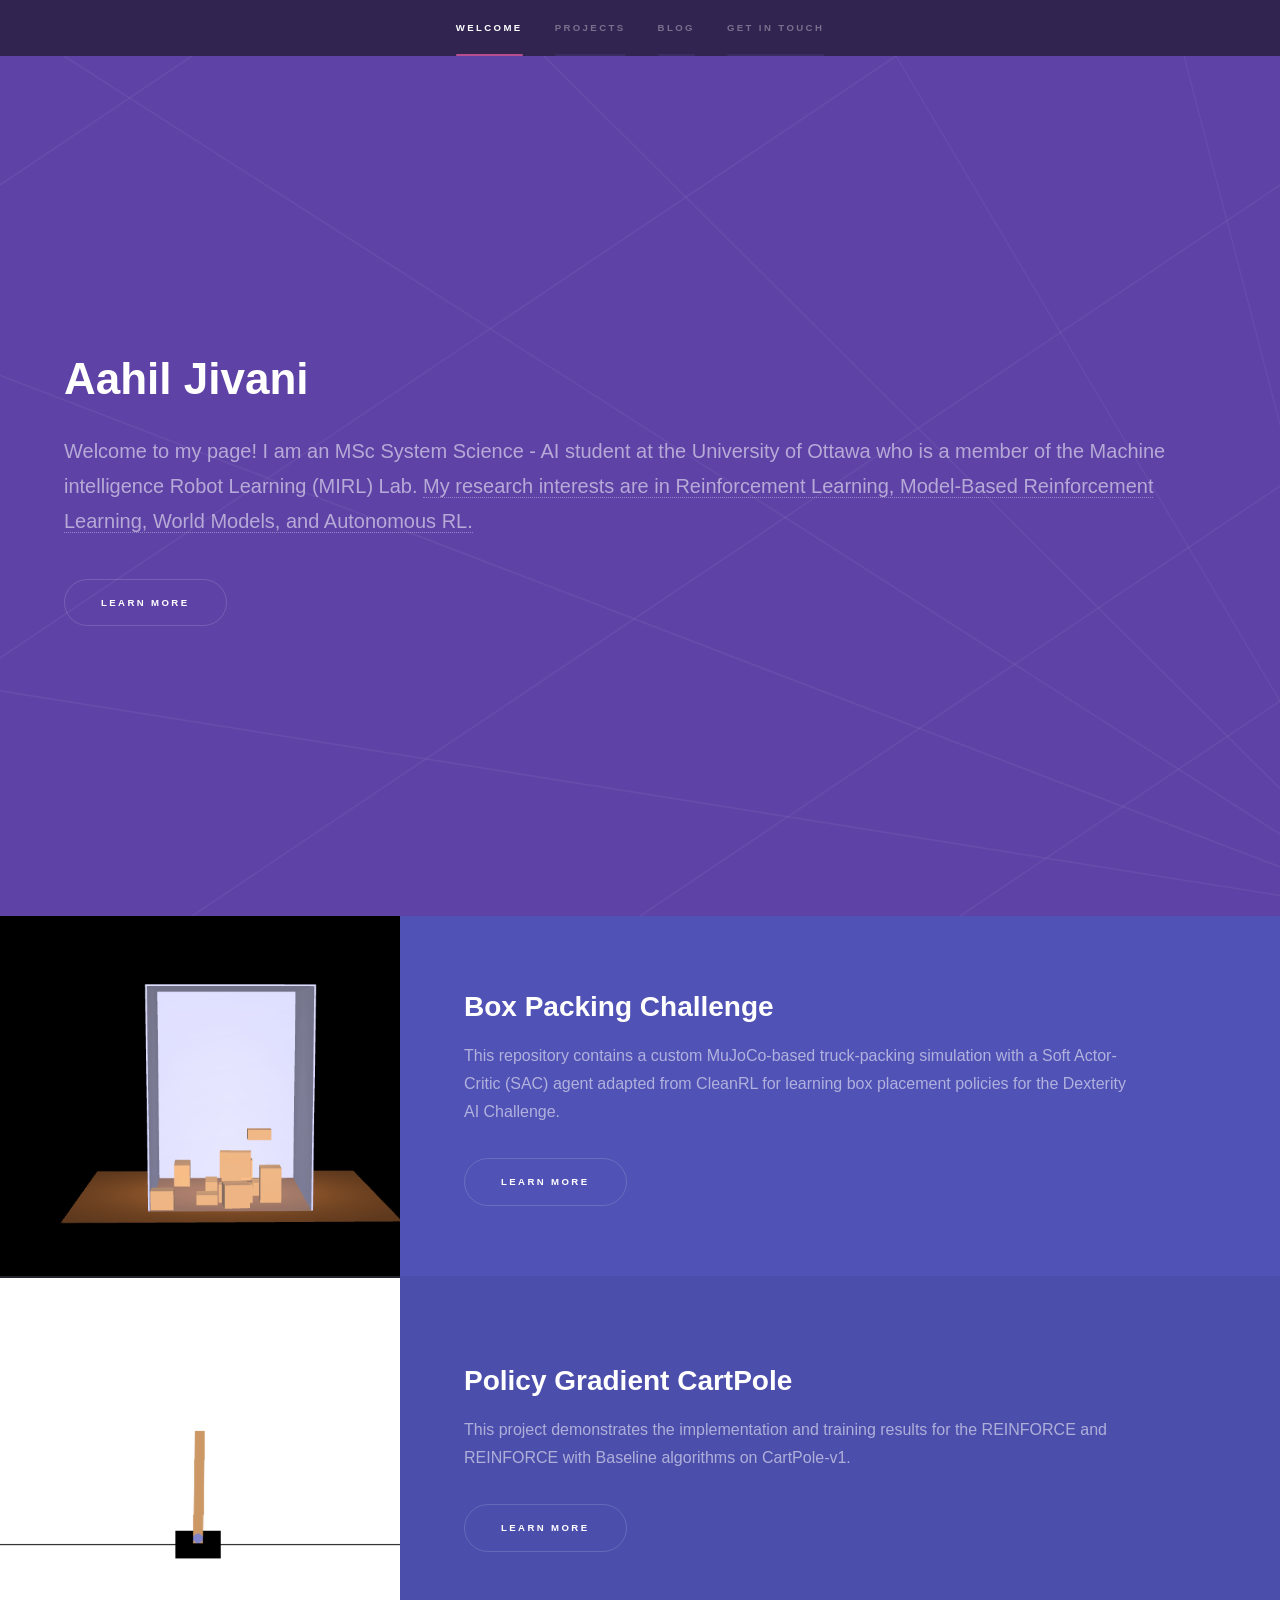
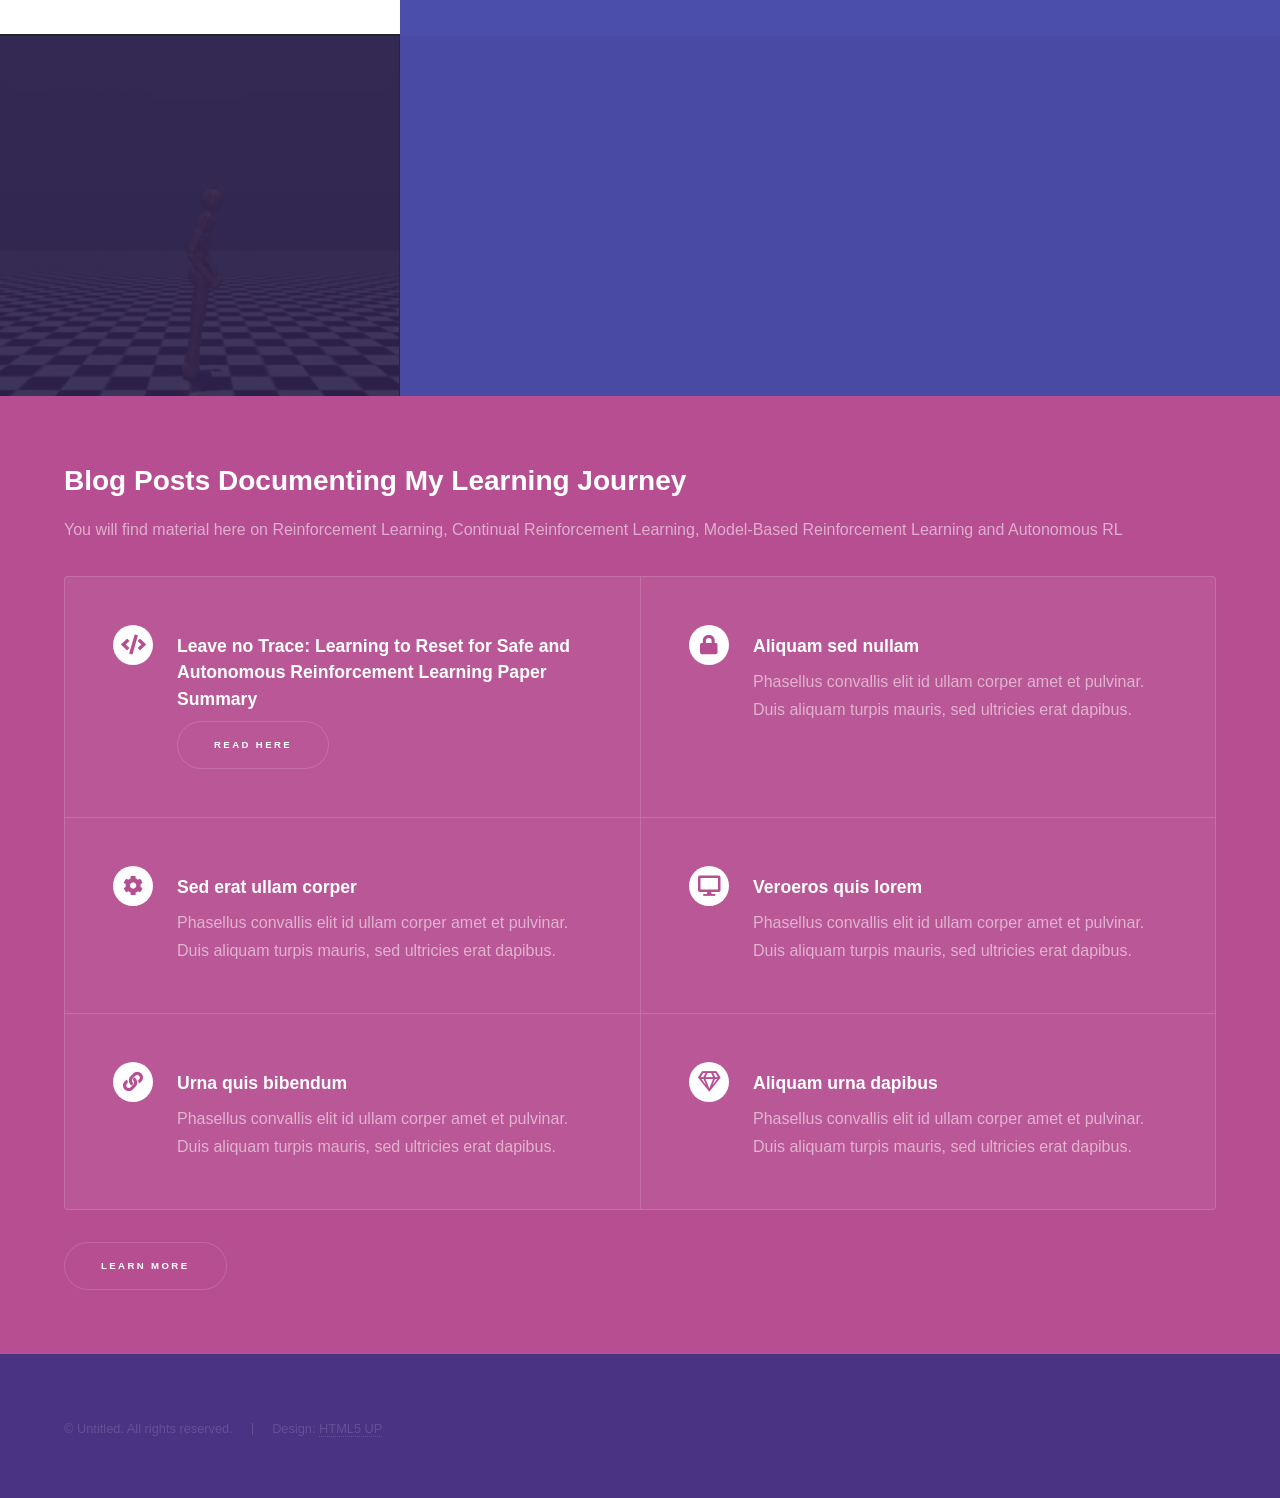
==== index.html @ 59a3a2cf "save" ====
<!DOCTYPE HTML>
<!--
	Hyperspace by HTML5 UP
	html5up.net | @ajlkn
	Free for personal and commercial use under the CCA 3.0 license (html5up.net/license)
-->
<html>
	<head>
		<title>Hyperspace by HTML5 UP</title>
		<meta charset="utf-8" />
		<meta name="viewport" content="width=device-width, initial-scale=1, user-scalable=no" />
		<link rel="stylesheet" href="assets/css/main.css" />
		<noscript><link rel="stylesheet" href="assets/css/noscript.css" /></noscript>
	</head>
	<body class="is-preload">

		<!-- Sidebar -->
			<section id="sidebar">
				<div class="inner">
					<nav>
						<ul>
							<li><a href="#intro">Welcome</a></li>
							<li><a href="#one">Projects</a></li>
							<li><a href="#two">Blog</a></li>
							<li><a href="#three">Get in touch</a></li>
						</ul>
					</nav>
				</div>
			</section>

		<!-- Wrapper -->
			<div id="wrapper">

				<!-- Intro -->
					<section id="intro" class="wrapper style1 fullscreen fade-up">
						<div class="inner">
							<h1>Aahil Jivani</h1>
							<p>
								Welcome to my page! I am an MSc System Science - AI student at the University of Ottawa
								 who is a member of the Machine intelligence Robot Learning (MIRL) Lab. <a href="https://cbellinger27.github.io//mirl/">
								 My research interests are in Reinforcement Learning, 
								 Model-Based Reinforcement Learning, World Models, and Autonomous RL.</p>
							<ul class="actions">
								<li><a href="#one" class="button scrolly">Learn more</a></li>
							</ul>
						</div>
					</section>

				<!-- One -->
					<section id="one" class="wrapper style2 spotlights">
						<section>
							<a href="#" class="image"><img src="images/box_pack.png" alt="" data-position="center center" /></a>
							<div class="content">
								<div class="inner">
									<h2>Box Packing Challenge</h2>
									<p>This repository contains a custom MuJoCo-based truck-packing simulation with a Soft Actor-Critic (SAC) agent adapted from CleanRL for learning box placement policies for the Dexterity AI Challenge.
										<a href="https://github.com/aahiljivani/truck_packing_rl">
									</p>
									<ul class="actions">
										<li><a href="https://github.com/aahiljivani/truck_packing_rl" class="button">Learn more</a></li>
									</ul>
								</div>
							</div>
						</section>
						<section>
							<a href="#" class="image"><img src="images/cartpole.png" alt="" data-position="top center" /></a>
							<div class="content">
								<div class="inner">
									<h2>Policy Gradient CartPole</h2>
									<p>This project demonstrates the implementation and training results for the REINFORCE and REINFORCE with Baseline algorithms on CartPole-v1.</p>
									<ul class="actions">
										<li><a href="https://github.com/aahiljivani/Policy_Gradient_Methods" class="button">Learn more</a></li>
									</ul>
								</div>
							</div>
						</section>
						<section>
							<a href="#" class="image"><img src="images/humanoid.png" alt="" data-position="25% 25%" /></a>
							<div class="content">
								<div class="inner">
									<h2>MuJoCo Humanoid PPO Walking </h2>
									<p>Reward shaping for humanoid env to achieve walking jumping and running in forward and backwards motion</p>
									<ul class="actions">
										<li><a href="https://github.com/aahiljivani/humanoid_rl_training" class="button">Learn more</a></li>
									</ul>
								</div>
							</div>
						</section>
					</section>

				<!-- Two -->
					<section id="two" class="wrapper style3 fade-up">
						<div class="inner">
							<h2>Blog Posts Documenting My Learning Journey</h2>
							<p>You will find material here on Reinforcement Learning, Continual Reinforcement Learning, Model-Based Reinforcement Learning and Autonomous RL</p>
							<div class="features">
								<section>
									<span class="icon solid major fa-code"></span>
									<h3>Leave no Trace: Learning to Reset for Safe and
										Autonomous Reinforcement Learning Paper Summary</h3>
									<ul class="actions">
										<li><a href="earl.html" class="button">Read Here</a></li>
									</ul>
								</section>
								<section>
									<span class="icon solid major fa-lock"></span>
									<h3>Aliquam sed nullam</h3>
									<p>Phasellus convallis elit id ullam corper amet et pulvinar. Duis aliquam turpis mauris, sed ultricies erat dapibus.</p>
								</section>
								<section>
									<span class="icon solid major fa-cog"></span>
									<h3>Sed erat ullam corper</h3>
									<p>Phasellus convallis elit id ullam corper amet et pulvinar. Duis aliquam turpis mauris, sed ultricies erat dapibus.</p>
								</section>
								<section>
									<span class="icon solid major fa-desktop"></span>
									<h3>Veroeros quis lorem</h3>
									<p>Phasellus convallis elit id ullam corper amet et pulvinar. Duis aliquam turpis mauris, sed ultricies erat dapibus.</p>
								</section>
								<section>
									<span class="icon solid major fa-link"></span>
									<h3>Urna quis bibendum</h3>
									<p>Phasellus convallis elit id ullam corper amet et pulvinar. Duis aliquam turpis mauris, sed ultricies erat dapibus.</p>
								</section>
								<section>
									<span class="icon major fa-gem"></span>
									<h3>Aliquam urna dapibus</h3>
									<p>Phasellus convallis elit id ullam corper amet et pulvinar. Duis aliquam turpis mauris, sed ultricies erat dapibus.</p>
								</section>
							</div>
							<ul class="actions">
								<li><a href="generic.html" class="button">Learn more</a></li>
							</ul>
						</div>
					</section>

				<!-- Three -->
					<!-- <section id="three" class="wrapper style1 fade-up">
						<div class="inner">
							<h2>Get in touch</h2>
							<p>Phasellus convallis elit id ullamcorper pulvinar. Duis aliquam turpis mauris, eu ultricies erat malesuada quis. Aliquam dapibus, lacus eget hendrerit bibendum, urna est aliquam sem, sit amet imperdiet est velit quis lorem.</p>
							<div class="split style1">
								<section>
									<form method="post" action="#">
										<div class="fields">
											<div class="field half">
												<label for="name">Name</label>
												<input type="text" name="name" id="name" />
											</div>
											<div class="field half">
												<label for="email">Email</label>
												<input type="text" name="email" id="email" />
											</div>
											<div class="field">
												<label for="message">Message</label>
												<textarea name="message" id="message" rows="5"></textarea>
											</div>
										</div>
										<ul class="actions">
											<li><a href="" class="button submit">Send Message</a></li>
										</ul>
									</form>
								</section>
								<section>
									<ul class="contact">
										<li>
											<h3>Address</h3>
											<span>12345 Somewhere Road #654<br />
											Nashville, TN 00000-0000<br />
											USA</span>
										</li>
										<li>
											<h3>Email</h3>
											<a href="#">user@untitled.tld</a>
										</li>
										<li>
											<h3>Phone</h3>
											<span>(000) 000-0000</span>
										</li>
										<li>
											<h3>Social</h3>
											<ul class="icons">
												<li><a href="#" class="icon brands fa-twitter"><span class="label">Twitter</span></a></li>
												<li><a href="#" class="icon brands fa-facebook-f"><span class="label">Facebook</span></a></li>
												<li><a href="#" class="icon brands fa-github"><span class="label">GitHub</span></a></li>
												<li><a href="#" class="icon brands fa-instagram"><span class="label">Instagram</span></a></li>
												<li><a href="#" class="icon brands fa-linkedin-in"><span class="label">LinkedIn</span></a></li>
											</ul>
										</li>
									</ul>
								</section>
							</div>
						</div>
					</section> -->

			</div>

		<!-- Footer -->
			<footer id="footer" class="wrapper style1-alt">
				<div class="inner">
					<ul class="menu">
						<li>&copy; Untitled. All rights reserved.</li><li>Design: <a href="http://html5up.net">HTML5 UP</a></li>
					</ul>
				</div>
			</footer>

		<!-- Scripts -->
			<script src="assets/js/jquery.min.js"></script>
			<script src="assets/js/jquery.scrollex.min.js"></script>
			<script src="assets/js/jquery.scrolly.min.js"></script>
			<script src="assets/js/browser.min.js"></script>
			<script src="assets/js/breakpoints.min.js"></script>
			<script src="assets/js/util.js"></script>
			<script src="assets/js/main.js"></script>

	</body>
</html>
---- assets/css/main.css ----
@import url(fontawesome-all.min.css);

/*
	Hyperspace by HTML5 UP
	html5up.net | @ajlkn
	Free for personal and commercial use under the CCA 3.0 license (html5up.net/license)
*/

html, body, div, span, applet, object,
iframe, h1, h2, h3, h4, h5, h6, p, blockquote,
pre, a, abbr, acronym, address, big, cite,
code, del, dfn, em, img, ins, kbd, q, s, samp,
small, strike, strong, sub, sup, tt, var, b,
u, i, center, dl, dt, dd, ol, ul, li, fieldset,
form, label, legend, table, caption, tbody,
tfoot, thead, tr, th, td, article, aside,
canvas, details, embed, figure, figcaption,
footer, header, hgroup, menu, nav, output, ruby,
section, summary, time, mark, audio, video {
	margin: 0;
	padding: 0;
	border: 0;
	font-size: 100%;
	font: inherit;
	vertical-align: baseline;}

article, aside, details, figcaption, figure,
footer, header, hgroup, menu, nav, section {
	display: block;}

body {
	line-height: 1;
}

ol, ul {
	list-style: none;
}

blockquote, q {
	quotes: none;
}

	blockquote:before, blockquote:after, q:before, q:after {
		content: '';
		content: none;
	}

table {
	border-collapse: collapse;
	border-spacing: 0;
}

body {
	-webkit-text-size-adjust: none;
}

mark {
	background-color: transparent;
	color: inherit;
}

input::-moz-focus-inner {
	border: 0;
	padding: 0;
}

input, select, textarea {
	-moz-appearance: none;
	-webkit-appearance: none;
	-ms-appearance: none;
	appearance: none;
}

/* Basic */

	@-ms-viewport {
		width: device-width;
	}

	body {
		-ms-overflow-style: scrollbar;
	}

	@media screen and (max-width: 480px) {

		html, body {
			min-width: 320px;
		}

	}

	html {
		box-sizing: border-box;
	}

	*, *:before, *:after {
		box-sizing: inherit;
	}

	body {
		background: #312450;
	}

		body.is-preload *, body.is-preload *:before, body.is-preload *:after {
			-moz-animation: none !important;
			-webkit-animation: none !important;
			-ms-animation: none !important;
			animation: none !important;
			-moz-transition: none !important;
			-webkit-transition: none !important;
			-ms-transition: none !important;
			transition: none !important;
		}

/* Type */

	body, input, select, textarea {
		color: rgba(255, 255, 255, 0.55);
		font-family: Arial, Helvetica, sans-serif;
		font-size: 16.5pt;
		font-weight: normal;
		line-height: 1.75;
	}

		@media screen and (max-width: 1680px) {

			body, input, select, textarea {
				font-size: 13pt;
			}

		}

		@media screen and (max-width: 1280px) {

			body, input, select, textarea {
				font-size: 12pt;
			}

		}

		@media screen and (max-width: 360px) {

			body, input, select, textarea {
				font-size: 11pt;
			}

		}

	a {
		-moz-transition: color 0.2s ease, border-bottom-color 0.2s ease;
		-webkit-transition: color 0.2s ease, border-bottom-color 0.2s ease;
		-ms-transition: color 0.2s ease, border-bottom-color 0.2s ease;
		transition: color 0.2s ease, border-bottom-color 0.2s ease;
		border-bottom: dotted 1px rgba(255, 255, 255, 0.35);
		color: inherit;
		text-decoration: none;
	}

		a:hover {
			border-bottom-color: transparent;
			color: #ffffff;
		}

	strong, b {
		color: #ffffff;
		font-weight: bold;
	}

	em, i {
		font-style: italic;
	}

	p {
		margin: 0 0 2em 0;
	}

	h1, h2, h3, h4, h5, h6 {
		color: #ffffff;
		font-weight: bold;
		line-height: 1.5;
		margin: 0 0 0.5em 0;
	}

		h1 a, h2 a, h3 a, h4 a, h5 a, h6 a {
			color: inherit;
			text-decoration: none;
		}

	h1 {
		font-size: 2.75em;
	}

		h1.major {
			margin: 0 0 1.3em 0;
			position: relative;
			padding-bottom: 0.35em;
		}

			h1.major:after {
				background-image: -moz-linear-gradient(to right, #5e42a6, #b74e91);
				background-image: -webkit-linear-gradient(to right, #5e42a6, #b74e91);
				background-image: -ms-linear-gradient(to right, #5e42a6, #b74e91);
				background-image: linear-gradient(to right, #5e42a6, #b74e91);
				-moz-transition: max-width 0.2s ease;
				-webkit-transition: max-width 0.2s ease;
				-ms-transition: max-width 0.2s ease;
				transition: max-width 0.2s ease;
				border-radius: 0.2em;
				bottom: 0;
				content: '';
				height: 0.05em;
				position: absolute;
				right: 0;
				width: 100%;
			}

	h2 {
		font-size: 1.75em;
	}

	h3 {
		font-size: 1.1em;
	}

	h4 {
		font-size: 1em;
	}

	h5 {
		font-size: 0.8em;
	}

	h6 {
		font-size: 0.6em;
	}

	@media screen and (max-width: 736px) {

		h1 {
			font-size: 2em;
		}

		h2 {
			font-size: 1.25em;
		}

		h3 {
			font-size: 1em;
		}

		h4 {
			font-size: 0.8em;
		}

		h5 {
			font-size: 0.6em;
		}

		h6 {
			font-size: 0.6em;
		}

	}

	sub {
		font-size: 0.8em;
		position: relative;
		top: 0.5em;
	}

	sup {
		font-size: 0.8em;
		position: relative;
		top: -0.5em;
	}

	blockquote {
		border-left: solid 4px rgba(255, 255, 255, 0.15);
		font-style: italic;
		margin: 0 0 2em 0;
		padding: 0.5em 0 0.5em 2em;
	}

	code {
		background: rgba(255, 255, 255, 0.05);
		border-radius: 0.25em;
		border: solid 1px rgba(255, 255, 255, 0.15);
		font-family: "Courier New", monospace;
		font-size: 0.9em;
		margin: 0 0.25em;
		padding: 0.25em 0.65em;
	}

	pre {
		-webkit-overflow-scrolling: touch;
		font-family: "Courier New", monospace;
		font-size: 0.9em;
		margin: 0 0 2em 0;
	}

		pre code {
			display: block;
			line-height: 1.75em;
			padding: 1em 1.5em;
			overflow-x: auto;
		}

	hr {
		border: 0;
		border-bottom: solid 1px rgba(255, 255, 255, 0.15);
		margin: 2em 0;
	}

		hr.major {
			margin: 3em 0;
		}

	.align-left {
		text-align: left;
	}

	.align-center {
		text-align: center;
	}

	.align-right {
		text-align: right;
	}

/* Row */

	.row {
		display: flex;
		flex-wrap: wrap;
		box-sizing: border-box;
		align-items: stretch;
	}

		.row > * {
			box-sizing: border-box;
		}

		.row.gtr-uniform > * > :last-child {
			margin-bottom: 0;
		}

		.row.aln-left {
			justify-content: flex-start;
		}

		.row.aln-center {
			justify-content: center;
		}

		.row.aln-right {
			justify-content: flex-end;
		}

		.row.aln-top {
			align-items: flex-start;
		}

		.row.aln-middle {
			align-items: center;
		}

		.row.aln-bottom {
			align-items: flex-end;
		}

		.row > .imp {
			order: -1;
		}

		.row > .col-1 {
			width: 8.33333%;
		}

		.row > .off-1 {
			margin-left: 8.33333%;
		}

		.row > .col-2 {
			width: 16.66667%;
		}

		.row > .off-2 {
			margin-left: 16.66667%;
		}

		.row > .col-3 {
			width: 25%;
		}

		.row > .off-3 {
			margin-left: 25%;
		}

		.row > .col-4 {
			width: 33.33333%;
		}

		.row > .off-4 {
			margin-left: 33.33333%;
		}

		.row > .col-5 {
			width: 41.66667%;
		}

		.row > .off-5 {
			margin-left: 41.66667%;
		}

		.row > .col-6 {
			width: 50%;
		}

		.row > .off-6 {
			margin-left: 50%;
		}

		.row > .col-7 {
			width: 58.33333%;
		}

		.row > .off-7 {
			margin-left: 58.33333%;
		}

		.row > .col-8 {
			width: 66.66667%;
		}

		.row > .off-8 {
			margin-left: 66.66667%;
		}

		.row > .col-9 {
			width: 75%;
		}

		.row > .off-9 {
			margin-left: 75%;
		}

		.row > .col-10 {
			width: 83.33333%;
		}

		.row > .off-10 {
			margin-left: 83.33333%;
		}

		.row > .col-11 {
			width: 91.66667%;
		}

		.row > .off-11 {
			margin-left: 91.66667%;
		}

		.row > .col-12 {
			width: 100%;
		}

		.row > .off-12 {
			margin-left: 100%;
		}

		.row.gtr-0 {
			margin-top: 0;
			margin-left: 0em;
		}

			.row.gtr-0 > * {
				padding: 0 0 0 0em;
			}

			.row.gtr-0.gtr-uniform {
				margin-top: 0em;
			}

				.row.gtr-0.gtr-uniform > * {
					padding-top: 0em;
				}

		.row.gtr-25 {
			margin-top: 0;
			margin-left: -0.375em;
		}

			.row.gtr-25 > * {
				padding: 0 0 0 0.375em;
			}

			.row.gtr-25.gtr-uniform {
				margin-top: -0.375em;
			}

				.row.gtr-25.gtr-uniform > * {
					padding-top: 0.375em;
				}

		.row.gtr-50 {
			margin-top: 0;
			margin-left: -0.75em;
		}

			.row.gtr-50 > * {
				padding: 0 0 0 0.75em;
			}

			.row.gtr-50.gtr-uniform {
				margin-top: -0.75em;
			}

				.row.gtr-50.gtr-uniform > * {
					padding-top: 0.75em;
				}

		.row {
			margin-top: 0;
			margin-left: -1.5em;
		}

			.row > * {
				padding: 0 0 0 1.5em;
			}

			.row.gtr-uniform {
				margin-top: -1.5em;
			}

				.row.gtr-uniform > * {
					padding-top: 1.5em;
				}

		.row.gtr-150 {
			margin-top: 0;
			margin-left: -2.25em;
		}

			.row.gtr-150 > * {
				padding: 0 0 0 2.25em;
			}

			.row.gtr-150.gtr-uniform {
				margin-top: -2.25em;
			}

				.row.gtr-150.gtr-uniform > * {
					padding-top: 2.25em;
				}

		.row.gtr-200 {
			margin-top: 0;
			margin-left: -3em;
		}

			.row.gtr-200 > * {
				padding: 0 0 0 3em;
			}

			.row.gtr-200.gtr-uniform {
				margin-top: -3em;
			}

				.row.gtr-200.gtr-uniform > * {
					padding-top: 3em;
				}

		@media screen and (max-width: 1680px) {

			.row {
				display: flex;
				flex-wrap: wrap;
				box-sizing: border-box;
				align-items: stretch;
			}

				.row > * {
					box-sizing: border-box;
				}

				.row.gtr-uniform > * > :last-child {
					margin-bottom: 0;
				}

				.row.aln-left {
					justify-content: flex-start;
				}

				.row.aln-center {
					justify-content: center;
				}

				.row.aln-right {
					justify-content: flex-end;
				}

				.row.aln-top {
					align-items: flex-start;
				}

				.row.aln-middle {
					align-items: center;
				}

				.row.aln-bottom {
					align-items: flex-end;
				}

				.row > .imp-xlarge {
					order: -1;
				}

				.row > .col-1-xlarge {
					width: 8.33333%;
				}

				.row > .off-1-xlarge {
					margin-left: 8.33333%;
				}

				.row > .col-2-xlarge {
					width: 16.66667%;
				}

				.row > .off-2-xlarge {
					margin-left: 16.66667%;
				}

				.row > .col-3-xlarge {
					width: 25%;
				}

				.row > .off-3-xlarge {
					margin-left: 25%;
				}

				.row > .col-4-xlarge {
					width: 33.33333%;
				}

				.row > .off-4-xlarge {
					margin-left: 33.33333%;
				}

				.row > .col-5-xlarge {
					width: 41.66667%;
				}

				.row > .off-5-xlarge {
					margin-left: 41.66667%;
				}

				.row > .col-6-xlarge {
					width: 50%;
				}

				.row > .off-6-xlarge {
					margin-left: 50%;
				}

				.row > .col-7-xlarge {
					width: 58.33333%;
				}

				.row > .off-7-xlarge {
					margin-left: 58.33333%;
				}

				.row > .col-8-xlarge {
					width: 66.66667%;
				}

				.row > .off-8-xlarge {
					margin-left: 66.66667%;
				}

				.row > .col-9-xlarge {
					width: 75%;
				}

				.row > .off-9-xlarge {
					margin-left: 75%;
				}

				.row > .col-10-xlarge {
					width: 83.33333%;
				}

				.row > .off-10-xlarge {
					margin-left: 83.33333%;
				}

				.row > .col-11-xlarge {
					width: 91.66667%;
				}

				.row > .off-11-xlarge {
					margin-left: 91.66667%;
				}

				.row > .col-12-xlarge {
					width: 100%;
				}

				.row > .off-12-xlarge {
					margin-left: 100%;
				}

				.row.gtr-0 {
					margin-top: 0;
					margin-left: 0em;
				}

					.row.gtr-0 > * {
						padding: 0 0 0 0em;
					}

					.row.gtr-0.gtr-uniform {
						margin-top: 0em;
					}

						.row.gtr-0.gtr-uniform > * {
							padding-top: 0em;
						}

				.row.gtr-25 {
					margin-top: 0;
					margin-left: -0.375em;
				}

					.row.gtr-25 > * {
						padding: 0 0 0 0.375em;
					}

					.row.gtr-25.gtr-uniform {
						margin-top: -0.375em;
					}

						.row.gtr-25.gtr-uniform > * {
							padding-top: 0.375em;
						}

				.row.gtr-50 {
					margin-top: 0;
					margin-left: -0.75em;
				}

					.row.gtr-50 > * {
						padding: 0 0 0 0.75em;
					}

					.row.gtr-50.gtr-uniform {
						margin-top: -0.75em;
					}

						.row.gtr-50.gtr-uniform > * {
							padding-top: 0.75em;
						}

				.row {
					margin-top: 0;
					margin-left: -1.5em;
				}

					.row > * {
						padding: 0 0 0 1.5em;
					}

					.row.gtr-uniform {
						margin-top: -1.5em;
					}

						.row.gtr-uniform > * {
							padding-top: 1.5em;
						}

				.row.gtr-150 {
					margin-top: 0;
					margin-left: -2.25em;
				}

					.row.gtr-150 > * {
						padding: 0 0 0 2.25em;
					}

					.row.gtr-150.gtr-uniform {
						margin-top: -2.25em;
					}

						.row.gtr-150.gtr-uniform > * {
							padding-top: 2.25em;
						}

				.row.gtr-200 {
					margin-top: 0;
					margin-left: -3em;
				}

					.row.gtr-200 > * {
						padding: 0 0 0 3em;
					}

					.row.gtr-200.gtr-uniform {
						margin-top: -3em;
					}

						.row.gtr-200.gtr-uniform > * {
							padding-top: 3em;
						}

		}

		@media screen and (max-width: 1280px) {

			.row {
				display: flex;
				flex-wrap: wrap;
				box-sizing: border-box;
				align-items: stretch;
			}

				.row > * {
					box-sizing: border-box;
				}

				.row.gtr-uniform > * > :last-child {
					margin-bottom: 0;
				}

				.row.aln-left {
					justify-content: flex-start;
				}

				.row.aln-center {
					justify-content: center;
				}

				.row.aln-right {
					justify-content: flex-end;
				}

				.row.aln-top {
					align-items: flex-start;
				}

				.row.aln-middle {
					align-items: center;
				}

				.row.aln-bottom {
					align-items: flex-end;
				}

				.row > .imp-large {
					order: -1;
				}

				.row > .col-1-large {
					width: 8.33333%;
				}

				.row > .off-1-large {
					margin-left: 8.33333%;
				}

				.row > .col-2-large {
					width: 16.66667%;
				}

				.row > .off-2-large {
					margin-left: 16.66667%;
				}

				.row > .col-3-large {
					width: 25%;
				}

				.row > .off-3-large {
					margin-left: 25%;
				}

				.row > .col-4-large {
					width: 33.33333%;
				}

				.row > .off-4-large {
					margin-left: 33.33333%;
				}

				.row > .col-5-large {
					width: 41.66667%;
				}

				.row > .off-5-large {
					margin-left: 41.66667%;
				}

				.row > .col-6-large {
					width: 50%;
				}

				.row > .off-6-large {
					margin-left: 50%;
				}

				.row > .col-7-large {
					width: 58.33333%;
				}

				.row > .off-7-large {
					margin-left: 58.33333%;
				}

				.row > .col-8-large {
					width: 66.66667%;
				}

				.row > .off-8-large {
					margin-left: 66.66667%;
				}

				.row > .col-9-large {
					width: 75%;
				}

				.row > .off-9-large {
					margin-left: 75%;
				}

				.row > .col-10-large {
					width: 83.33333%;
				}

				.row > .off-10-large {
					margin-left: 83.33333%;
				}

				.row > .col-11-large {
					width: 91.66667%;
				}

				.row > .off-11-large {
					margin-left: 91.66667%;
				}

				.row > .col-12-large {
					width: 100%;
				}

				.row > .off-12-large {
					margin-left: 100%;
				}

				.row.gtr-0 {
					margin-top: 0;
					margin-left: 0em;
				}

					.row.gtr-0 > * {
						padding: 0 0 0 0em;
					}

					.row.gtr-0.gtr-uniform {
						margin-top: 0em;
					}

						.row.gtr-0.gtr-uniform > * {
							padding-top: 0em;
						}

				.row.gtr-25 {
					margin-top: 0;
					margin-left: -0.375em;
				}

					.row.gtr-25 > * {
						padding: 0 0 0 0.375em;
					}

					.row.gtr-25.gtr-uniform {
						margin-top: -0.375em;
					}

						.row.gtr-25.gtr-uniform > * {
							padding-top: 0.375em;
						}

				.row.gtr-50 {
					margin-top: 0;
					margin-left: -0.75em;
				}

					.row.gtr-50 > * {
						padding: 0 0 0 0.75em;
					}

					.row.gtr-50.gtr-uniform {
						margin-top: -0.75em;
					}

						.row.gtr-50.gtr-uniform > * {
							padding-top: 0.75em;
						}

				.row {
					margin-top: 0;
					margin-left: -1.5em;
				}

					.row > * {
						padding: 0 0 0 1.5em;
					}

					.row.gtr-uniform {
						margin-top: -1.5em;
					}

						.row.gtr-uniform > * {
							padding-top: 1.5em;
						}

				.row.gtr-150 {
					margin-top: 0;
					margin-left: -2.25em;
				}

					.row.gtr-150 > * {
						padding: 0 0 0 2.25em;
					}

					.row.gtr-150.gtr-uniform {
						margin-top: -2.25em;
					}

						.row.gtr-150.gtr-uniform > * {
							padding-top: 2.25em;
						}

				.row.gtr-200 {
					margin-top: 0;
					margin-left: -3em;
				}

					.row.gtr-200 > * {
						padding: 0 0 0 3em;
					}

					.row.gtr-200.gtr-uniform {
						margin-top: -3em;
					}

						.row.gtr-200.gtr-uniform > * {
							padding-top: 3em;
						}

		}

		@media screen and (max-width: 980px) {

			.row {
				display: flex;
				flex-wrap: wrap;
				box-sizing: border-box;
				align-items: stretch;
			}

				.row > * {
					box-sizing: border-box;
				}

				.row.gtr-uniform > * > :last-child {
					margin-bottom: 0;
				}

				.row.aln-left {
					justify-content: flex-start;
				}

				.row.aln-center {
					justify-content: center;
				}

				.row.aln-right {
					justify-content: flex-end;
				}

				.row.aln-top {
					align-items: flex-start;
				}

				.row.aln-middle {
					align-items: center;
				}

				.row.aln-bottom {
					align-items: flex-end;
				}

				.row > .imp-medium {
					order: -1;
				}

				.row > .col-1-medium {
					width: 8.33333%;
				}

				.row > .off-1-medium {
					margin-left: 8.33333%;
				}

				.row > .col-2-medium {
					width: 16.66667%;
				}

				.row > .off-2-medium {
					margin-left: 16.66667%;
				}

				.row > .col-3-medium {
					width: 25%;
				}

				.row > .off-3-medium {
					margin-left: 25%;
				}

				.row > .col-4-medium {
					width: 33.33333%;
				}

				.row > .off-4-medium {
					margin-left: 33.33333%;
				}

				.row > .col-5-medium {
					width: 41.66667%;
				}

				.row > .off-5-medium {
					margin-left: 41.66667%;
				}

				.row > .col-6-medium {
					width: 50%;
				}

				.row > .off-6-medium {
					margin-left: 50%;
				}

				.row > .col-7-medium {
					width: 58.33333%;
				}

				.row > .off-7-medium {
					margin-left: 58.33333%;
				}

				.row > .col-8-medium {
					width: 66.66667%;
				}

				.row > .off-8-medium {
					margin-left: 66.66667%;
				}

				.row > .col-9-medium {
					width: 75%;
				}

				.row > .off-9-medium {
					margin-left: 75%;
				}

				.row > .col-10-medium {
					width: 83.33333%;
				}

				.row > .off-10-medium {
					margin-left: 83.33333%;
				}

				.row > .col-11-medium {
					width: 91.66667%;
				}

				.row > .off-11-medium {
					margin-left: 91.66667%;
				}

				.row > .col-12-medium {
					width: 100%;
				}

				.row > .off-12-medium {
					margin-left: 100%;
				}

				.row.gtr-0 {
					margin-top: 0;
					margin-left: 0em;
				}

					.row.gtr-0 > * {
						padding: 0 0 0 0em;
					}

					.row.gtr-0.gtr-uniform {
						margin-top: 0em;
					}

						.row.gtr-0.gtr-uniform > * {
							padding-top: 0em;
						}

				.row.gtr-25 {
					margin-top: 0;
					margin-left: -0.375em;
				}

					.row.gtr-25 > * {
						padding: 0 0 0 0.375em;
					}

					.row.gtr-25.gtr-uniform {
						margin-top: -0.375em;
					}

						.row.gtr-25.gtr-uniform > * {
							padding-top: 0.375em;
						}

				.row.gtr-50 {
					margin-top: 0;
					margin-left: -0.75em;
				}

					.row.gtr-50 > * {
						padding: 0 0 0 0.75em;
					}

					.row.gtr-50.gtr-uniform {
						margin-top: -0.75em;
					}

						.row.gtr-50.gtr-uniform > * {
							padding-top: 0.75em;
						}

				.row {
					margin-top: 0;
					margin-left: -1.5em;
				}

					.row > * {
						padding: 0 0 0 1.5em;
					}

					.row.gtr-uniform {
						margin-top: -1.5em;
					}

						.row.gtr-uniform > * {
							padding-top: 1.5em;
						}

				.row.gtr-150 {
					margin-top: 0;
					margin-left: -2.25em;
				}

					.row.gtr-150 > * {
						padding: 0 0 0 2.25em;
					}

					.row.gtr-150.gtr-uniform {
						margin-top: -2.25em;
					}

						.row.gtr-150.gtr-uniform > * {
							padding-top: 2.25em;
						}

				.row.gtr-200 {
					margin-top: 0;
					margin-left: -3em;
				}

					.row.gtr-200 > * {
						padding: 0 0 0 3em;
					}

					.row.gtr-200.gtr-uniform {
						margin-top: -3em;
					}

						.row.gtr-200.gtr-uniform > * {
							padding-top: 3em;
						}

		}

		@media screen and (max-width: 736px) {

			.row {
				display: flex;
				flex-wrap: wrap;
				box-sizing: border-box;
				align-items: stretch;
			}

				.row > * {
					box-sizing: border-box;
				}

				.row.gtr-uniform > * > :last-child {
					margin-bottom: 0;
				}

				.row.aln-left {
					justify-content: flex-start;
				}

				.row.aln-center {
					justify-content: center;
				}

				.row.aln-right {
					justify-content: flex-end;
				}

				.row.aln-top {
					align-items: flex-start;
				}

				.row.aln-middle {
					align-items: center;
				}

				.row.aln-bottom {
					align-items: flex-end;
				}

				.row > .imp-small {
					order: -1;
				}

				.row > .col-1-small {
					width: 8.33333%;
				}

				.row > .off-1-small {
					margin-left: 8.33333%;
				}

				.row > .col-2-small {
					width: 16.66667%;
				}

				.row > .off-2-small {
					margin-left: 16.66667%;
				}

				.row > .col-3-small {
					width: 25%;
				}

				.row > .off-3-small {
					margin-left: 25%;
				}

				.row > .col-4-small {
					width: 33.33333%;
				}

				.row > .off-4-small {
					margin-left: 33.33333%;
				}

				.row > .col-5-small {
					width: 41.66667%;
				}

				.row > .off-5-small {
					margin-left: 41.66667%;
				}

				.row > .col-6-small {
					width: 50%;
				}

				.row > .off-6-small {
					margin-left: 50%;
				}

				.row > .col-7-small {
					width: 58.33333%;
				}

				.row > .off-7-small {
					margin-left: 58.33333%;
				}

				.row > .col-8-small {
					width: 66.66667%;
				}

				.row > .off-8-small {
					margin-left: 66.66667%;
				}

				.row > .col-9-small {
					width: 75%;
				}

				.row > .off-9-small {
					margin-left: 75%;
				}

				.row > .col-10-small {
					width: 83.33333%;
				}

				.row > .off-10-small {
					margin-left: 83.33333%;
				}

				.row > .col-11-small {
					width: 91.66667%;
				}

				.row > .off-11-small {
					margin-left: 91.66667%;
				}

				.row > .col-12-small {
					width: 100%;
				}

				.row > .off-12-small {
					margin-left: 100%;
				}

				.row.gtr-0 {
					margin-top: 0;
					margin-left: 0em;
				}

					.row.gtr-0 > * {
						padding: 0 0 0 0em;
					}

					.row.gtr-0.gtr-uniform {
						margin-top: 0em;
					}

						.row.gtr-0.gtr-uniform > * {
							padding-top: 0em;
						}

				.row.gtr-25 {
					margin-top: 0;
					margin-left: -0.375em;
				}

					.row.gtr-25 > * {
						padding: 0 0 0 0.375em;
					}

					.row.gtr-25.gtr-uniform {
						margin-top: -0.375em;
					}

						.row.gtr-25.gtr-uniform > * {
							padding-top: 0.375em;
						}

				.row.gtr-50 {
					margin-top: 0;
					margin-left: -0.75em;
				}

					.row.gtr-50 > * {
						padding: 0 0 0 0.75em;
					}

					.row.gtr-50.gtr-uniform {
						margin-top: -0.75em;
					}

						.row.gtr-50.gtr-uniform > * {
							padding-top: 0.75em;
						}

				.row {
					margin-top: 0;
					margin-left: -1.5em;
				}

					.row > * {
						padding: 0 0 0 1.5em;
					}

					.row.gtr-uniform {
						margin-top: -1.5em;
					}

						.row.gtr-uniform > * {
							padding-top: 1.5em;
						}

				.row.gtr-150 {
					margin-top: 0;
					margin-left: -2.25em;
				}

					.row.gtr-150 > * {
						padding: 0 0 0 2.25em;
					}

					.row.gtr-150.gtr-uniform {
						margin-top: -2.25em;
					}

						.row.gtr-150.gtr-uniform > * {
							padding-top: 2.25em;
						}

				.row.gtr-200 {
					margin-top: 0;
					margin-left: -3em;
				}

					.row.gtr-200 > * {
						padding: 0 0 0 3em;
					}

					.row.gtr-200.gtr-uniform {
						margin-top: -3em;
					}

						.row.gtr-200.gtr-uniform > * {
							padding-top: 3em;
						}

		}

		@media screen and (max-width: 480px) {

			.row {
				display: flex;
				flex-wrap: wrap;
				box-sizing: border-box;
				align-items: stretch;
			}

				.row > * {
					box-sizing: border-box;
				}

				.row.gtr-uniform > * > :last-child {
					margin-bottom: 0;
				}

				.row.aln-left {
					justify-content: flex-start;
				}

				.row.aln-center {
					justify-content: center;
				}

				.row.aln-right {
					justify-content: flex-end;
				}

				.row.aln-top {
					align-items: flex-start;
				}

				.row.aln-middle {
					align-items: center;
				}

				.row.aln-bottom {
					align-items: flex-end;
				}

				.row > .imp-xsmall {
					order: -1;
				}

				.row > .col-1-xsmall {
					width: 8.33333%;
				}

				.row > .off-1-xsmall {
					margin-left: 8.33333%;
				}

				.row > .col-2-xsmall {
					width: 16.66667%;
				}

				.row > .off-2-xsmall {
					margin-left: 16.66667%;
				}

				.row > .col-3-xsmall {
					width: 25%;
				}

				.row > .off-3-xsmall {
					margin-left: 25%;
				}

				.row > .col-4-xsmall {
					width: 33.33333%;
				}

				.row > .off-4-xsmall {
					margin-left: 33.33333%;
				}

				.row > .col-5-xsmall {
					width: 41.66667%;
				}

				.row > .off-5-xsmall {
					margin-left: 41.66667%;
				}

				.row > .col-6-xsmall {
					width: 50%;
				}

				.row > .off-6-xsmall {
					margin-left: 50%;
				}

				.row > .col-7-xsmall {
					width: 58.33333%;
				}

				.row > .off-7-xsmall {
					margin-left: 58.33333%;
				}

				.row > .col-8-xsmall {
					width: 66.66667%;
				}

				.row > .off-8-xsmall {
					margin-left: 66.66667%;
				}

				.row > .col-9-xsmall {
					width: 75%;
				}

				.row > .off-9-xsmall {
					margin-left: 75%;
				}

				.row > .col-10-xsmall {
					width: 83.33333%;
				}

				.row > .off-10-xsmall {
					margin-left: 83.33333%;
				}

				.row > .col-11-xsmall {
					width: 91.66667%;
				}

				.row > .off-11-xsmall {
					margin-left: 91.66667%;
				}

				.row > .col-12-xsmall {
					width: 100%;
				}

				.row > .off-12-xsmall {
					margin-left: 100%;
				}

				.row.gtr-0 {
					margin-top: 0;
					margin-left: 0em;
				}

					.row.gtr-0 > * {
						padding: 0 0 0 0em;
					}

					.row.gtr-0.gtr-uniform {
						margin-top: 0em;
					}

						.row.gtr-0.gtr-uniform > * {
							padding-top: 0em;
						}

				.row.gtr-25 {
					margin-top: 0;
					margin-left: -0.375em;
				}

					.row.gtr-25 > * {
						padding: 0 0 0 0.375em;
					}

					.row.gtr-25.gtr-uniform {
						margin-top: -0.375em;
					}

						.row.gtr-25.gtr-uniform > * {
							padding-top: 0.375em;
						}

				.row.gtr-50 {
					margin-top: 0;
					margin-left: -0.75em;
				}

					.row.gtr-50 > * {
						padding: 0 0 0 0.75em;
					}

					.row.gtr-50.gtr-uniform {
						margin-top: -0.75em;
					}

						.row.gtr-50.gtr-uniform > * {
							padding-top: 0.75em;
						}

				.row {
					margin-top: 0;
					margin-left: -1.5em;
				}

					.row > * {
						padding: 0 0 0 1.5em;
					}

					.row.gtr-uniform {
						margin-top: -1.5em;
					}

						.row.gtr-uniform > * {
							padding-top: 1.5em;
						}

				.row.gtr-150 {
					margin-top: 0;
					margin-left: -2.25em;
				}

					.row.gtr-150 > * {
						padding: 0 0 0 2.25em;
					}

					.row.gtr-150.gtr-uniform {
						margin-top: -2.25em;
					}

						.row.gtr-150.gtr-uniform > * {
							padding-top: 2.25em;
						}

				.row.gtr-200 {
					margin-top: 0;
					margin-left: -3em;
				}

					.row.gtr-200 > * {
						padding: 0 0 0 3em;
					}

					.row.gtr-200.gtr-uniform {
						margin-top: -3em;
					}

						.row.gtr-200.gtr-uniform > * {
							padding-top: 3em;
						}

		}

/* Box */

	.box {
		border-radius: 0.25em;
		border: solid 1px rgba(255, 255, 255, 0.15);
		margin-bottom: 2em;
		padding: 1.5em;
	}

		.box > :last-child,
		.box > :last-child > :last-child,
		.box > :last-child > :last-child > :last-child {
			margin-bottom: 0;
		}

		.box.alt {
			border: 0;
			border-radius: 0;
			padding: 0;
		}

/* Button */

	input[type="submit"],
	input[type="reset"],
	input[type="button"],
	button,
	.button {
		-moz-appearance: none;
		-webkit-appearance: none;
		-ms-appearance: none;
		appearance: none;
		-moz-transition: border-color 0.2s ease;
		-webkit-transition: border-color 0.2s ease;
		-ms-transition: border-color 0.2s ease;
		transition: border-color 0.2s ease;
		background-color: transparent;
		border: solid 1px !important;
		border-color: rgba(255, 255, 255, 0.15) !important;
		border-radius: 3em;
		color: #ffffff !important;
		cursor: pointer;
		display: inline-block;
		font-size: 0.6em;
		font-weight: bold;
		height: calc(4.75em + 2px);
		letter-spacing: 0.25em;
		line-height: 4.75em;
		outline: 0;
		padding: 0 3.75em;
		position: relative;
		text-align: center;
		text-decoration: none;
		text-transform: uppercase;
		white-space: nowrap;
	}

		input[type="submit"]:after,
		input[type="reset"]:after,
		input[type="button"]:after,
		button:after,
		.button:after {
			-moz-transform: scale(0.25);
			-webkit-transform: scale(0.25);
			-ms-transform: scale(0.25);
			transform: scale(0.25);
			pointer-events: none;
			-moz-transition: opacity 0.2s ease, -moz-transform 0.2s ease;
			-webkit-transition: opacity 0.2s ease, -webkit-transform 0.2s ease;
			-ms-transition: opacity 0.2s ease, -ms-transform 0.2s ease;
			transition: opacity 0.2s ease, transform 0.2s ease;
			background: #ffffff;
			border-radius: 3em;
			content: '';
			height: 100%;
			left: 0;
			opacity: 0;
			position: absolute;
			top: 0;
			width: 100%;
		}

		input[type="submit"].icon:before,
		input[type="reset"].icon:before,
		input[type="button"].icon:before,
		button.icon:before,
		.button.icon:before {
			margin-right: 0.75em;
		}

		input[type="submit"].fit,
		input[type="reset"].fit,
		input[type="button"].fit,
		button.fit,
		.button.fit {
			width: 100%;
		}

		input[type="submit"].small,
		input[type="reset"].small,
		input[type="button"].small,
		button.small,
		.button.small {
			font-size: 0.4em;
		}

		input[type="submit"].large,
		input[type="reset"].large,
		input[type="button"].large,
		button.large,
		.button.large {
			font-size: 0.8em;
		}

		input[type="submit"].primary,
		input[type="reset"].primary,
		input[type="button"].primary,
		button.primary,
		.button.primary {
			background-color: #ffffff;
			color: #312450 !important;
		}

			input[type="submit"].primary:after,
			input[type="reset"].primary:after,
			input[type="button"].primary:after,
			button.primary:after,
			.button.primary:after {
				display: none;
			}

		input[type="submit"].disabled, input[type="submit"]:disabled,
		input[type="reset"].disabled,
		input[type="reset"]:disabled,
		input[type="button"].disabled,
		input[type="button"]:disabled,
		button.disabled,
		button:disabled,
		.button.disabled,
		.button:disabled {
			cursor: default;
			opacity: 0.5;
			pointer-events: none;
		}

		input[type="submit"]:hover,
		input[type="reset"]:hover,
		input[type="button"]:hover,
		button:hover,
		.button:hover {
			border-color: rgba(255, 255, 255, 0.55) !important;
		}

			input[type="submit"]:hover:after,
			input[type="reset"]:hover:after,
			input[type="button"]:hover:after,
			button:hover:after,
			.button:hover:after {
				opacity: 0.05;
				-moz-transform: scale(1);
				-webkit-transform: scale(1);
				-ms-transform: scale(1);
				transform: scale(1);
			}

			input[type="submit"]:hover:active,
			input[type="reset"]:hover:active,
			input[type="button"]:hover:active,
			button:hover:active,
			.button:hover:active {
				border-color: #ffffff !important;
			}

				input[type="submit"]:hover:active:after,
				input[type="reset"]:hover:active:after,
				input[type="button"]:hover:active:after,
				button:hover:active:after,
				.button:hover:active:after {
					opacity: 0.1;
				}

/* Features */

	.features {
		display: -moz-flex;
		display: -webkit-flex;
		display: -ms-flex;
		display: flex;
		-moz-flex-wrap: wrap;
		-webkit-flex-wrap: wrap;
		-ms-flex-wrap: wrap;
		flex-wrap: wrap;
		border-radius: 0.25em;
		border: solid 1px rgba(255, 255, 255, 0.15);
		background: rgba(255, 255, 255, 0.05);
		margin: 0 0 2em 0;
	}

		.features section {
			padding: 3.5em 3em 1em 7em ;
			width: 50%;
			border-top: solid 1px rgba(255, 255, 255, 0.15);
			position: relative;
		}

			.features section:nth-child(-n + 2) {
				border-top-width: 0;
			}

			.features section:nth-child(2n) {
				border-left: solid 1px rgba(255, 255, 255, 0.15);
			}

			.features section .icon {
				-moz-transition: opacity 0.5s ease, -moz-transform 0.5s ease;
				-webkit-transition: opacity 0.5s ease, -webkit-transform 0.5s ease;
				-ms-transition: opacity 0.5s ease, -ms-transform 0.5s ease;
				transition: opacity 0.5s ease, transform 0.5s ease;
				-moz-transition-delay: 1s;
				-webkit-transition-delay: 1s;
				-ms-transition-delay: 1s;
				transition-delay: 1s;
				-moz-transform: scale(1);
				-webkit-transform: scale(1);
				-ms-transform: scale(1);
				transform: scale(1);
				position: absolute;
				left: 3em;
				top: 3em;
				opacity: 1;
			}

			.features section:nth-child(1) .icon {
				-moz-transition-delay: 0.15s;
				-webkit-transition-delay: 0.15s;
				-ms-transition-delay: 0.15s;
				transition-delay: 0.15s;
			}

			.features section:nth-child(2) .icon {
				-moz-transition-delay: 0.3s;
				-webkit-transition-delay: 0.3s;
				-ms-transition-delay: 0.3s;
				transition-delay: 0.3s;
			}

			.features section:nth-child(3) .icon {
				-moz-transition-delay: 0.45s;
				-webkit-transition-delay: 0.45s;
				-ms-transition-delay: 0.45s;
				transition-delay: 0.45s;
			}

			.features section:nth-child(4) .icon {
				-moz-transition-delay: 0.6s;
				-webkit-transition-delay: 0.6s;
				-ms-transition-delay: 0.6s;
				transition-delay: 0.6s;
			}

			.features section:nth-child(5) .icon {
				-moz-transition-delay: 0.75s;
				-webkit-transition-delay: 0.75s;
				-ms-transition-delay: 0.75s;
				transition-delay: 0.75s;
			}

			.features section:nth-child(6) .icon {
				-moz-transition-delay: 0.9s;
				-webkit-transition-delay: 0.9s;
				-ms-transition-delay: 0.9s;
				transition-delay: 0.9s;
			}

			.features section:nth-child(7) .icon {
				-moz-transition-delay: 1.05s;
				-webkit-transition-delay: 1.05s;
				-ms-transition-delay: 1.05s;
				transition-delay: 1.05s;
			}

			.features section:nth-child(8) .icon {
				-moz-transition-delay: 1.2s;
				-webkit-transition-delay: 1.2s;
				-ms-transition-delay: 1.2s;
				transition-delay: 1.2s;
			}

			.features section:nth-child(9) .icon {
				-moz-transition-delay: 1.35s;
				-webkit-transition-delay: 1.35s;
				-ms-transition-delay: 1.35s;
				transition-delay: 1.35s;
			}

			.features section:nth-child(10) .icon {
				-moz-transition-delay: 1.5s;
				-webkit-transition-delay: 1.5s;
				-ms-transition-delay: 1.5s;
				transition-delay: 1.5s;
			}

			.features section:nth-child(11) .icon {
				-moz-transition-delay: 1.65s;
				-webkit-transition-delay: 1.65s;
				-ms-transition-delay: 1.65s;
				transition-delay: 1.65s;
			}

			.features section:nth-child(12) .icon {
				-moz-transition-delay: 1.8s;
				-webkit-transition-delay: 1.8s;
				-ms-transition-delay: 1.8s;
				transition-delay: 1.8s;
			}

			.features section:nth-child(13) .icon {
				-moz-transition-delay: 1.95s;
				-webkit-transition-delay: 1.95s;
				-ms-transition-delay: 1.95s;
				transition-delay: 1.95s;
			}

			.features section:nth-child(14) .icon {
				-moz-transition-delay: 2.1s;
				-webkit-transition-delay: 2.1s;
				-ms-transition-delay: 2.1s;
				transition-delay: 2.1s;
			}

			.features section:nth-child(15) .icon {
				-moz-transition-delay: 2.25s;
				-webkit-transition-delay: 2.25s;
				-ms-transition-delay: 2.25s;
				transition-delay: 2.25s;
			}

			.features section:nth-child(16) .icon {
				-moz-transition-delay: 2.4s;
				-webkit-transition-delay: 2.4s;
				-ms-transition-delay: 2.4s;
				transition-delay: 2.4s;
			}

			.features section:nth-child(17) .icon {
				-moz-transition-delay: 2.55s;
				-webkit-transition-delay: 2.55s;
				-ms-transition-delay: 2.55s;
				transition-delay: 2.55s;
			}

			.features section:nth-child(18) .icon {
				-moz-transition-delay: 2.7s;
				-webkit-transition-delay: 2.7s;
				-ms-transition-delay: 2.7s;
				transition-delay: 2.7s;
			}

			.features section:nth-child(19) .icon {
				-moz-transition-delay: 2.85s;
				-webkit-transition-delay: 2.85s;
				-ms-transition-delay: 2.85s;
				transition-delay: 2.85s;
			}

			.features section:nth-child(20) .icon {
				-moz-transition-delay: 3s;
				-webkit-transition-delay: 3s;
				-ms-transition-delay: 3s;
				transition-delay: 3s;
			}

		.features.inactive section .icon {
			-moz-transform: scale(0.5);
			-webkit-transform: scale(0.5);
			-ms-transform: scale(0.5);
			transform: scale(0.5);
			opacity: 0;
		}

		@media screen and (max-width: 980px) {

			.features {
				display: block;
			}

				.features section {
					border-top-width: 1px !important;
					border-left-width: 0 !important;
					width: 100%;
				}

					.features section:first-child {
						border-top-width: 0 !important;
					}

		}

		@media screen and (max-width: 736px) {

			.features section {
				padding: 2.5em 1.5em 0.1em 5.5em ;
			}

				.features section .icon {
					left: 1.5em;
					top: 2em;
				}

		}

		@media screen and (max-width: 480px) {

			.features section {
				padding: 2em 1.5em 0.1em 1.5em ;
			}

				.features section .icon {
					left: 0;
					position: relative;
					top: 0;
				}

		}

/* Form */

	form {
		margin: 0 0 2em 0;
	}

		form > :last-child {
			margin-bottom: 0;
		}

		form > .fields {
			display: -moz-flex;
			display: -webkit-flex;
			display: -ms-flex;
			display: flex;
			-moz-flex-wrap: wrap;
			-webkit-flex-wrap: wrap;
			-ms-flex-wrap: wrap;
			flex-wrap: wrap;
			width: calc(100% + 3em);
			margin: -1.5em 0 2em -1.5em;
		}

			form > .fields > .field {
				-moz-flex-grow: 0;
				-webkit-flex-grow: 0;
				-ms-flex-grow: 0;
				flex-grow: 0;
				-moz-flex-shrink: 0;
				-webkit-flex-shrink: 0;
				-ms-flex-shrink: 0;
				flex-shrink: 0;
				padding: 1.5em 0 0 1.5em;
				width: calc(100% - 1.5em);
			}

				form > .fields > .field.half {
					width: calc(50% - 0.75em);
				}

				form > .fields > .field.third {
					width: calc(100%/3 - 0.5em);
				}

				form > .fields > .field.quarter {
					width: calc(25% - 0.375em);
				}

		@media screen and (max-width: 480px) {

			form > .fields {
				width: calc(100% + 3em);
				margin: -1.5em 0 2em -1.5em;
			}

				form > .fields > .field {
					padding: 1.5em 0 0 1.5em;
					width: calc(100% - 1.5em);
				}

					form > .fields > .field.half {
						width: calc(100% - 1.5em);
					}

					form > .fields > .field.third {
						width: calc(100% - 1.5em);
					}

					form > .fields > .field.quarter {
						width: calc(100% - 1.5em);
					}

		}

	label {
		color: #ffffff;
		font-weight: bold;
		line-height: 1.5;
		margin: 0 0 0.7em 0;
		display: block;
		font-size: 1.1em;
	}

	input[type="text"],
	input[type="password"],
	input[type="email"],
	input[type="tel"],
	select,
	textarea {
		-moz-appearance: none;
		-webkit-appearance: none;
		-ms-appearance: none;
		appearance: none;
		background: rgba(255, 255, 255, 0.05);
		border-radius: 0.25em;
		border: none;
		border: solid 1px rgba(255, 255, 255, 0.15);
		color: inherit;
		display: block;
		outline: 0;
		padding: 0 1em;
		text-decoration: none;
		width: 100%;
	}

		input[type="text"]:invalid,
		input[type="password"]:invalid,
		input[type="email"]:invalid,
		input[type="tel"]:invalid,
		select:invalid,
		textarea:invalid {
			box-shadow: none;
		}

		input[type="text"]:focus,
		input[type="password"]:focus,
		input[type="email"]:focus,
		input[type="tel"]:focus,
		select:focus,
		textarea:focus {
			border-color: #ffffff;
			box-shadow: 0 0 0 1px #ffffff;
		}

	select {
		background-image: url("data:image/svg+xml;charset=utf8,%3Csvg xmlns='http://www.w3.org/2000/svg' width='40' height='40' preserveAspectRatio='none' viewBox='0 0 40 40'%3E%3Cpath d='M9.4,12.3l10.4,10.4l10.4-10.4c0.2-0.2,0.5-0.4,0.9-0.4c0.3,0,0.6,0.1,0.9,0.4l3.3,3.3c0.2,0.2,0.4,0.5,0.4,0.9 c0,0.4-0.1,0.6-0.4,0.9L20.7,31.9c-0.2,0.2-0.5,0.4-0.9,0.4c-0.3,0-0.6-0.1-0.9-0.4L4.3,17.3c-0.2-0.2-0.4-0.5-0.4-0.9 c0-0.4,0.1-0.6,0.4-0.9l3.3-3.3c0.2-0.2,0.5-0.4,0.9-0.4S9.1,12.1,9.4,12.3z' fill='rgba(255, 255, 255, 0.15)' /%3E%3C/svg%3E");
		background-size: 1.25rem;
		background-repeat: no-repeat;
		background-position: calc(100% - 1rem) center;
		height: 2.75em;
		padding-right: 2.75em;
		text-overflow: ellipsis;
	}

		select option {
			color: #ffffff;
			background: #312450;
		}

		select:focus::-ms-value {
			background-color: transparent;
		}

		select::-ms-expand {
			display: none;
		}

	input[type="text"],
	input[type="password"],
	input[type="email"],
	select {
		height: 2.75em;
	}

	textarea {
		padding: 0.75em 1em;
	}

		body.is-ie textarea {
			min-height: 10em;
		}

	input[type="checkbox"],
	input[type="radio"] {
		-moz-appearance: none;
		-webkit-appearance: none;
		-ms-appearance: none;
		appearance: none;
		display: block;
		float: left;
		margin-right: -2em;
		opacity: 0;
		width: 1em;
		z-index: -1;
	}

		input[type="checkbox"] + label,
		input[type="radio"] + label {
			text-decoration: none;
			color: rgba(255, 255, 255, 0.55);
			cursor: pointer;
			display: inline-block;
			font-size: 1em;
			font-weight: normal;
			padding-left: 2.4em;
			padding-right: 0.75em;
			position: relative;
		}

			input[type="checkbox"] + label:before,
			input[type="radio"] + label:before {
				-moz-osx-font-smoothing: grayscale;
				-webkit-font-smoothing: antialiased;
				display: inline-block;
				font-style: normal;
				font-variant: normal;
				text-rendering: auto;
				line-height: 1;
				text-transform: none !important;
				font-family: 'Font Awesome 5 Free';
				font-weight: 900;
			}

			input[type="checkbox"] + label:before,
			input[type="radio"] + label:before {
				background: rgba(255, 255, 255, 0.05);
				border-radius: 0.25em;
				border: solid 1px rgba(255, 255, 255, 0.15);
				content: '';
				display: inline-block;
				font-size: 0.8em;
				height: 2.0625em;
				left: 0;
				line-height: 2.0625em;
				position: absolute;
				text-align: center;
				top: 0;
				width: 2.0625em;
			}

		input[type="checkbox"]:checked + label:before,
		input[type="radio"]:checked + label:before {
			background: #ffffff;
			border-color: #ffffff;
			color: #b74e91;
			content: '\f00c';
		}

		input[type="checkbox"]:focus + label:before,
		input[type="radio"]:focus + label:before {
			border-color: #ffffff;
			box-shadow: 0 0 0 1px #ffffff;
		}

	input[type="checkbox"] + label:before {
		border-radius: 0.25em;
	}

	input[type="radio"] + label:before {
		border-radius: 100%;
	}

	::-webkit-input-placeholder {
		color: rgba(255, 255, 255, 0.35) !important;
		opacity: 1.0;
	}

	:-moz-placeholder {
		color: rgba(255, 255, 255, 0.35) !important;
		opacity: 1.0;
	}

	::-moz-placeholder {
		color: rgba(255, 255, 255, 0.35) !important;
		opacity: 1.0;
	}

	:-ms-input-placeholder {
		color: rgba(255, 255, 255, 0.35) !important;
		opacity: 1.0;
	}

/* Icon */

	.icon {
		text-decoration: none;
		border-bottom: none;
		position: relative;
	}

		.icon:before {
			-moz-osx-font-smoothing: grayscale;
			-webkit-font-smoothing: antialiased;
			display: inline-block;
			font-style: normal;
			font-variant: normal;
			text-rendering: auto;
			line-height: 1;
			text-transform: none !important;
			font-family: 'Font Awesome 5 Free';
			font-weight: 400;
		}

		.icon > .label {
			display: none;
		}

		.icon:before {
			line-height: inherit;
		}

		.icon.solid:before {
			font-weight: 900;
		}

		.icon.brands:before {
			font-family: 'Font Awesome 5 Brands';
		}

		.icon.major {
			width: 2.5em;
			height: 2.5em;
			display: block;
			background: #ffffff;
			border-radius: 100%;
			color: #312450;
			text-align: center;
			line-height: 2.5em;
			margin: 0 0 1.3em 0;
		}

			.icon.major:before {
				font-size: 1.25em;
			}

				.wrapper.style1 .icon.major:before {
					color: #5e42a6;
				}

				.wrapper.style1-alt .icon.major:before {
					color: #493382;
				}

				.wrapper.style2 .icon.major:before {
					color: #5052b5;
				}

				.wrapper.style2-alt .icon.major:before {
					color: #3e4094;
				}

				.wrapper.style3 .icon.major:before {
					color: #b74e91;
				}

				.wrapper.style3-alt .icon.major:before {
					color: #953d75;
				}

/* Image */

	.image {
		border-radius: 0.25em;
		border: 0;
		display: inline-block;
		position: relative;
	}

		.image img,
		.image video {
			border-radius: 0.25em;
			display: block;
		}

		.image.left, .image.right {
			max-width: 40%;
		}

			.image.left img, .image.right img {
				width: 100%;
			}

		.image.left {
			float: left;
			margin: 0 1.5em 1em 0;
			top: 0.25em;
		}

		.image.right {
			float: right;
			margin: 0 0 1em 1.5em;
			top: 0.25em;
		}

		.image.fit {
			display: block;
			margin: 0 0 2em 0;
			width: 100%;
		}

			.image.fit img,
			.image.fit video {
				width: 100%;
			}

		.image.main {
			display: block;
			margin: 0 0 3em 0;
			width: 100%;
		}

			.image.main img {
				width: 100%;
			}

/* List */

	ol {
		list-style: decimal;
		margin: 0 0 2em 0;
		padding-left: 1.25em;
	}

		ol li {
			padding-left: 0.25em;
		}

	ul {
		list-style: disc;
		margin: 0 0 2em 0;
		padding-left: 1em;
	}

		ul li {
			padding-left: 0.5em;
		}

		ul.alt {
			list-style: none;
			padding-left: 0;
		}

			ul.alt li {
				border-top: solid 1px rgba(255, 255, 255, 0.15);
				padding: 0.5em 0;
			}

				ul.alt li:first-child {
					border-top: 0;
					padding-top: 0;
				}

	dl {
		margin: 0 0 2em 0;
	}

		dl dt {
			display: block;
			font-weight: bold;
			margin: 0 0 1em 0;
		}

		dl dd {
			margin-left: 2em;
		}

/* Actions */

	ul.actions {
		display: -moz-flex;
		display: -webkit-flex;
		display: -ms-flex;
		display: flex;
		cursor: default;
		list-style: none;
		margin-left: -1em;
		padding-left: 0;
	}

		ul.actions li {
			padding: 0 0 0 1em;
			vertical-align: middle;
		}

		ul.actions.special {
			-moz-justify-content: center;
			-webkit-justify-content: center;
			-ms-justify-content: center;
			justify-content: center;
			width: 100%;
			margin-left: 0;
		}

			ul.actions.special li:first-child {
				padding-left: 0;
			}

		ul.actions.stacked {
			-moz-flex-direction: column;
			-webkit-flex-direction: column;
			-ms-flex-direction: column;
			flex-direction: column;
			margin-left: 0;
		}

			ul.actions.stacked li {
				padding: 1.3em 0 0 0;
			}

				ul.actions.stacked li:first-child {
					padding-top: 0;
				}

		ul.actions.fit {
			width: calc(100% + 1em);
		}

			ul.actions.fit li {
				-moz-flex-grow: 1;
				-webkit-flex-grow: 1;
				-ms-flex-grow: 1;
				flex-grow: 1;
				-moz-flex-shrink: 1;
				-webkit-flex-shrink: 1;
				-ms-flex-shrink: 1;
				flex-shrink: 1;
				width: 100%;
			}

				ul.actions.fit li > * {
					width: 100%;
				}

			ul.actions.fit.stacked {
				width: 100%;
			}

		@media screen and (max-width: 480px) {

			ul.actions:not(.fixed) {
				-moz-flex-direction: column;
				-webkit-flex-direction: column;
				-ms-flex-direction: column;
				flex-direction: column;
				margin-left: 0;
				width: 100% !important;
			}

				ul.actions:not(.fixed) li {
					-moz-flex-grow: 1;
					-webkit-flex-grow: 1;
					-ms-flex-grow: 1;
					flex-grow: 1;
					-moz-flex-shrink: 1;
					-webkit-flex-shrink: 1;
					-ms-flex-shrink: 1;
					flex-shrink: 1;
					padding: 1em 0 0 0;
					text-align: center;
					width: 100%;
				}

					ul.actions:not(.fixed) li > * {
						width: 100%;
					}

					ul.actions:not(.fixed) li:first-child {
						padding-top: 0;
					}

					ul.actions:not(.fixed) li input[type="submit"],
					ul.actions:not(.fixed) li input[type="reset"],
					ul.actions:not(.fixed) li input[type="button"],
					ul.actions:not(.fixed) li button,
					ul.actions:not(.fixed) li .button {
						width: 100%;
					}

						ul.actions:not(.fixed) li input[type="submit"].icon:before,
						ul.actions:not(.fixed) li input[type="reset"].icon:before,
						ul.actions:not(.fixed) li input[type="button"].icon:before,
						ul.actions:not(.fixed) li button.icon:before,
						ul.actions:not(.fixed) li .button.icon:before {
							margin-left: -0.5rem;
						}

		}

/* Contact */

	ul.contact {
		list-style: none;
		padding: 0;
	}

		ul.contact > li {
			padding: 0;
			margin: 1.5em 0 0 0;
		}

			ul.contact > li:first-child {
				margin-top: 0;
			}

/* Icons */

	ul.icons {
		cursor: default;
		list-style: none;
		padding-left: 0;
	}

		ul.icons li {
			display: inline-block;
			padding: 0 0.75em 0 0;
		}

			ul.icons li:last-child {
				padding-right: 0;
			}

			ul.icons li > a, ul.icons li > span {
				border: 0;
			}

				ul.icons li > a .label, ul.icons li > span .label {
					display: none;
				}

/* Menu */

	ul.menu {
		list-style: none;
		padding: 0;
	}

		ul.menu > li {
			border-left: solid 1px rgba(255, 255, 255, 0.15);
			display: inline-block;
			line-height: 1;
			margin-left: 1.5em;
			padding: 0 0 0 1.5em;
		}

			ul.menu > li:first-child {
				border-left: 0;
				margin: 0;
				padding-left: 0;
			}

		@media screen and (max-width: 480px) {

			ul.menu > li {
				border-left: 0;
				display: block;
				line-height: inherit;
				margin: 0.5em 0 0 0;
				padding-left: 0;
			}

		}

/* Section/Article */

	section.special, article.special {
		text-align: center;
	}

	header p {
		color: rgba(255, 255, 255, 0.35);
		position: relative;
		margin: 0 0 1.5em 0;
	}

	header h2 + p {
		font-size: 1.25em;
		margin-top: -1em;
		line-height: 1.5em;
	}

	header h3 + p {
		font-size: 1.1em;
		margin-top: -0.8em;
		line-height: 1.5em;
	}

	header h4 + p,
	header h5 + p,
	header h6 + p {
		font-size: 0.9em;
		margin-top: -0.6em;
		line-height: 1.5em;
	}

/* Split */

	.split {
		display: -moz-flex;
		display: -webkit-flex;
		display: -ms-flex;
		display: flex;
	}

		.split > * {
			width: calc(50% - 2.5em);
		}

		.split > :nth-child(2n - 1) {
			padding-right: 2.5em;
			border-right: solid 1px rgba(255, 255, 255, 0.15);
		}

		.split > :nth-child(2n) {
			padding-left: 2.5em;
		}

		.split.style1 > :nth-child(2n - 1) {
			width: calc(66.66666% - 2.5em);
		}

		.split.style1 > :nth-child(2n) {
			width: calc(33.33333% - 2.5em);
		}

		@media screen and (max-width: 1680px) {

			.split > * {
				width: calc(50% - 2em);
			}

			.split > :nth-child(2n - 1) {
				padding-right: 2em;
			}

			.split > :nth-child(2n) {
				padding-left: 2em;
			}

			.split.style1 > :nth-child(2n - 1) {
				width: calc(66.66666% - 2em);
			}

			.split.style1 > :nth-child(2n) {
				width: calc(33.33333% - 2em);
			}

		}

		@media screen and (max-width: 980px) {

			.split {
				display: block;
			}

				.split > * {
					border-top: solid 1px rgba(255, 255, 255, 0.15);
					margin: 4em 0 0 0;
					padding: 4em 0 0 0;
					width: 100% !important;
				}

				.split > :nth-child(2n - 1) {
					border-right: 0;
					padding-right: 0;
				}

				.split > :nth-child(2n) {
					padding-left: 0;
				}

				.split > :first-child {
					border-top: 0;
					margin-top: 0;
					padding-top: 0;
				}

		}

		@media screen and (max-width: 736px) {

			.split > * {
				margin: 3em 0 0 0;
				padding: 3em 0 0 0;
			}

		}

/* Spotlights */

	.spotlights > section {
		display: -moz-flex;
		display: -webkit-flex;
		display: -ms-flex;
		display: flex;
		-moz-flex-direction: row;
		-webkit-flex-direction: row;
		-ms-flex-direction: row;
		flex-direction: row;
		min-height: 22.5em;
	}

		body.is-ie .spotlights > section {
			min-height: 0;
		}

		.spotlights > section > .image {
			background-position: center center;
			background-size: cover;
			border-radius: 0;
			display: block;
			position: relative;
			width: 25em;
		}

			.spotlights > section > .image img {
				border-radius: 0;
				display: block;
			}

			.spotlights > section > .image:before {
				-moz-transition: opacity 1s ease;
				-webkit-transition: opacity 1s ease;
				-ms-transition: opacity 1s ease;
				transition: opacity 1s ease;
				background: rgba(49, 36, 80, 0.9);
				content: '';
				display: block;
				height: 100%;
				left: 0;
				opacity: 0;
				position: absolute;
				top: 0;
				width: 100%;
			}

		.spotlights > section > .content {
			padding: 4em 5em 2em 5em ;
			display: -moz-flex;
			display: -webkit-flex;
			display: -ms-flex;
			display: flex;
			-moz-flex-direction: column;
			-webkit-flex-direction: column;
			-ms-flex-direction: column;
			flex-direction: column;
			-moz-justify-content: center;
			-webkit-justify-content: center;
			-ms-justify-content: center;
			justify-content: center;
			width: 50em;
			-ms-flex: 1;
		}

			.spotlights > section > .content > .inner {
				-moz-transform: translateX(0) translateY(0);
				-webkit-transform: translateX(0) translateY(0);
				-ms-transform: translateX(0) translateY(0);
				transform: translateX(0) translateY(0);
				-moz-transition: opacity 1s ease, -moz-transform 1s ease;
				-webkit-transition: opacity 1s ease, -webkit-transform 1s ease;
				-ms-transition: opacity 1s ease, -ms-transform 1s ease;
				transition: opacity 1s ease, transform 1s ease;
				opacity: 1;
			}

		.spotlights > section:nth-child(2) {
			background-color: rgba(0, 0, 0, 0.05);
		}

		.spotlights > section:nth-child(3) {
			background-color: rgba(0, 0, 0, 0.1);
		}

		.spotlights > section.inactive > .image:before,
		body.is-preload .spotlights > section > .image:before {
			opacity: 1;
		}

		.spotlights > section.inactive > .content > .inner,
		body.is-preload .spotlights > section > .content > .inner {
			-moz-transform: translateX(-1em);
			-webkit-transform: translateX(-1em);
			-ms-transform: translateX(-1em);
			transform: translateX(-1em);
			opacity: 0;
		}

		@media screen and (max-width: 1680px) {

			.spotlights > section > .content {
				padding: 4em 4em 2em 4em ;
			}

		}

		@media screen and (max-width: 980px) {

			.spotlights > section {
				display: block;
			}

				.spotlights > section > .image {
					width: 100%;
					height: 50vh;
				}

				.spotlights > section > .content {
					width: 100%;
				}

				.spotlights > section.inactive > .content > .inner,
				body.is-preload .spotlights > section > .content > .inner {
					-moz-transform: translateY(1em);
					-webkit-transform: translateY(1em);
					-ms-transform: translateY(1em);
					transform: translateY(1em);
				}

		}

		@media screen and (max-width: 736px) {

			.spotlights > section > .image {
				height: 50vh;
				min-height: 15em;
			}

			.spotlights > section > .content {
				padding: 3em 2em 1em 2em ;
			}

		}

/* Table */

	.table-wrapper {
		-webkit-overflow-scrolling: touch;
		overflow-x: auto;
	}

	table {
		margin: 0 0 2em 0;
		width: 100%;
	}

		table tbody tr {
			border: solid 1px rgba(255, 255, 255, 0.15);
			border-left: 0;
			border-right: 0;
		}

			table tbody tr:nth-child(2n + 1) {
				background-color: rgba(255, 255, 255, 0.05);
			}

		table td {
			padding: 0.75em 0.75em;
		}

		table th {
			color: #ffffff;
			font-size: 1em;
			font-weight: bold;
			padding: 0 0.75em 0.75em 0.75em;
			text-align: left;
		}

		table thead {
			border-bottom: solid 2px rgba(255, 255, 255, 0.15);
		}

		table tfoot {
			border-top: solid 2px rgba(255, 255, 255, 0.15);
		}

		table.alt {
			border-collapse: separate;
		}

			table.alt tbody tr td {
				border: solid 1px rgba(255, 255, 255, 0.15);
				border-left-width: 0;
				border-top-width: 0;
			}

				table.alt tbody tr td:first-child {
					border-left-width: 1px;
				}

			table.alt tbody tr:first-child td {
				border-top-width: 1px;
			}

			table.alt thead {
				border-bottom: 0;
			}

			table.alt tfoot {
				border-top: 0;
			}

/* Wrapper */

	.wrapper {
		position: relative;
	}

		.wrapper > .inner {
			padding: 5em 5em 3em 5em ;
			max-width: 100%;
			width: 75em;
		}

			@media screen and (max-width: 1680px) {

				.wrapper > .inner {
					padding: 4em 4em 2em 4em ;
				}

			}

			@media screen and (max-width: 1280px) {

				.wrapper > .inner {
					width: 100%;
				}

			}

			@media screen and (max-width: 736px) {

				.wrapper > .inner {
					padding: 3em 2em 1em 2em ;
				}

			}

		.wrapper.alt {
			background-color: #261c3e;
		}

		.wrapper.style1 {
			background-color: #5e42a6;
		}

		.wrapper.style1-alt {
			background-color: #493382;
		}

		.wrapper.style2 {
			background-color: #5052b5;
		}

		.wrapper.style2-alt {
			background-color: #3e4094;
		}

		.wrapper.style3 {
			background-color: #b74e91;
		}

		.wrapper.style3-alt {
			background-color: #953d75;
		}

		.wrapper.fullscreen {
			display: -moz-flex;
			display: -webkit-flex;
			display: -ms-flex;
			display: flex;
			-moz-flex-direction: column;
			-webkit-flex-direction: column;
			-ms-flex-direction: column;
			flex-direction: column;
			-moz-justify-content: center;
			-webkit-justify-content: center;
			-ms-justify-content: center;
			justify-content: center;
			min-height: 100vh;
		}

			body.is-ie .wrapper.fullscreen {
				height: 100vh;
			}

			@media screen and (max-width: 1280px) {

				.wrapper.fullscreen {
					min-height: calc(100vh - 2.5em);
				}

					body.is-ie .wrapper.fullscreen {
						height: calc(100vh - 2.5em);
					}

			}

			@media screen and (max-width: 736px) {

				.wrapper.fullscreen {
					padding: 2em 0;
					min-height: 0;
				}

					body.is-ie .wrapper.fullscreen {
						height: auto;
					}

			}

		.wrapper.fade-up > .inner {
			-moz-transform: translateY(0);
			-webkit-transform: translateY(0);
			-ms-transform: translateY(0);
			transform: translateY(0);
			-moz-transition: opacity 1s ease, -moz-transform 1s ease;
			-webkit-transition: opacity 1s ease, -webkit-transform 1s ease;
			-ms-transition: opacity 1s ease, -ms-transform 1s ease;
			transition: opacity 1s ease, transform 1s ease;
			opacity: 1.0;
		}

		.wrapper.fade-up.inactive > .inner,
		body.is-preload .wrapper.fade-up > .inner {
			opacity: 0;
			-moz-transform: translateY(1em);
			-webkit-transform: translateY(1em);
			-ms-transform: translateY(1em);
			transform: translateY(1em);
		}

		.wrapper.fade-down > .inner {
			-moz-transform: translateY(0);
			-webkit-transform: translateY(0);
			-ms-transform: translateY(0);
			transform: translateY(0);
			-moz-transition: opacity 1s ease, -moz-transform 1s ease;
			-webkit-transition: opacity 1s ease, -webkit-transform 1s ease;
			-ms-transition: opacity 1s ease, -ms-transform 1s ease;
			transition: opacity 1s ease, transform 1s ease;
			opacity: 1.0;
		}

		.wrapper.fade-down.inactive > .inner,
		body.is-preload .wrapper.fade-down > .inner {
			opacity: 0;
			-moz-transform: translateY(-1em);
			-webkit-transform: translateY(-1em);
			-ms-transform: translateY(-1em);
			transform: translateY(-1em);
		}

		.wrapper.fade > .inner {
			-moz-transition: opacity 1s ease;
			-webkit-transition: opacity 1s ease;
			-ms-transition: opacity 1s ease;
			transition: opacity 1s ease;
			opacity: 1.0;
		}

		.wrapper.fade.inactive > .inner,
		body.is-preload .wrapper.fade > .inner {
			opacity: 0;
		}

/* Header */

	#header {
		display: -moz-flex;
		display: -webkit-flex;
		display: -ms-flex;
		display: flex;
		background-color: #5e42a6;
		cursor: default;
		padding: 1.75em 2em;
	}

		#header > .title {
			border: 0;
			color: #ffffff;
			display: block;
			font-size: 1.25em;
			font-weight: bold;
		}

		#header > nav {
			-moz-flex: 1;
			-webkit-flex: 1;
			-ms-flex: 1;
			flex: 1;
			text-align: right;
		}

			#header > nav > ul {
				margin: 0;
				padding: 0;
			}

				#header > nav > ul > li {
					display: inline-block;
					margin-left: 1.75em;
					padding: 0;
					vertical-align: middle;
				}

					#header > nav > ul > li:first-child {
						margin-left: 0;
					}

					#header > nav > ul > li a {
						border: 0;
						color: rgba(255, 255, 255, 0.35);
						display: inline-block;
						font-size: 0.6em;
						font-weight: bold;
						letter-spacing: 0.25em;
						text-transform: uppercase;
					}

						#header > nav > ul > li a:hover {
							color: rgba(255, 255, 255, 0.55);
						}

						#header > nav > ul > li a.active {
							color: #ffffff;
						}

		@media screen and (max-width: 736px) {

			#header {
				padding: 1em 2em;
			}

		}

		@media screen and (max-width: 480px) {

			#header {
				display: block;
				padding: 0 2em;
				text-align: left;
			}

				#header .title {
					font-size: 1.25em;
					padding: 1em 0;
				}

				#header > nav {
					border-top: solid 1px rgba(255, 255, 255, 0.15);
					text-align: inherit;
				}

					#header > nav > ul > li {
						margin-left: 1.5em;
					}

						#header > nav > ul > li a {
							height: 6em;
							line-height: 6em;
						}

		}

/* Wrapper (main) */

	#sidebar + #wrapper {
		margin-left: 18em;
	}

		@media screen and (max-width: 1280px) {

			#sidebar + #wrapper {
				margin-left: 0;
				padding-top: 3.5em;
			}

		}

		@media screen and (max-width: 736px) {

			#sidebar + #wrapper {
				padding-top: 0;
			}

		}

	#header + #wrapper > .wrapper > .inner {
		margin: 0 auto;
	}

/* Footer */

	#sidebar + #wrapper + #footer {
		margin-left: 18em;
	}

		@media screen and (max-width: 1280px) {

			#sidebar + #wrapper + #footer {
				margin-left: 0;
			}

		}

	#footer > .inner a {
		border-bottom-color: rgba(255, 255, 255, 0.15);
	}

		#footer > .inner a:hover {
			border-bottom-color: transparent;
		}

	#footer > .inner .menu {
		font-size: 0.8em;
		color: rgba(255, 255, 255, 0.15);
	}

	#header + #wrapper + #footer > .inner {
		margin: 0 auto;
	}

/* Sidebar */

	#sidebar {
		padding: 2.5em 2.5em 0.5em 2.5em ;
		background: #312450;
		cursor: default;
		height: 100vh;
		left: 0;
		overflow-x: hidden;
		overflow-y: auto;
		position: fixed;
		text-align: right;
		top: 0;
		width: 18em;
		z-index: 10000;
	}

		#sidebar > .inner {
			display: -moz-flex;
			display: -webkit-flex;
			display: -ms-flex;
			display: flex;
			-moz-flex-direction: column;
			-webkit-flex-direction: column;
			-ms-flex-direction: column;
			flex-direction: column;
			-moz-justify-content: center;
			-webkit-justify-content: center;
			-ms-justify-content: center;
			justify-content: center;
			-moz-transform: translateY(0);
			-webkit-transform: translateY(0);
			-ms-transform: translateY(0);
			transform: translateY(0);
			-moz-transition: opacity 1s ease;
			-webkit-transition: opacity 1s ease;
			-ms-transition: opacity 1s ease;
			transition: opacity 1s ease;
			min-height: 100%;
			opacity: 1;
			width: 100%;
		}

			body.is-ie #sidebar > .inner {
				height: 100%;
			}

		#sidebar nav > ul {
			list-style: none;
			padding: 0;
		}

			#sidebar nav > ul > li {
				-moz-transform: translateY(0);
				-webkit-transform: translateY(0);
				-ms-transform: translateY(0);
				transform: translateY(0);
				-moz-transition: opacity 0.15s ease, -moz-transform 0.75s ease;
				-webkit-transition: opacity 0.15s ease, -webkit-transform 0.75s ease;
				-ms-transition: opacity 0.15s ease, -ms-transform 0.75s ease;
				transition: opacity 0.15s ease, transform 0.75s ease;
				margin: 1.5em 0 0 0;
				opacity: 1;
				padding: 0;
				position: relative;
			}

				#sidebar nav > ul > li:first-child {
					margin: 0;
				}

				#sidebar nav > ul > li:nth-child(1) {
					-moz-transition-delay: 0.45s;
					-webkit-transition-delay: 0.45s;
					-ms-transition-delay: 0.45s;
					transition-delay: 0.45s;
				}

				#sidebar nav > ul > li:nth-child(2) {
					-moz-transition-delay: 0.65s;
					-webkit-transition-delay: 0.65s;
					-ms-transition-delay: 0.65s;
					transition-delay: 0.65s;
				}

				#sidebar nav > ul > li:nth-child(3) {
					-moz-transition-delay: 0.85s;
					-webkit-transition-delay: 0.85s;
					-ms-transition-delay: 0.85s;
					transition-delay: 0.85s;
				}

				#sidebar nav > ul > li:nth-child(4) {
					-moz-transition-delay: 1.05s;
					-webkit-transition-delay: 1.05s;
					-ms-transition-delay: 1.05s;
					transition-delay: 1.05s;
				}

				#sidebar nav > ul > li:nth-child(5) {
					-moz-transition-delay: 1.25s;
					-webkit-transition-delay: 1.25s;
					-ms-transition-delay: 1.25s;
					transition-delay: 1.25s;
				}

				#sidebar nav > ul > li:nth-child(6) {
					-moz-transition-delay: 1.45s;
					-webkit-transition-delay: 1.45s;
					-ms-transition-delay: 1.45s;
					transition-delay: 1.45s;
				}

				#sidebar nav > ul > li:nth-child(7) {
					-moz-transition-delay: 1.65s;
					-webkit-transition-delay: 1.65s;
					-ms-transition-delay: 1.65s;
					transition-delay: 1.65s;
				}

				#sidebar nav > ul > li:nth-child(8) {
					-moz-transition-delay: 1.85s;
					-webkit-transition-delay: 1.85s;
					-ms-transition-delay: 1.85s;
					transition-delay: 1.85s;
				}

				#sidebar nav > ul > li:nth-child(9) {
					-moz-transition-delay: 2.05s;
					-webkit-transition-delay: 2.05s;
					-ms-transition-delay: 2.05s;
					transition-delay: 2.05s;
				}

				#sidebar nav > ul > li:nth-child(10) {
					-moz-transition-delay: 2.25s;
					-webkit-transition-delay: 2.25s;
					-ms-transition-delay: 2.25s;
					transition-delay: 2.25s;
				}

				#sidebar nav > ul > li:nth-child(11) {
					-moz-transition-delay: 2.45s;
					-webkit-transition-delay: 2.45s;
					-ms-transition-delay: 2.45s;
					transition-delay: 2.45s;
				}

				#sidebar nav > ul > li:nth-child(12) {
					-moz-transition-delay: 2.65s;
					-webkit-transition-delay: 2.65s;
					-ms-transition-delay: 2.65s;
					transition-delay: 2.65s;
				}

				#sidebar nav > ul > li:nth-child(13) {
					-moz-transition-delay: 2.85s;
					-webkit-transition-delay: 2.85s;
					-ms-transition-delay: 2.85s;
					transition-delay: 2.85s;
				}

				#sidebar nav > ul > li:nth-child(14) {
					-moz-transition-delay: 3.05s;
					-webkit-transition-delay: 3.05s;
					-ms-transition-delay: 3.05s;
					transition-delay: 3.05s;
				}

				#sidebar nav > ul > li:nth-child(15) {
					-moz-transition-delay: 3.25s;
					-webkit-transition-delay: 3.25s;
					-ms-transition-delay: 3.25s;
					transition-delay: 3.25s;
				}

				#sidebar nav > ul > li:nth-child(16) {
					-moz-transition-delay: 3.45s;
					-webkit-transition-delay: 3.45s;
					-ms-transition-delay: 3.45s;
					transition-delay: 3.45s;
				}

				#sidebar nav > ul > li:nth-child(17) {
					-moz-transition-delay: 3.65s;
					-webkit-transition-delay: 3.65s;
					-ms-transition-delay: 3.65s;
					transition-delay: 3.65s;
				}

				#sidebar nav > ul > li:nth-child(18) {
					-moz-transition-delay: 3.85s;
					-webkit-transition-delay: 3.85s;
					-ms-transition-delay: 3.85s;
					transition-delay: 3.85s;
				}

				#sidebar nav > ul > li:nth-child(19) {
					-moz-transition-delay: 4.05s;
					-webkit-transition-delay: 4.05s;
					-ms-transition-delay: 4.05s;
					transition-delay: 4.05s;
				}

				#sidebar nav > ul > li:nth-child(20) {
					-moz-transition-delay: 4.25s;
					-webkit-transition-delay: 4.25s;
					-ms-transition-delay: 4.25s;
					transition-delay: 4.25s;
				}

		#sidebar nav a {
			-moz-transition: color 0.2s ease;
			-webkit-transition: color 0.2s ease;
			-ms-transition: color 0.2s ease;
			transition: color 0.2s ease;
			border: 0;
			color: rgba(255, 255, 255, 0.35);
			display: block;
			font-size: 0.6em;
			font-weight: bold;
			letter-spacing: 0.25em;
			line-height: 1.75;
			outline: 0;
			padding: 1.35em 0;
			position: relative;
			text-decoration: none;
			text-transform: uppercase;
		}

			#sidebar nav a:before, #sidebar nav a:after {
				border-radius: 0.2em;
				bottom: 0;
				content: '';
				height: 0.2em;
				position: absolute;
				right: 0;
				width: 100%;
			}

			#sidebar nav a:before {
				background: #3c2c62;
			}

			#sidebar nav a:after {
				background-image: -moz-linear-gradient(to right, #5e42a6, #b74e91);
				background-image: -webkit-linear-gradient(to right, #5e42a6, #b74e91);
				background-image: -ms-linear-gradient(to right, #5e42a6, #b74e91);
				background-image: linear-gradient(to right, #5e42a6, #b74e91);
				-moz-transition: max-width 0.2s ease;
				-webkit-transition: max-width 0.2s ease;
				-ms-transition: max-width 0.2s ease;
				transition: max-width 0.2s ease;
				max-width: 0;
			}

			#sidebar nav a:hover {
				color: rgba(255, 255, 255, 0.55);
			}

			#sidebar nav a.active {
				color: #ffffff;
			}

				#sidebar nav a.active:after {
					max-width: 100%;
				}

		body.is-preload #sidebar > .inner {
			opacity: 0;
		}

		body.is-preload #sidebar nav ul li {
			-moz-transform: translateY(2em);
			-webkit-transform: translateY(2em);
			-ms-transform: translateY(2em);
			transform: translateY(2em);
			opacity: 0;
		}

		@media screen and (max-width: 1280px) {

			#sidebar {
				height: 3.5em;
				left: 0;
				line-height: 3.5em;
				overflow: hidden;
				padding: 0;
				text-align: center;
				top: 0;
				width: 100%;
			}

				#sidebar > .inner {
					-moz-flex-direction: row;
					-webkit-flex-direction: row;
					-ms-flex-direction: row;
					flex-direction: row;
					-moz-align-items: -moz-stretch;
					-webkit-align-items: -webkit-stretch;
					-ms-align-items: -ms-stretch;
					align-items: stretch;
					height: inherit;
					line-height: inherit;
				}

				#sidebar nav {
					height: inherit;
					line-height: inherit;
				}

					#sidebar nav ul {
						display: -moz-flex;
						display: -webkit-flex;
						display: -ms-flex;
						display: flex;
						height: inherit;
						line-height: inherit;
						margin: 0;
					}

						#sidebar nav ul li {
							display: block;
							height: inherit;
							line-height: inherit;
							margin: 0 0 0 2em;
							padding: 0;
						}

					#sidebar nav a {
						height: inherit;
						line-height: inherit;
						padding: 0;
					}

						#sidebar nav a:after {
							background-image: none;
							background-color: #b74e91;
						}

		}

		@media screen and (max-width: 736px) {

			#sidebar {
				display: none;
			}

		}

/* Intro */

	#intro {
		background-attachment: fixed;
		background-image: url("images/intro.svg");
		background-position: top right;
		background-repeat: no-repeat;
		background-size: 100% 100%;
	}

		#intro p {
			font-size: 1.25em;
		}

			@media screen and (max-width: 980px) {

				#intro p br {
					display: none;
				}

			}

			@media screen and (max-width: 736px) {

				#intro p {
					font-size: 1em;
				}

			}

		@media screen and (max-width: 1280px) {

			#intro {
				background-attachment: scroll;
			}

		}
---- assets/css/noscript.css ----
/*
	Hyperspace by HTML5 UP
	html5up.net | @ajlkn
	Free for personal and commercial use under the CCA 3.0 license (html5up.net/license)
*/

/* Spotlights */

	.spotlights > section > .image:before {
		opacity: 0 !important;
	}

	.spotlights > section > .content > .inner {
		-moz-transform: none !important;
		-webkit-transform: none !important;
		-ms-transform: none !important;
		transform: none !important;
		opacity: 1 !important;
	}

/* Wrapper */

	.wrapper > .inner {
		opacity: 1 !important;
		-moz-transform: none !important;
		-webkit-transform: none !important;
		-ms-transform: none !important;
		transform: none !important;
	}

/* Sidebar */

	#sidebar > .inner {
		opacity: 1 !important;
	}

	#sidebar nav > ul > li {
		-moz-transform: none !important;
		-webkit-transform: none !important;
		-ms-transform: none !important;
		transform: none !important;
		opacity: 1 !important;
	}
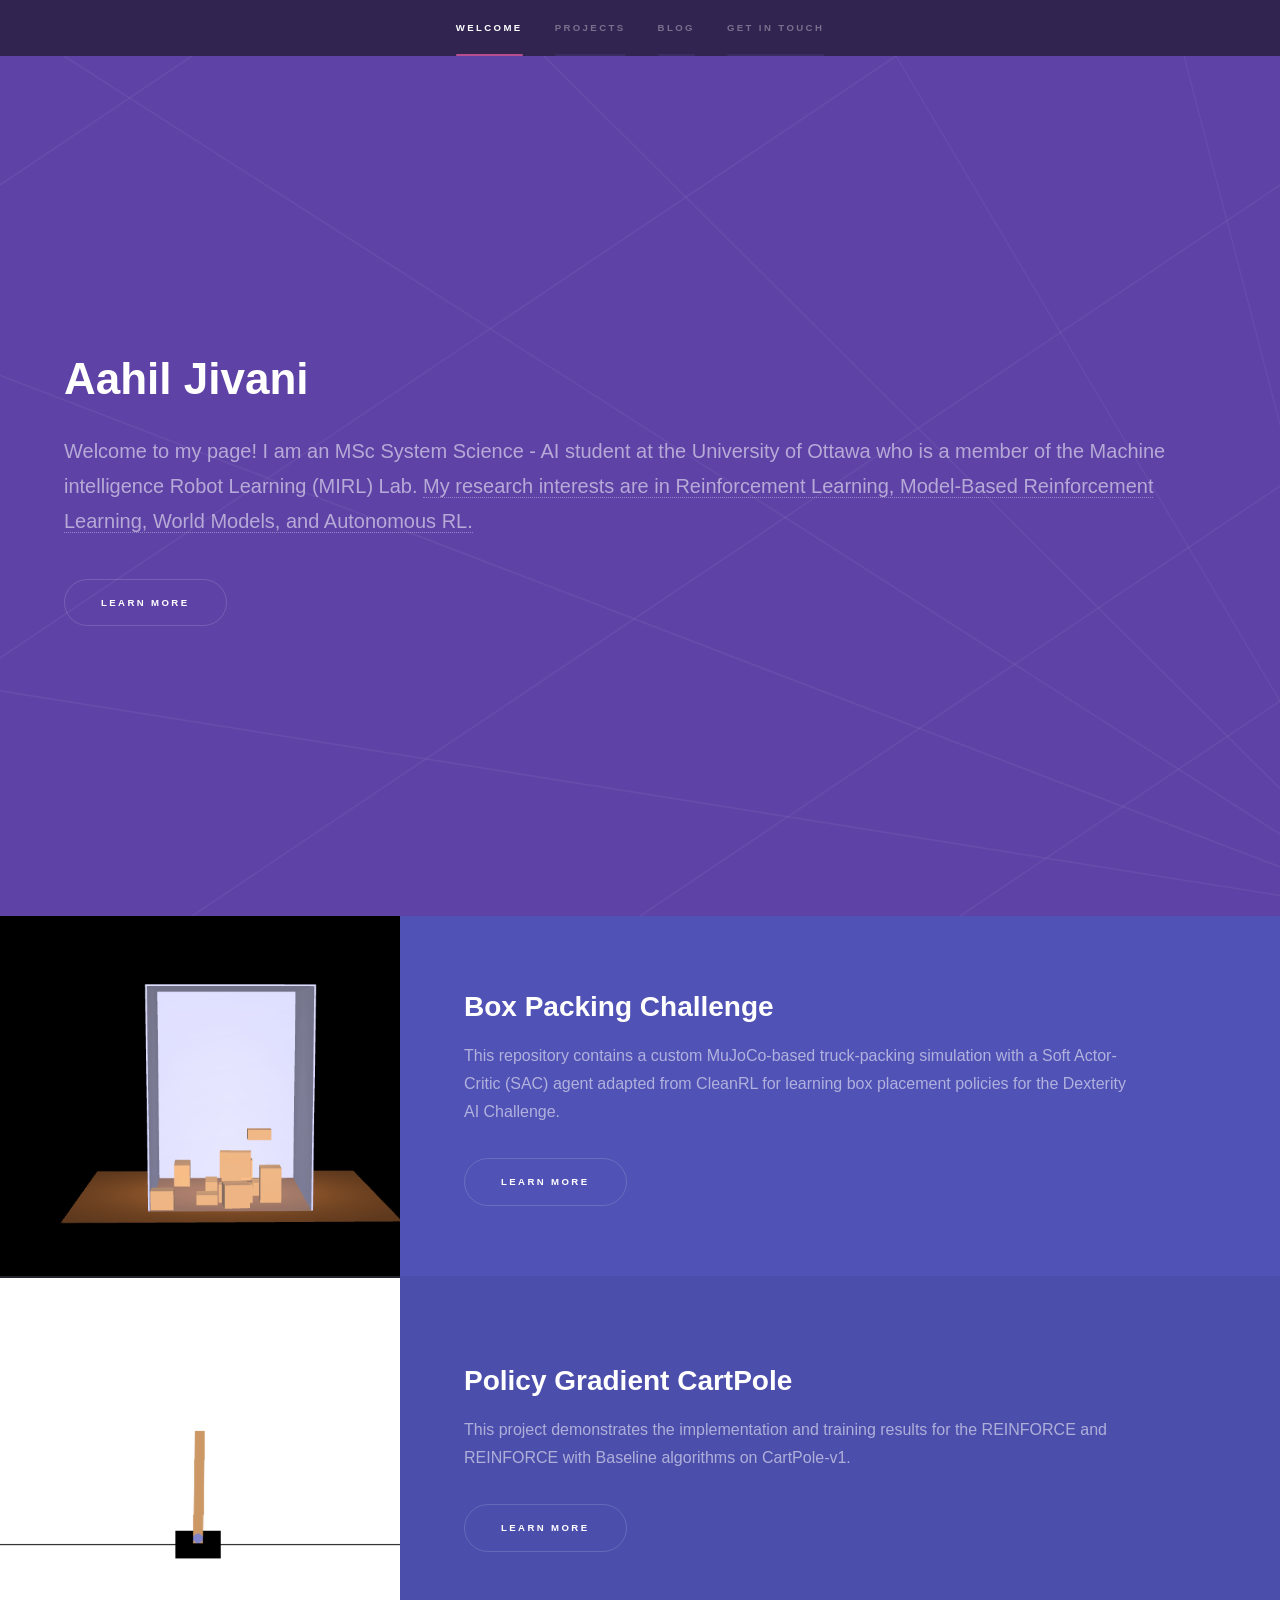
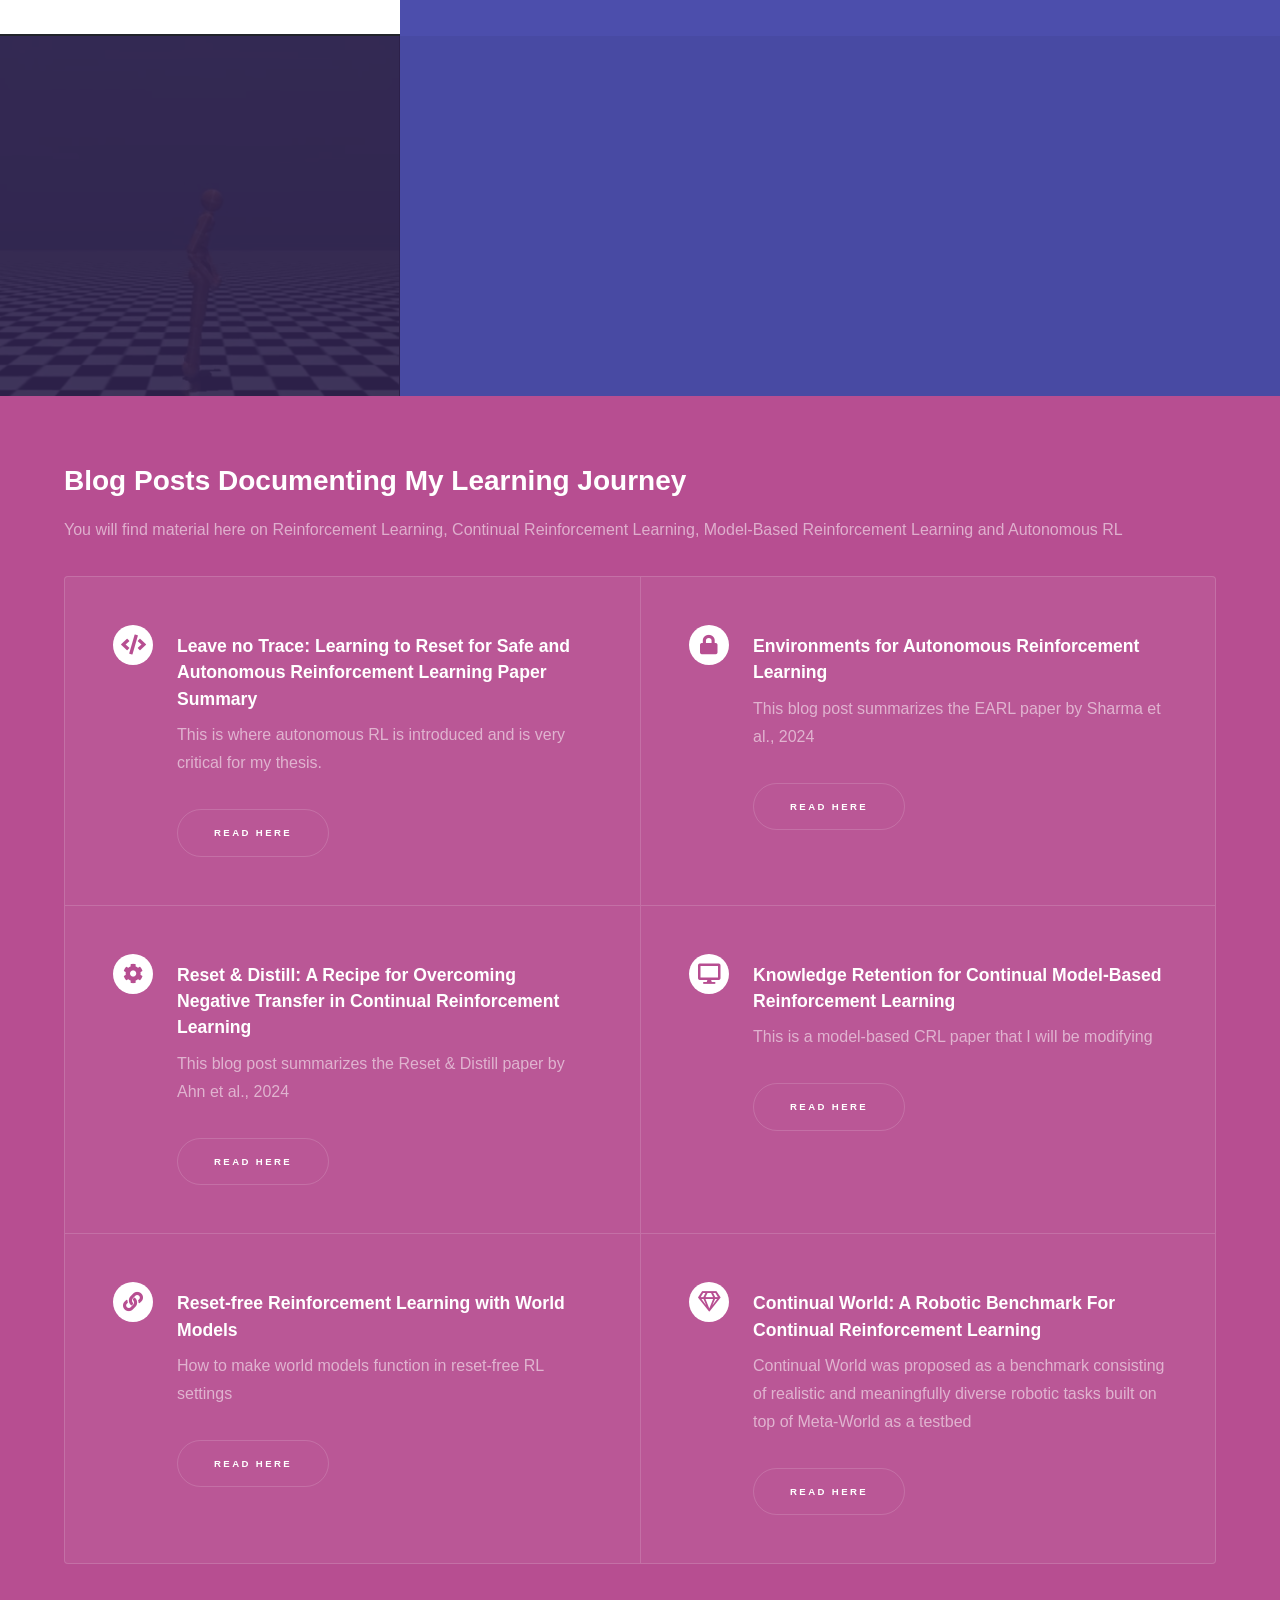
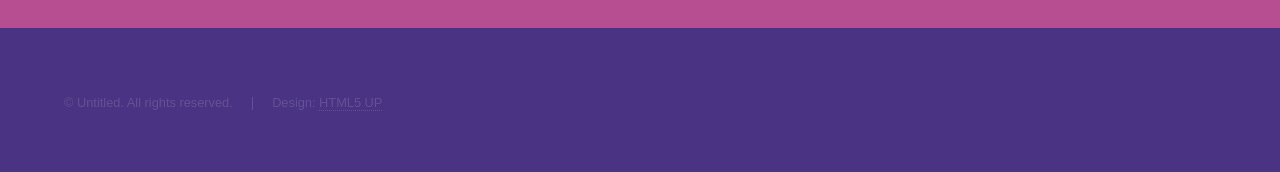
==== commit 8824ecbf: "save" ====
--- a/index.html
+++ b/index.html
@@ -98,39 +98,49 @@
 									<span class="icon solid major fa-code"></span>
 									<h3>Leave no Trace: Learning to Reset for Safe and
 										Autonomous Reinforcement Learning Paper Summary</h3>
+									<p>This is where autonomous RL is introduced and is very critical for my thesis.</p>
 									<ul class="actions">
 										<li><a href="earl.html" class="button">Read Here</a></li>
 									</ul>
 								</section>
 								<section>
 									<span class="icon solid major fa-lock"></span>
-									<h3>Aliquam sed nullam</h3>
-									<p>Phasellus convallis elit id ullam corper amet et pulvinar. Duis aliquam turpis mauris, sed ultricies erat dapibus.</p>
+									<h3>Environments for Autonomous Reinforcement Learning</h3>
+									<p>This blog post summarizes the EARL paper by Sharma et al., 2024</p>
+									<ul class="actions">
+										<li><a href="earl.html" class="button">Read Here</a></li>
+									</ul>
+									
 								</section>
 								<section>
 									<span class="icon solid major fa-cog"></span>
-									<h3>Sed erat ullam corper</h3>
-									<p>Phasellus convallis elit id ullam corper amet et pulvinar. Duis aliquam turpis mauris, sed ultricies erat dapibus.</p>
+									<h3>Reset & Distill: A Recipe for Overcoming Negative Transfer in Continual Reinforcement Learning </h3>
+									<p>This blog post summarizes the Reset & Distill paper by Ahn et al., 2024</p>
+									<ul class="actions">
+										<li><a href="earl.html" class="button">Read Here</a></li>
+									</ul>
 								</section>
 								<section>
 									<span class="icon solid major fa-desktop"></span>
-									<h3>Veroeros quis lorem</h3>
-									<p>Phasellus convallis elit id ullam corper amet et pulvinar. Duis aliquam turpis mauris, sed ultricies erat dapibus.</p>
+									<h3>Knowledge Retention for Continual Model-Based Reinforcement Learning</h3>
+									<p>This is a model-based CRL paper that I will be modifying</p>
+									<ul class="actions">
+										<li><a href="earl.html" class="button">Read Here</a></li>
+									</ul>
 								</section>
 								<section>
 									<span class="icon solid major fa-link"></span>
-									<h3>Urna quis bibendum</h3>
-									<p>Phasellus convallis elit id ullam corper amet et pulvinar. Duis aliquam turpis mauris, sed ultricies erat dapibus.</p>
+									<h3>Reset-free Reinforcement Learning with World Models</h3>
+									<p>How to make world models function in reset-free RL settings<p>
+									<ul class="actions"><li><a href="earl.html" class="button">Read Here</a></li></ul>
 								</section>
 								<section>
 									<span class="icon major fa-gem"></span>
-									<h3>Aliquam urna dapibus</h3>
-									<p>Phasellus convallis elit id ullam corper amet et pulvinar. Duis aliquam turpis mauris, sed ultricies erat dapibus.</p>
-								</section>
-							</div>
-							<ul class="actions">
-								<li><a href="generic.html" class="button">Learn more</a></li>
-							</ul>
+									<h3>Continual World: A Robotic Benchmark For Continual Reinforcement Learning</h3>
+									<p>Continual World was proposed as a benchmark consisting of realistic and meaningfully diverse robotic tasks built on top of Meta-World as a testbed</p>
+									<ul class="actions"><li><a href="earl.html" class="button">Read Here</a></li></ul>
+								</section>
+							</div>
 						</div>
 					</section>
 
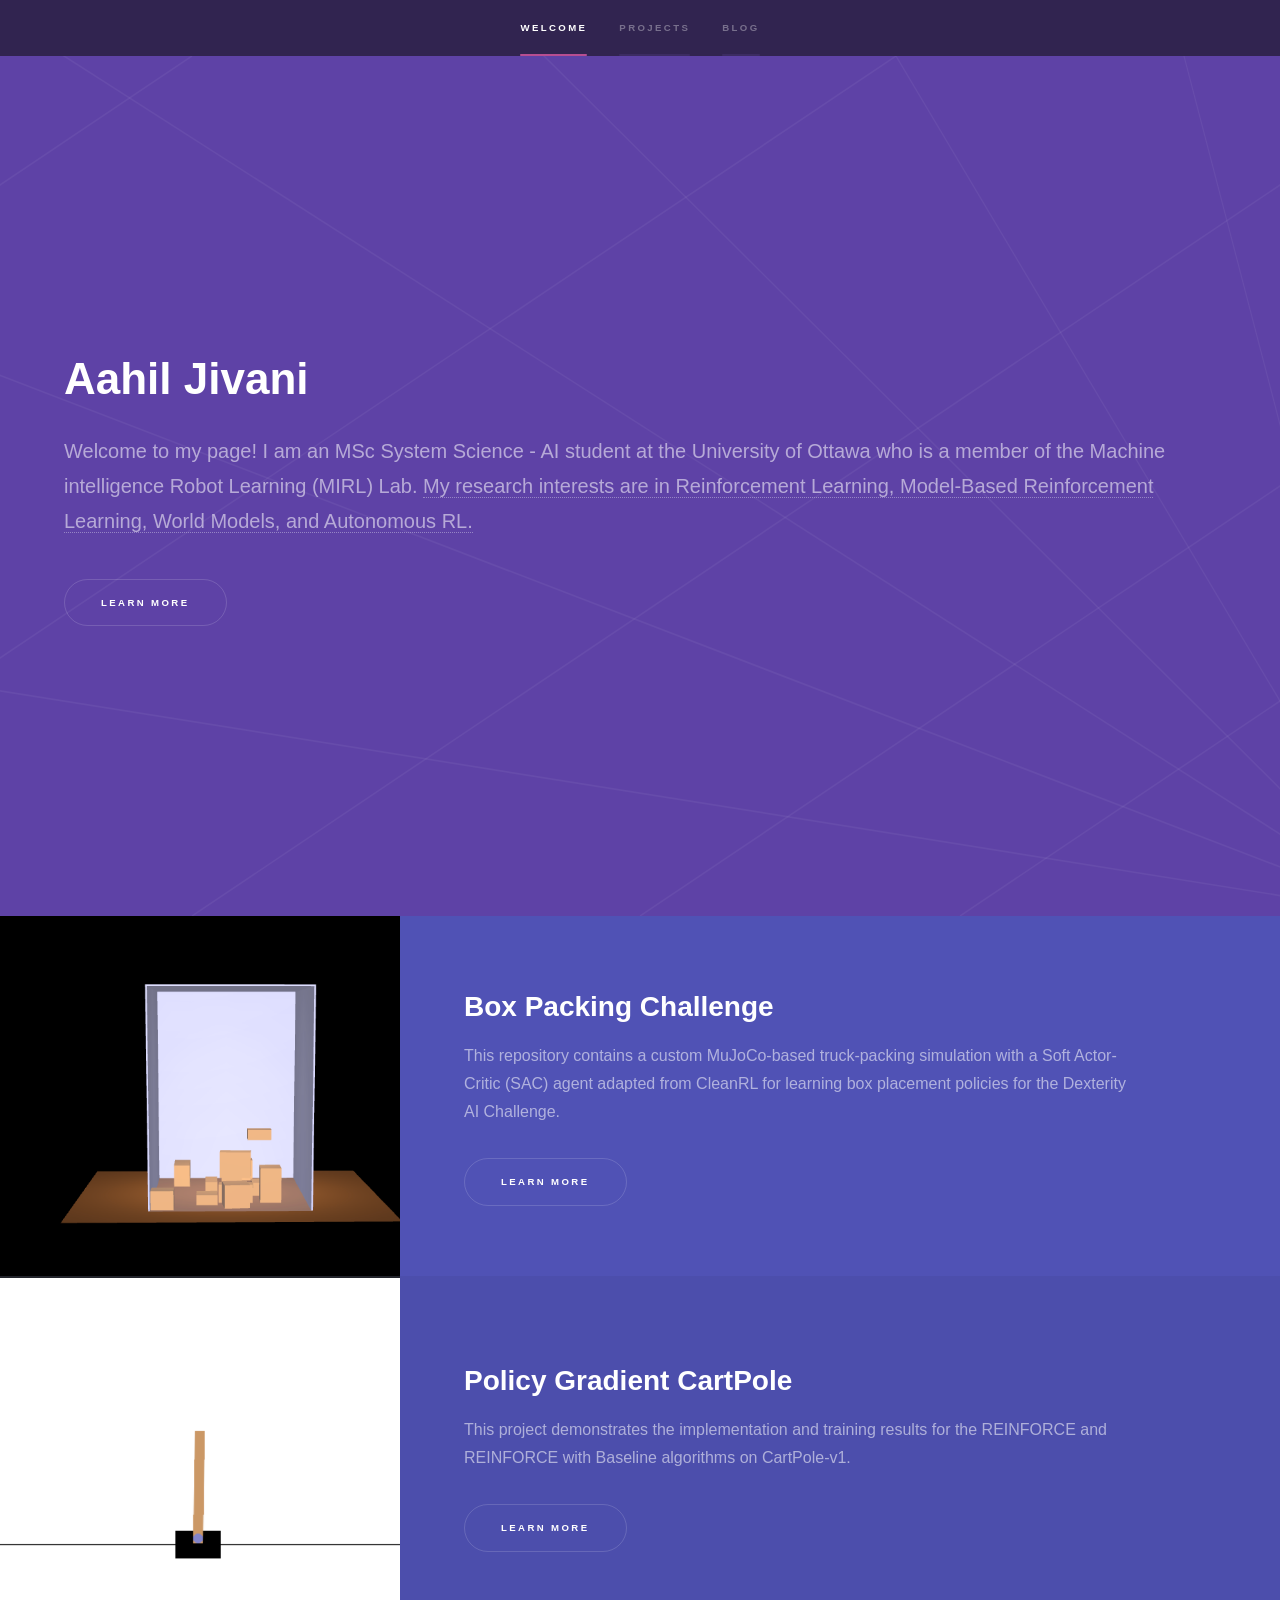
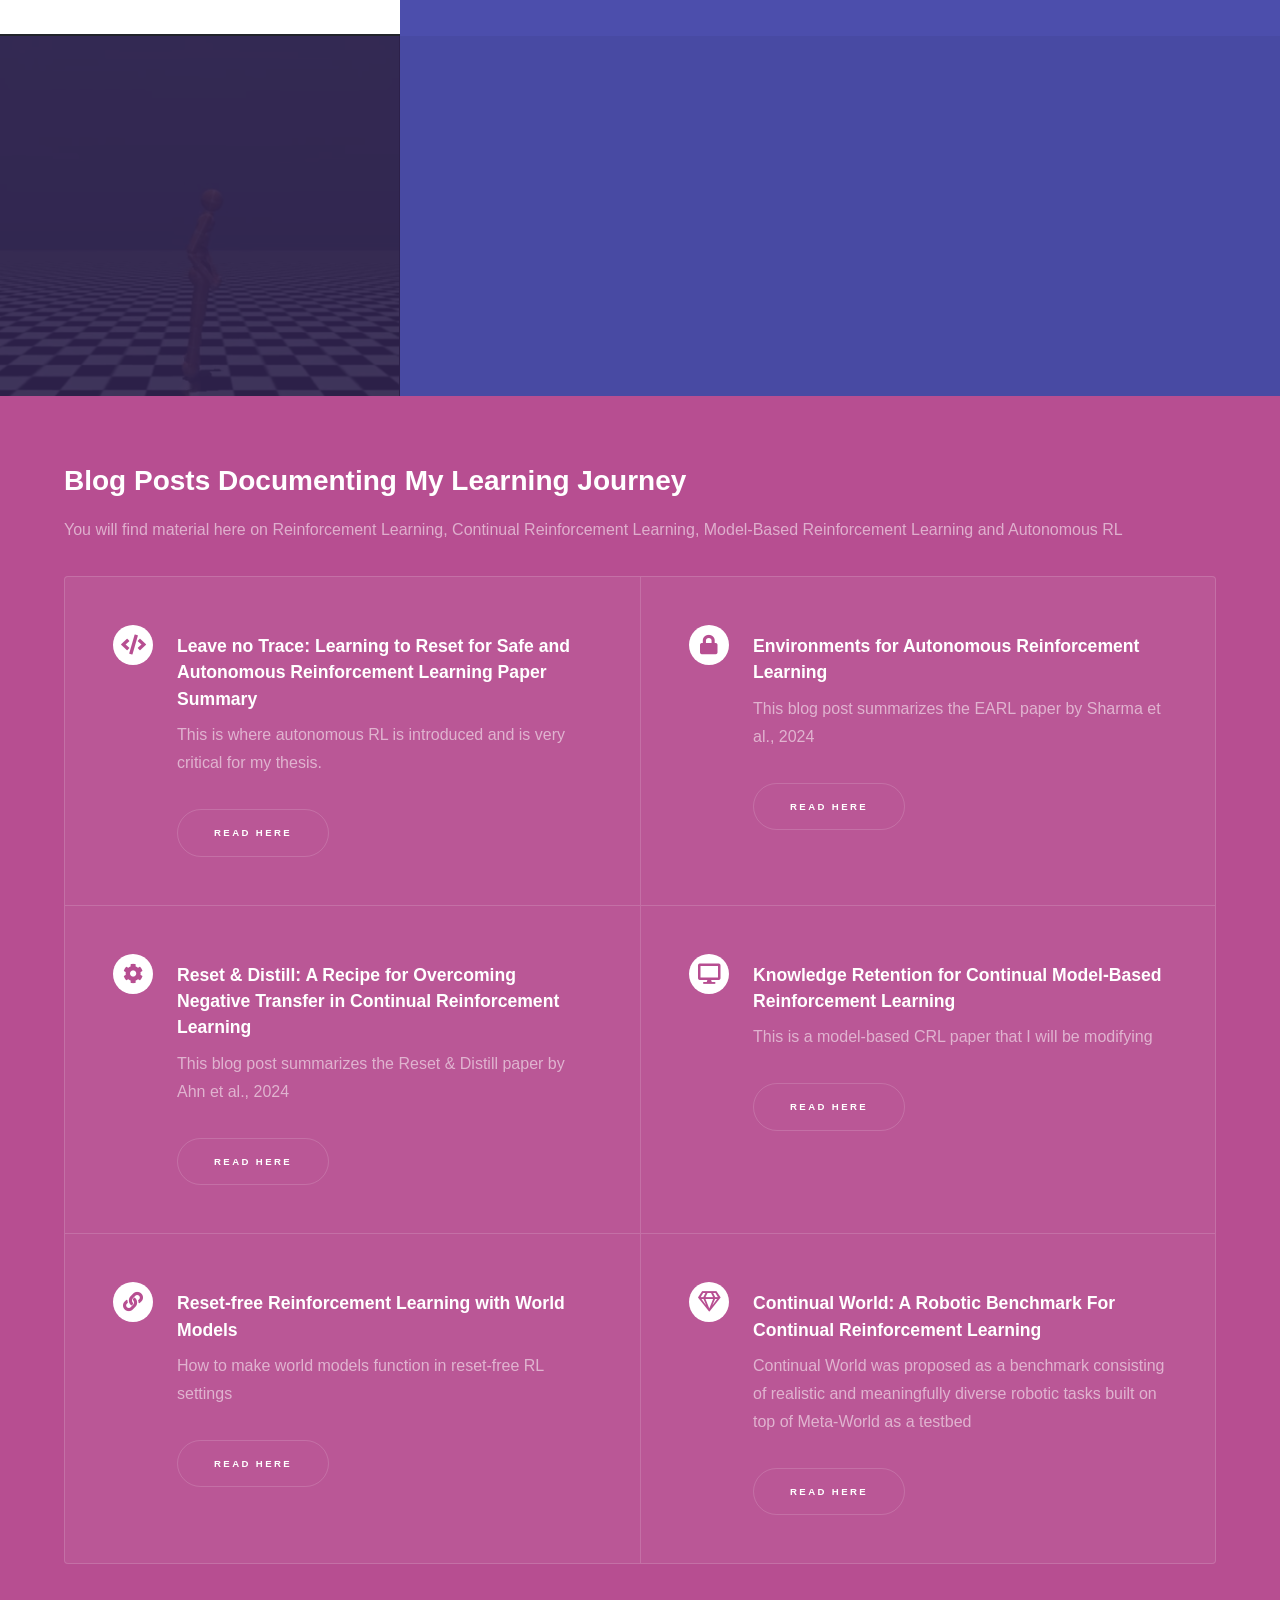
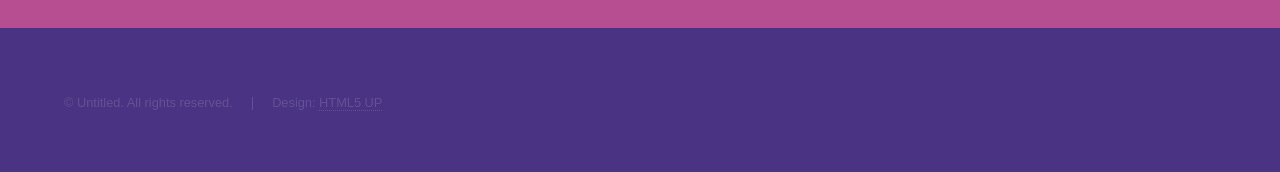
==== commit bb0b7fa3: "save" ====
--- a/index.html
+++ b/index.html
@@ -22,7 +22,7 @@
 							<li><a href="#intro">Welcome</a></li>
 							<li><a href="#one">Projects</a></li>
 							<li><a href="#two">Blog</a></li>
-							<li><a href="#three">Get in touch</a></li>
+							<!-- <li><a href="#three">Get in touch</a></li> -->
 						</ul>
 					</nav>
 				</div>
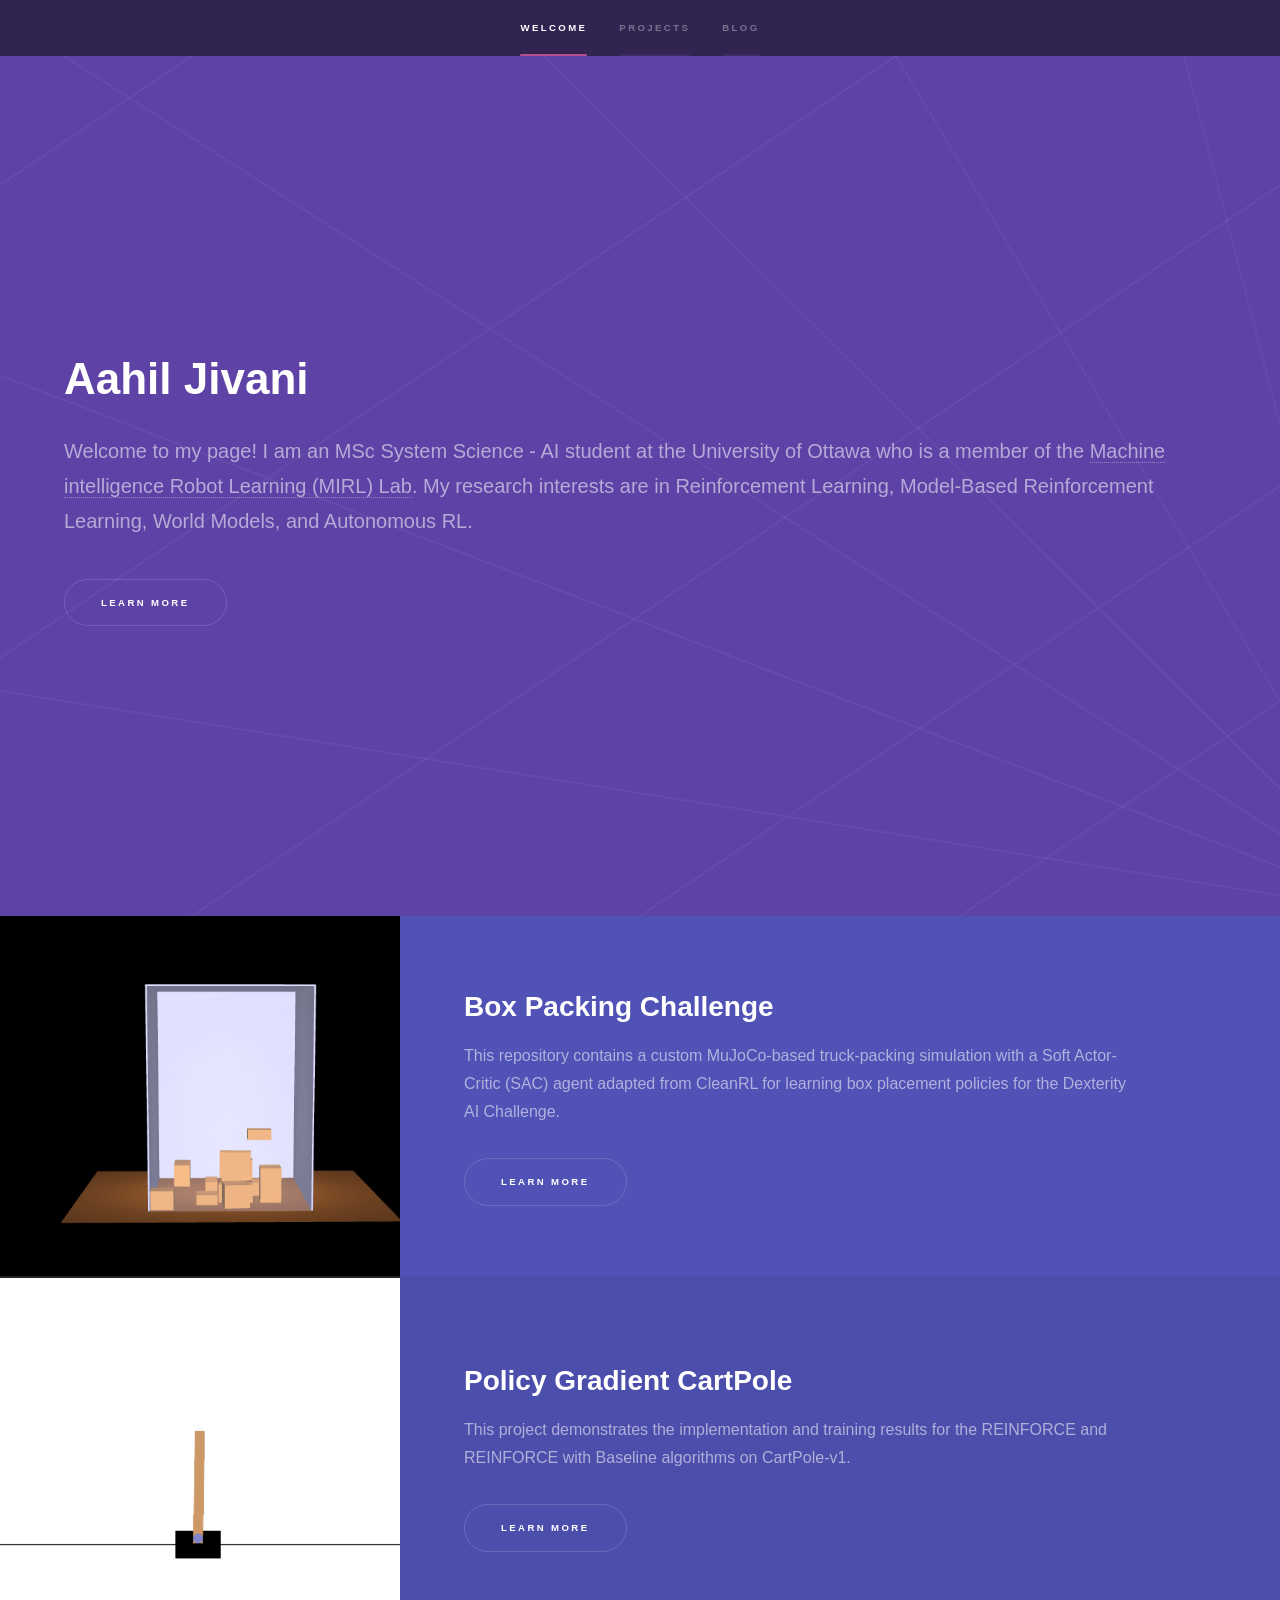
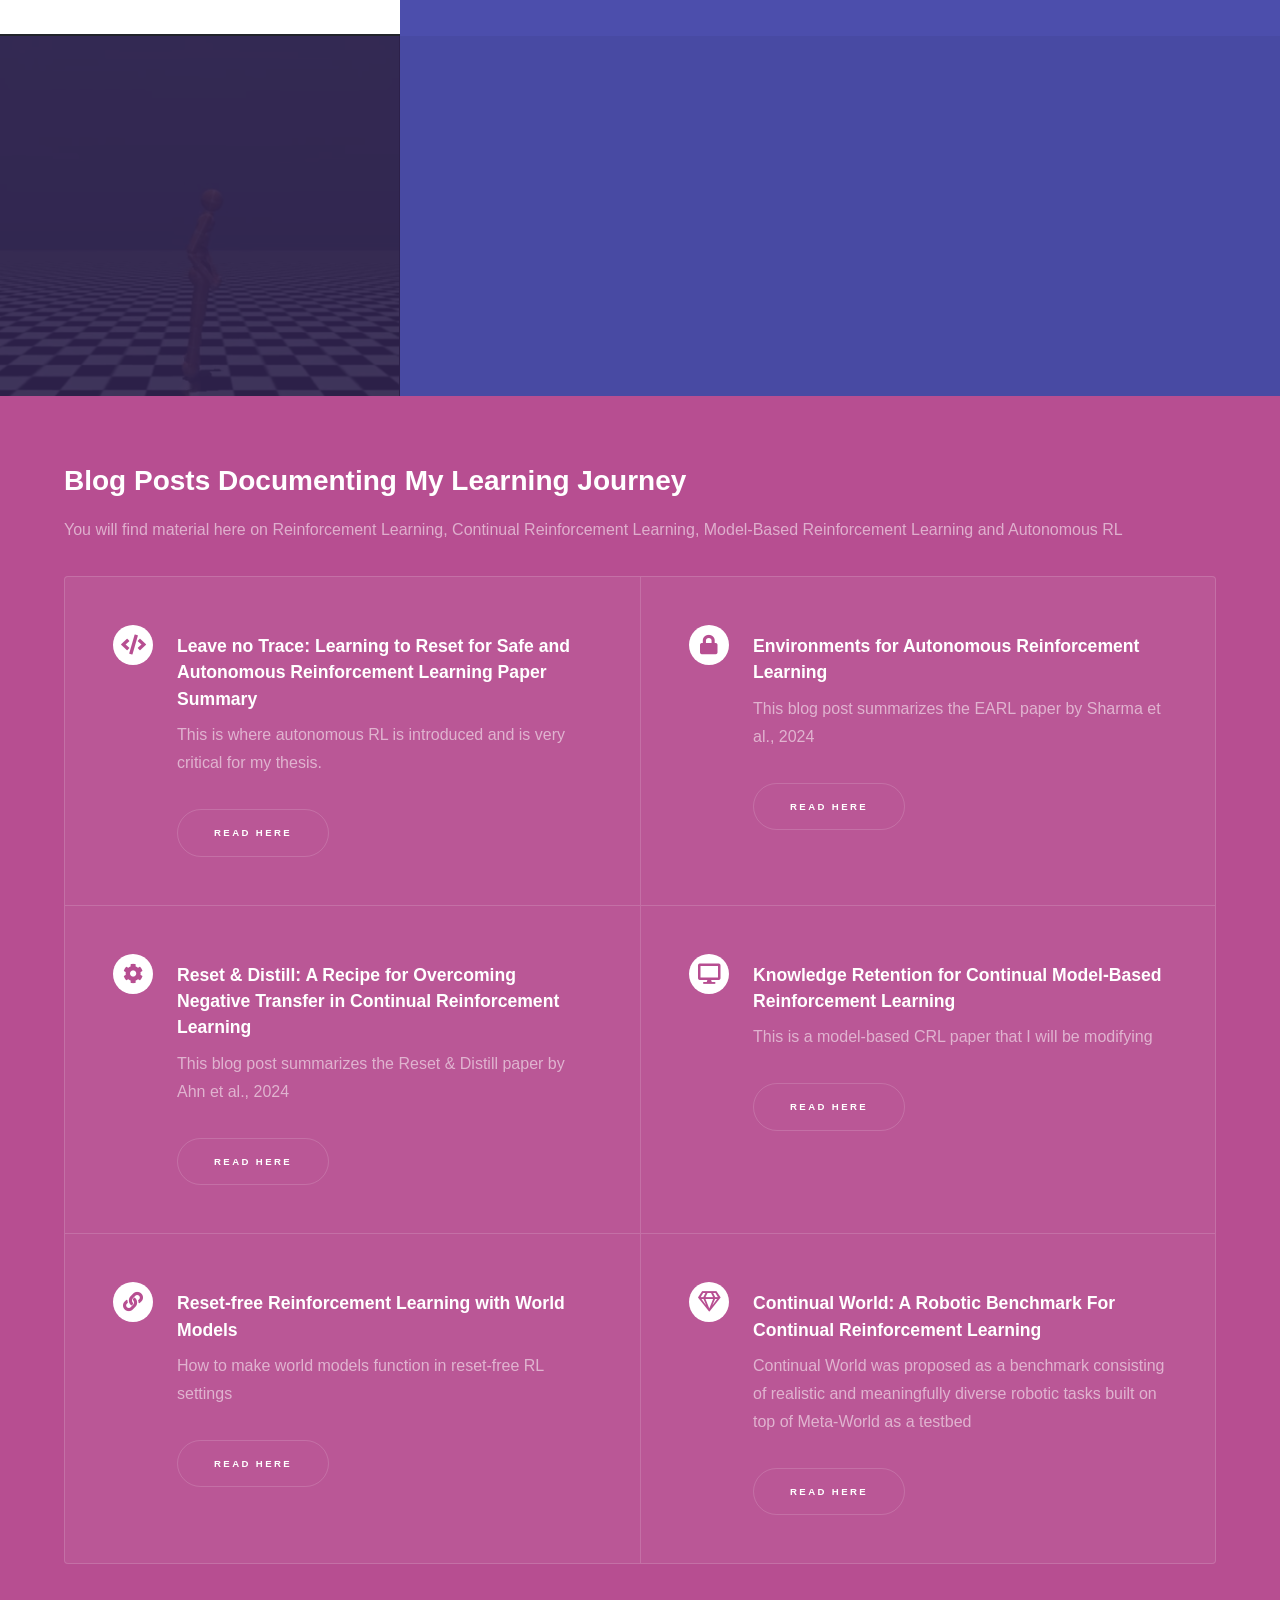
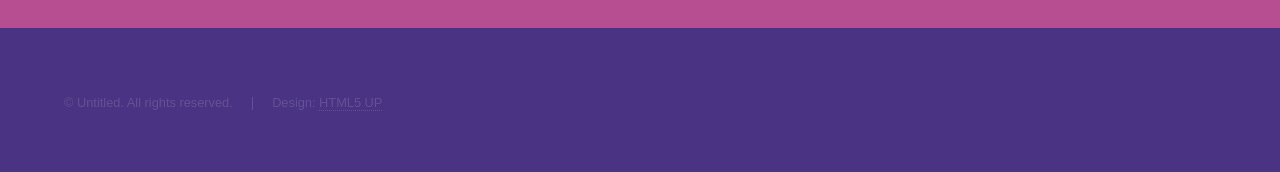
==== commit 37b9b333: "save" ====
--- a/index.html
+++ b/index.html
@@ -6,7 +6,7 @@
 -->
 <html>
 	<head>
-		<title>Hyperspace by HTML5 UP</title>
+		<title>Aahil Jivani</title>
 		<meta charset="utf-8" />
 		<meta name="viewport" content="width=device-width, initial-scale=1, user-scalable=no" />
 		<link rel="stylesheet" href="assets/css/main.css" />
@@ -37,7 +37,7 @@
 							<h1>Aahil Jivani</h1>
 							<p>
 								Welcome to my page! I am an MSc System Science - AI student at the University of Ottawa
-								 who is a member of the Machine intelligence Robot Learning (MIRL) Lab. <a href="https://cbellinger27.github.io//mirl/">
+								 who is a member of the <a href="https://cbellinger27.github.io//mirl/">Machine intelligence Robot Learning (MIRL) Lab</a>.
 								 My research interests are in Reinforcement Learning, 
 								 Model-Based Reinforcement Learning, World Models, and Autonomous RL.</p>
 							<ul class="actions">
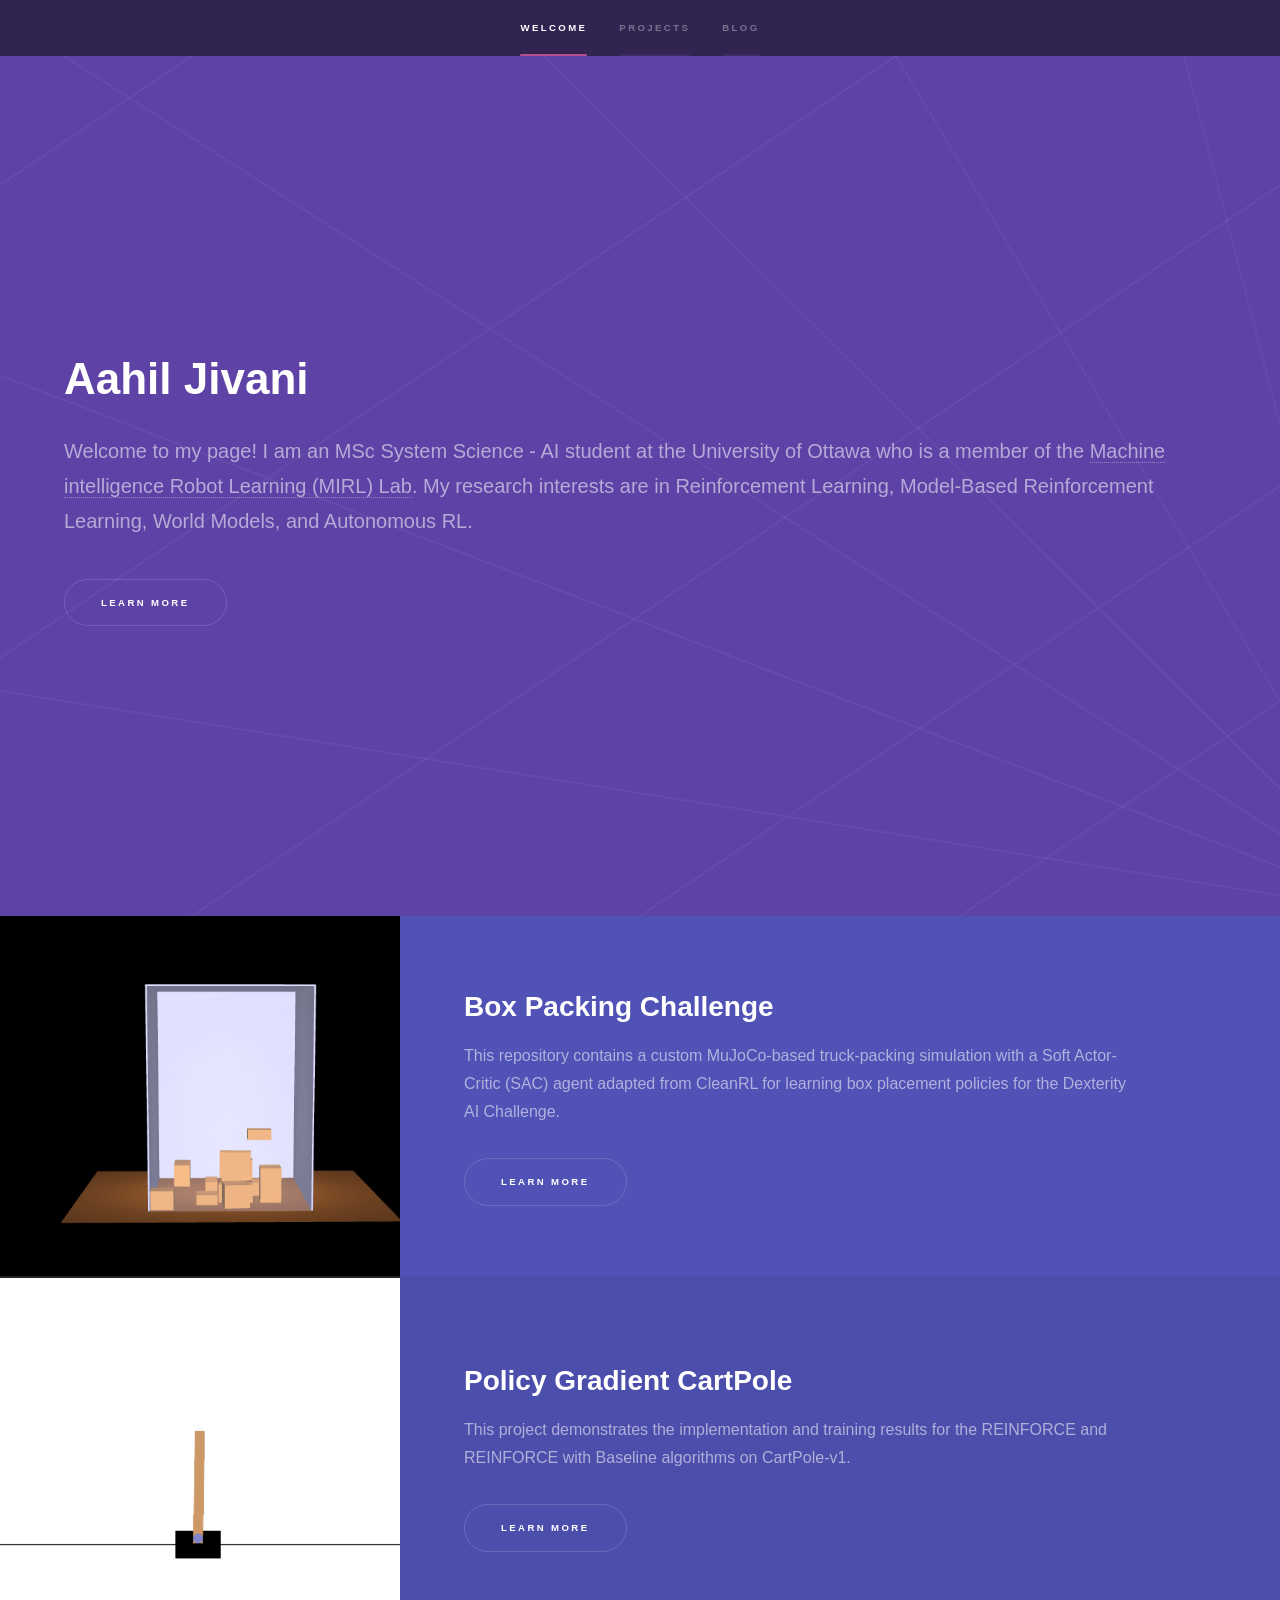
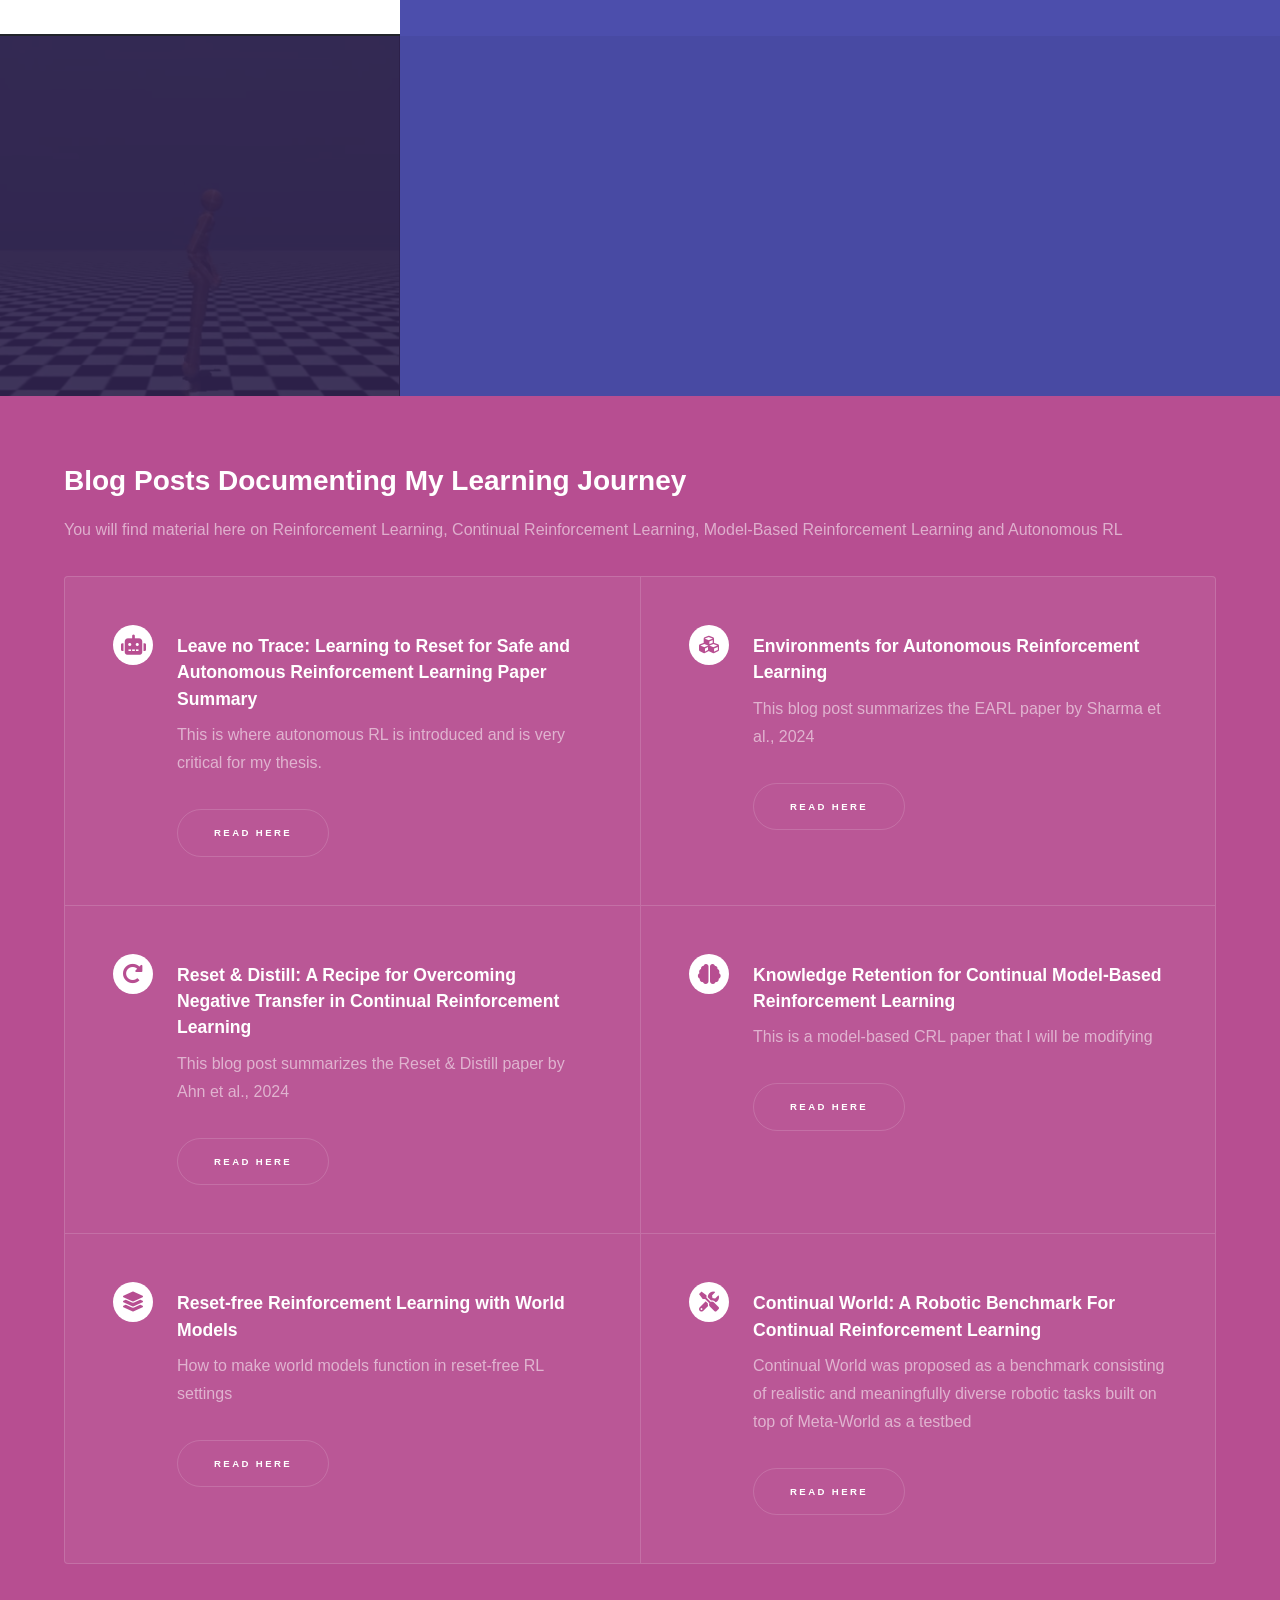
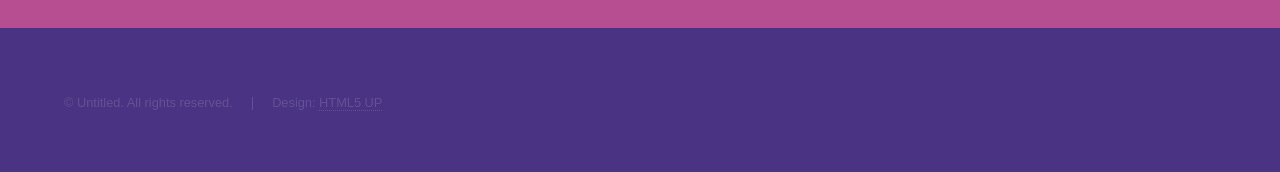
==== commit ba7fe38c: "icons" ====
--- a/index.html
+++ b/index.html
@@ -95,7 +95,7 @@
 							<p>You will find material here on Reinforcement Learning, Continual Reinforcement Learning, Model-Based Reinforcement Learning and Autonomous RL</p>
 							<div class="features">
 								<section>
-									<span class="icon solid major fa-code"></span>
+									<span class="icon solid major fa-robot"></span>
 									<h3>Leave no Trace: Learning to Reset for Safe and
 										Autonomous Reinforcement Learning Paper Summary</h3>
 									<p>This is where autonomous RL is introduced and is very critical for my thesis.</p>
@@ -104,7 +104,7 @@
 									</ul>
 								</section>
 								<section>
-									<span class="icon solid major fa-lock"></span>
+									<span class="icon solid major fa-cubes"></span>
 									<h3>Environments for Autonomous Reinforcement Learning</h3>
 									<p>This blog post summarizes the EARL paper by Sharma et al., 2024</p>
 									<ul class="actions">
@@ -113,7 +113,7 @@
 									
 								</section>
 								<section>
-									<span class="icon solid major fa-cog"></span>
+									<span class="icon solid major fa-redo-alt"></span>
 									<h3>Reset & Distill: A Recipe for Overcoming Negative Transfer in Continual Reinforcement Learning </h3>
 									<p>This blog post summarizes the Reset & Distill paper by Ahn et al., 2024</p>
 									<ul class="actions">
@@ -121,7 +121,7 @@
 									</ul>
 								</section>
 								<section>
-									<span class="icon solid major fa-desktop"></span>
+									<span class="icon solid major fa-brain"></span>
 									<h3>Knowledge Retention for Continual Model-Based Reinforcement Learning</h3>
 									<p>This is a model-based CRL paper that I will be modifying</p>
 									<ul class="actions">
@@ -129,13 +129,13 @@
 									</ul>
 								</section>
 								<section>
-									<span class="icon solid major fa-link"></span>
+									<span class="icon solid major fa-layer-group"></span>
 									<h3>Reset-free Reinforcement Learning with World Models</h3>
 									<p>How to make world models function in reset-free RL settings<p>
 									<ul class="actions"><li><a href="earl.html" class="button">Read Here</a></li></ul>
 								</section>
 								<section>
-									<span class="icon major fa-gem"></span>
+									<span class="icon solid major fa-tools"></span>
 									<h3>Continual World: A Robotic Benchmark For Continual Reinforcement Learning</h3>
 									<p>Continual World was proposed as a benchmark consisting of realistic and meaningfully diverse robotic tasks built on top of Meta-World as a testbed</p>
 									<ul class="actions"><li><a href="earl.html" class="button">Read Here</a></li></ul>
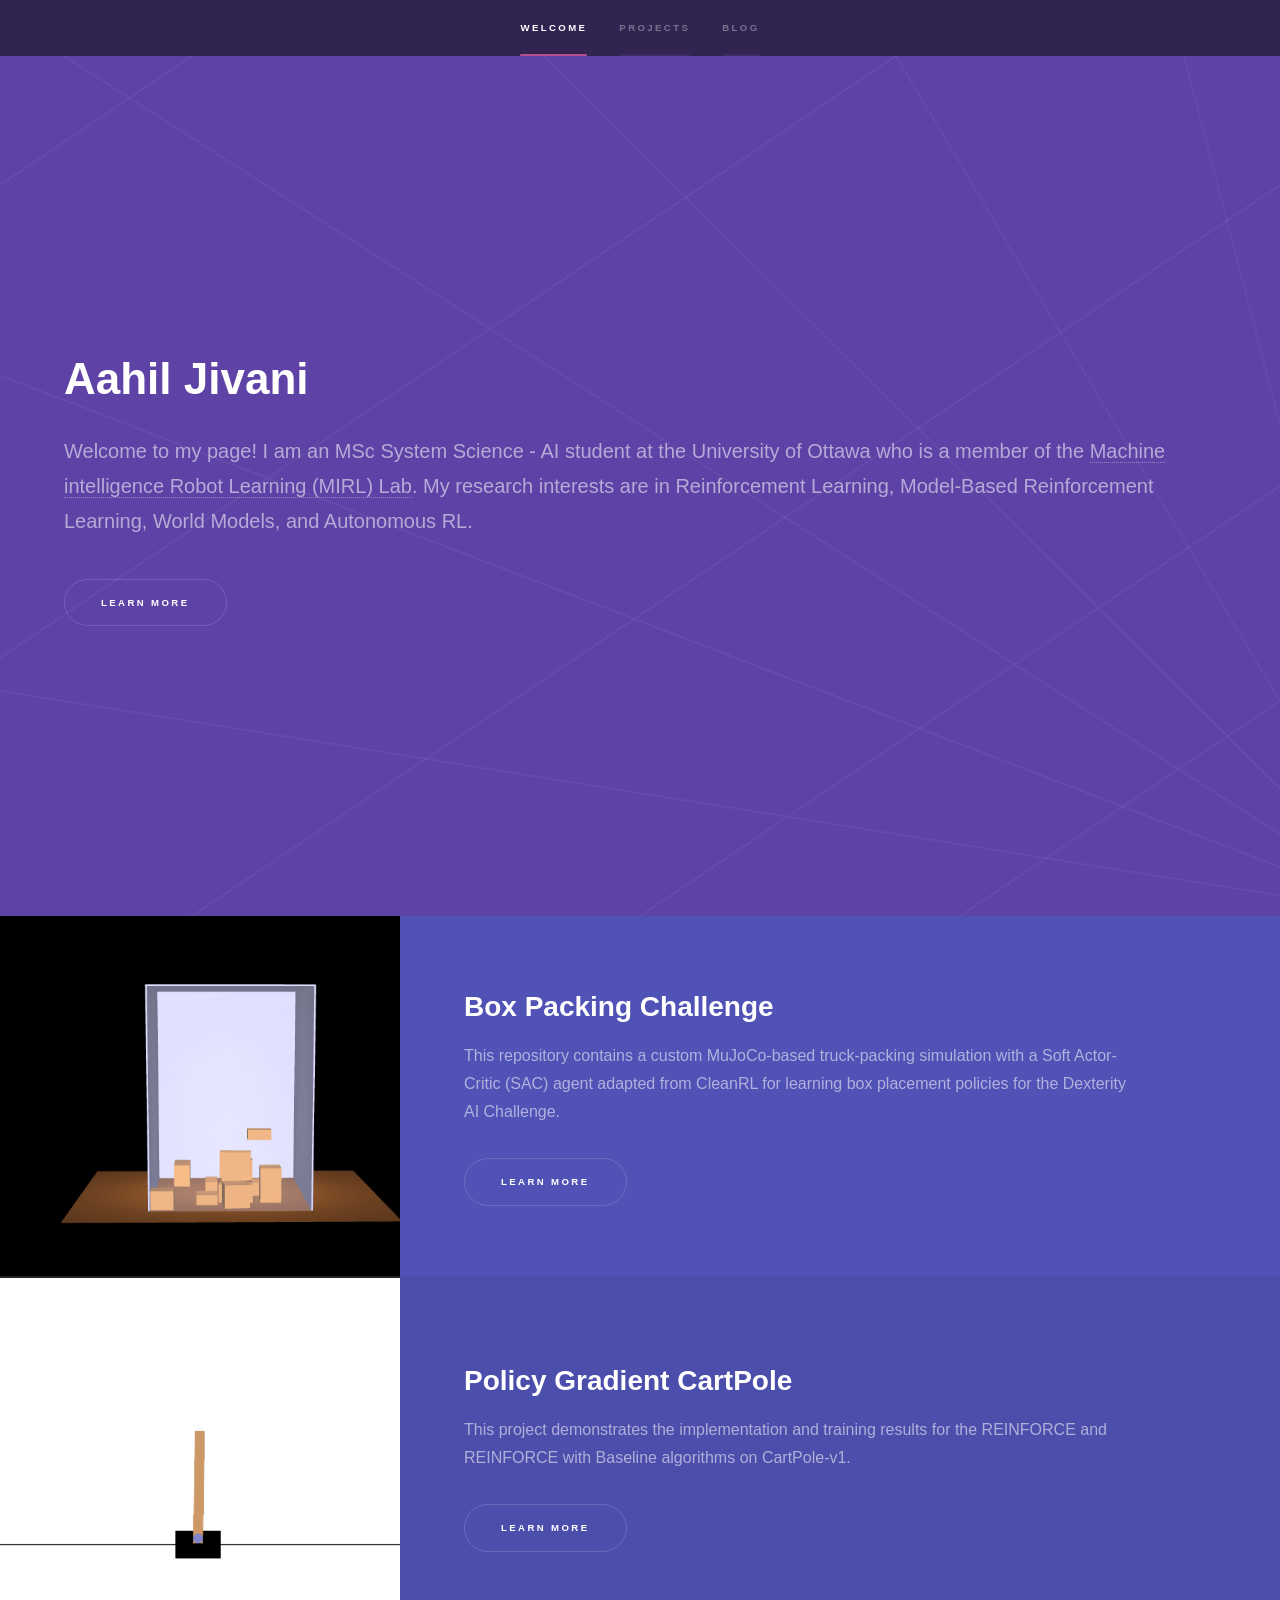
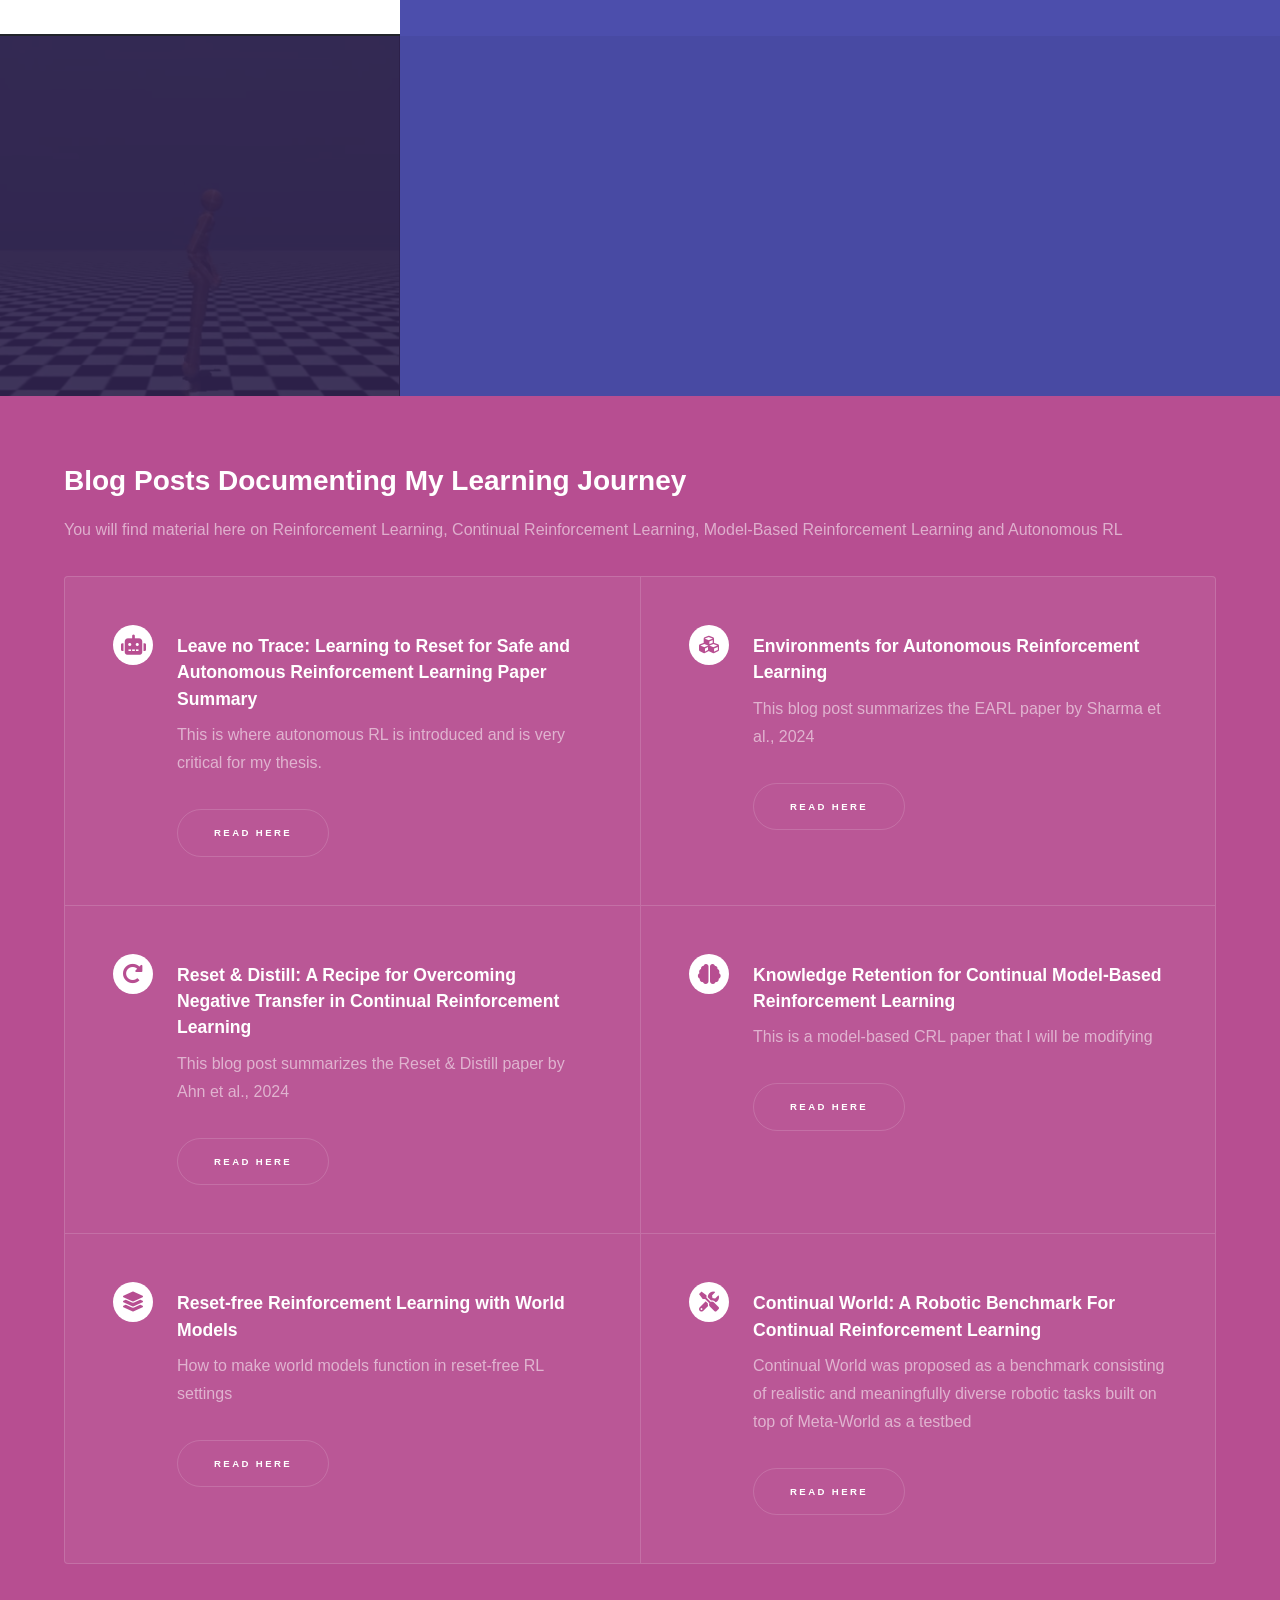
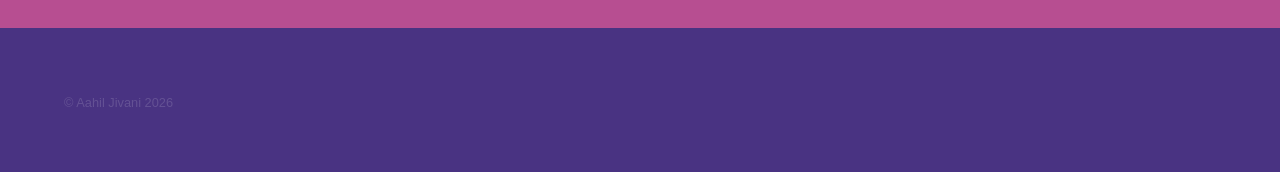
==== commit 665fd6ab: "save" ====
--- a/index.html
+++ b/index.html
@@ -209,7 +209,7 @@
 			<footer id="footer" class="wrapper style1-alt">
 				<div class="inner">
 					<ul class="menu">
-						<li>&copy; Untitled. All rights reserved.</li><li>Design: <a href="http://html5up.net">HTML5 UP</a></li>
+						<li>&copy; Aahil Jivani 2026</li>
 					</ul>
 				</div>
 			</footer>
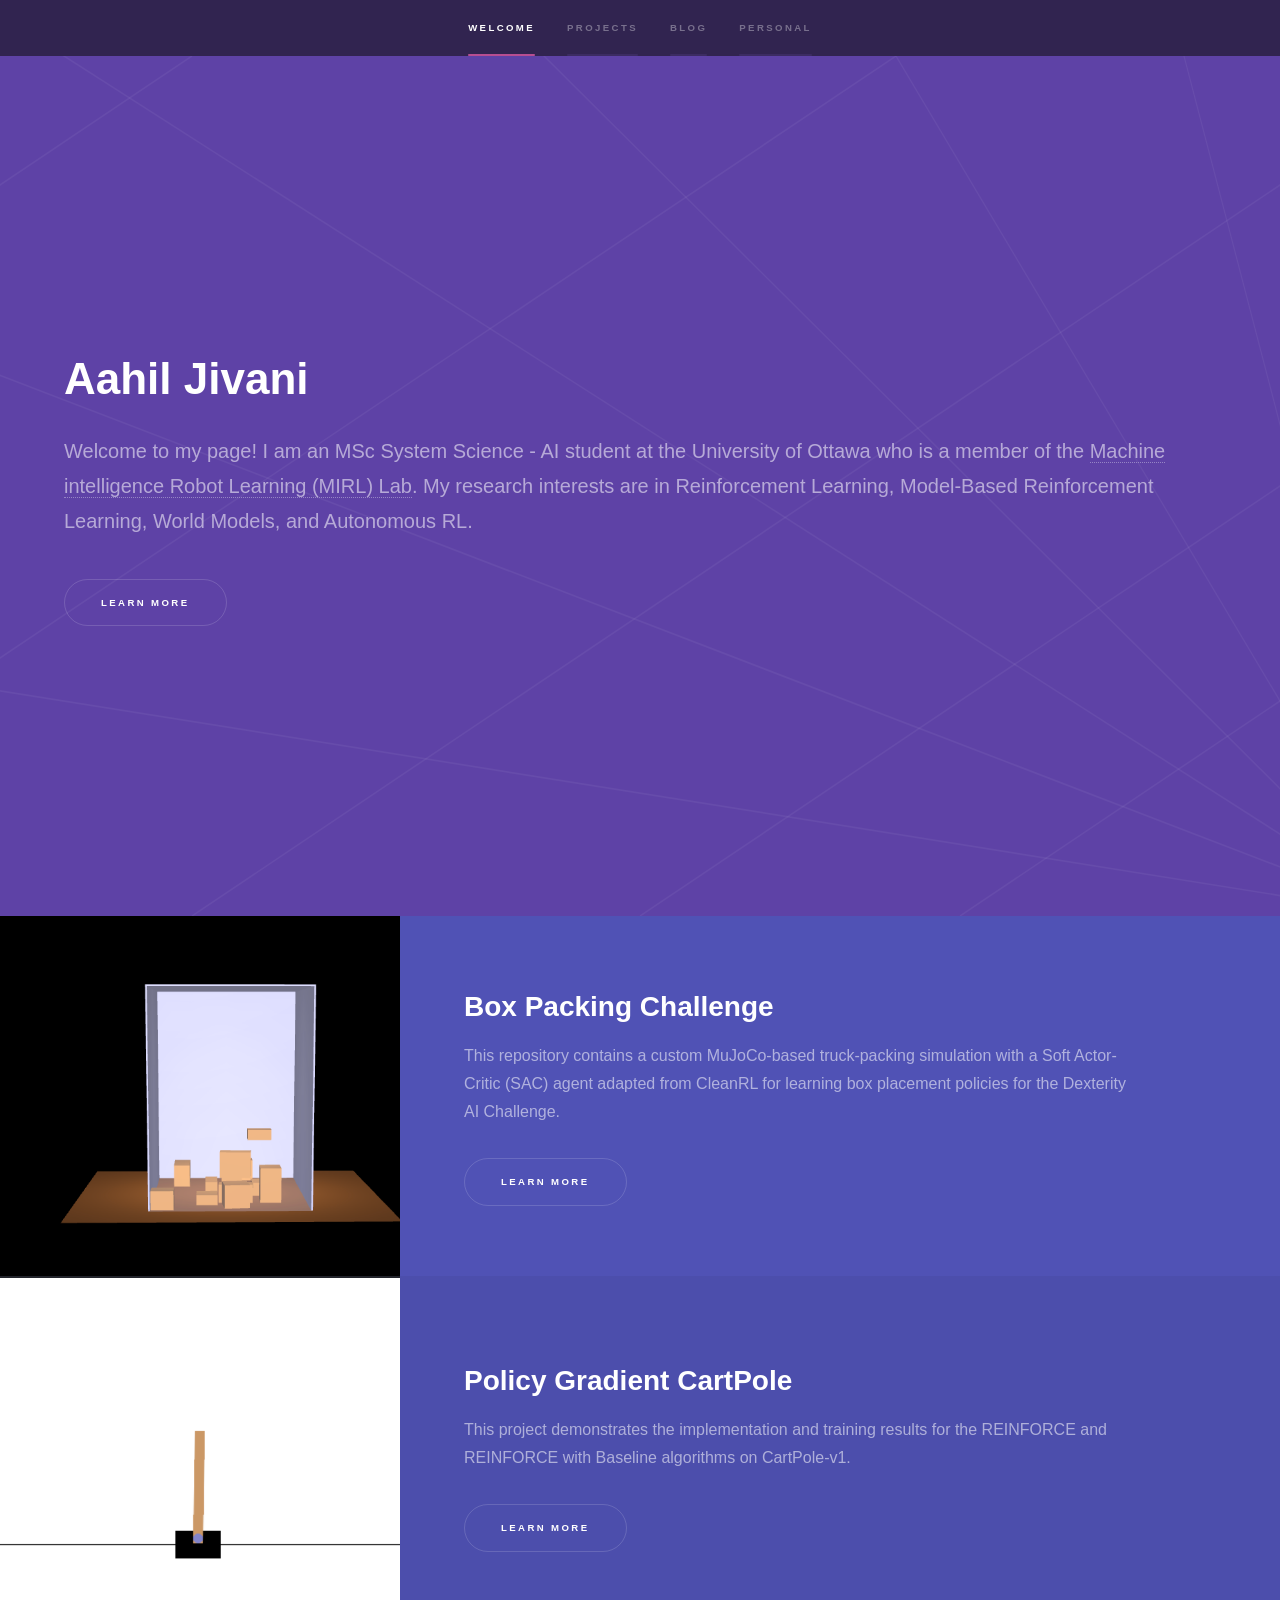
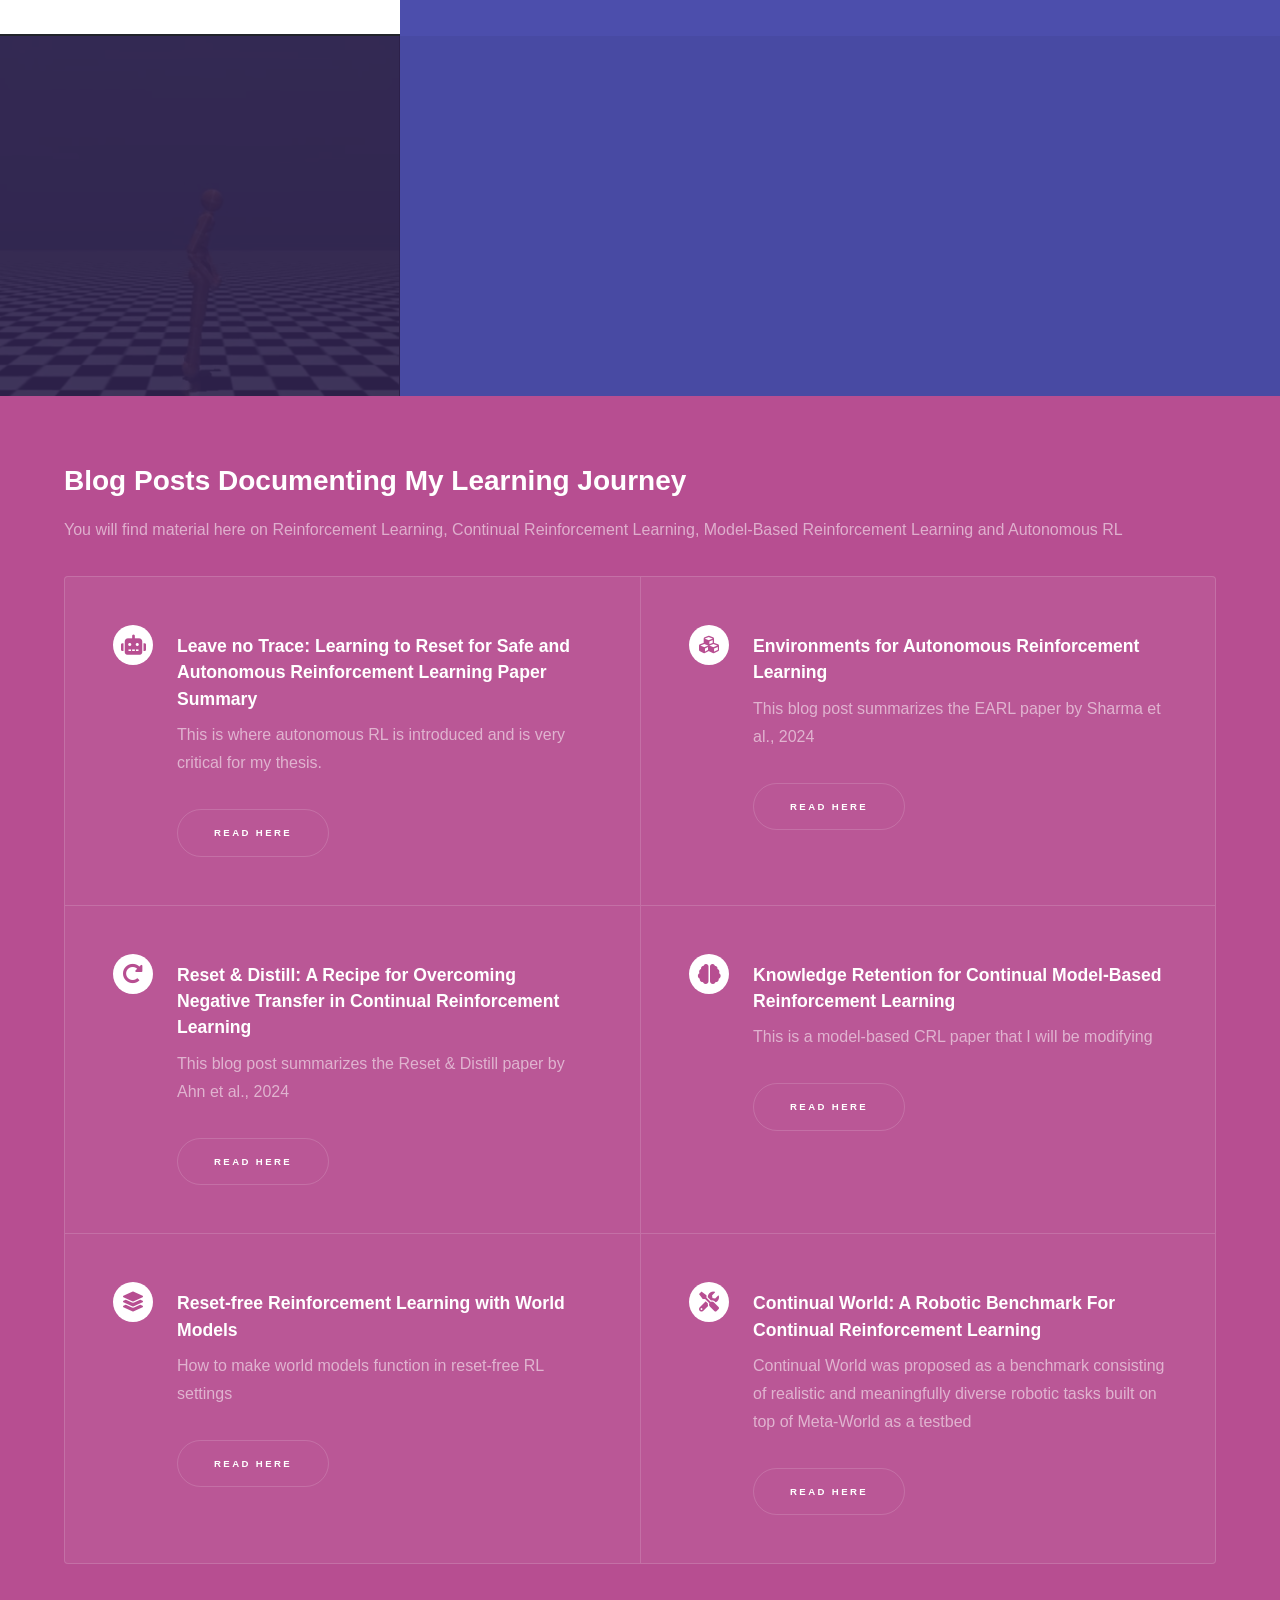
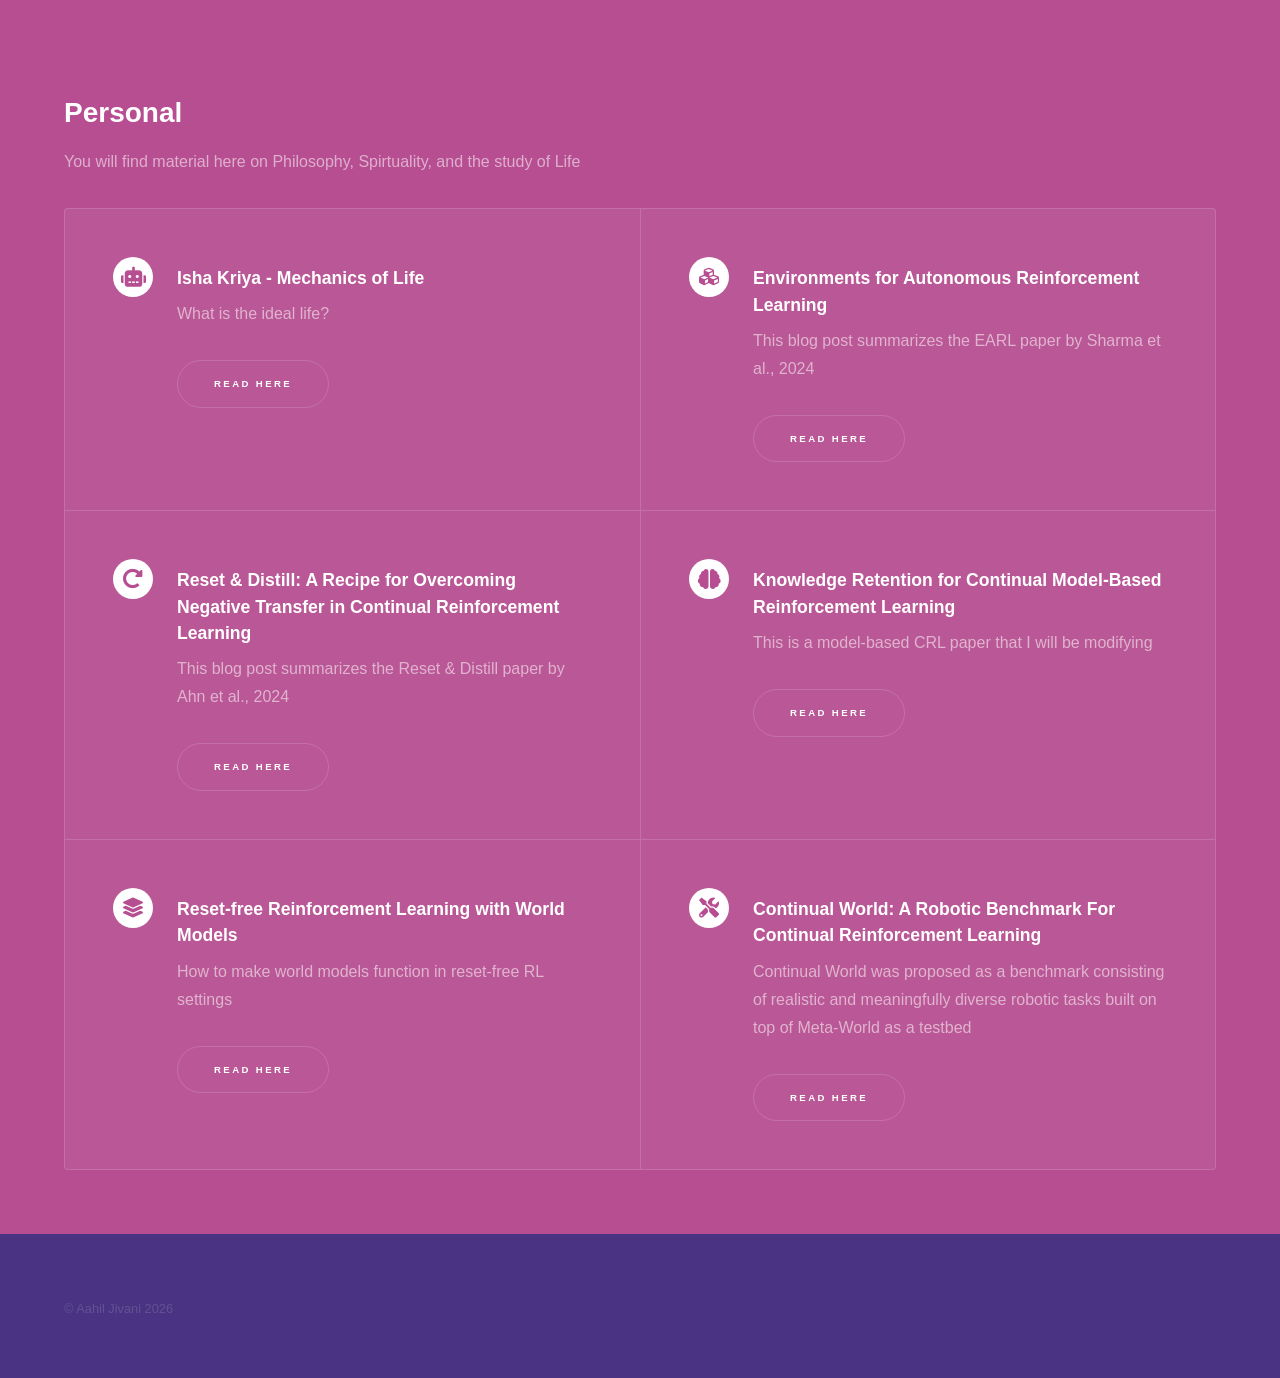
==== commit c156952c: "added webpage about kriya yoga" ====
--- a/index.html
+++ b/index.html
@@ -22,6 +22,7 @@
 							<li><a href="#intro">Welcome</a></li>
 							<li><a href="#one">Projects</a></li>
 							<li><a href="#two">Blog</a></li>
+							<li><a href="#three">Personal</a></li>
 							<!-- <li><a href="#three">Get in touch</a></li> -->
 						</ul>
 					</nav>
@@ -144,7 +145,62 @@
 						</div>
 					</section>
 
-				<!-- Three -->
+					<section id="three" class="wrapper style3 fade-up">
+						<div class="inner">
+							<h2>Personal</h2>
+							<p>You will find material here on Philosophy, Spirtuality, and the study of Life</p>
+							<div class="features">
+								<section>
+									<span class="icon solid major fa-robot"></span>
+									<h3>Isha Kriya - Mechanics of Life</h3>
+									<p>What is the ideal life?</p>
+									<ul class="actions">
+										<li><a href="ikmol.html" class="button">Read Here</a></li>
+									</ul>
+								</section>
+								<section>
+									<span class="icon solid major fa-cubes"></span>
+									<h3>Environments for Autonomous Reinforcement Learning</h3>
+									<p>This blog post summarizes the EARL paper by Sharma et al., 2024</p>
+									<ul class="actions">
+										<li><a href="earl.html" class="button">Read Here</a></li>
+									</ul>
+									
+								</section>
+								<section>
+									<span class="icon solid major fa-redo-alt"></span>
+									<h3>Reset & Distill: A Recipe for Overcoming Negative Transfer in Continual Reinforcement Learning </h3>
+									<p>This blog post summarizes the Reset & Distill paper by Ahn et al., 2024</p>
+									<ul class="actions">
+										<li><a href="earl.html" class="button">Read Here</a></li>
+									</ul>
+								</section>
+								<section>
+									<span class="icon solid major fa-brain"></span>
+									<h3>Knowledge Retention for Continual Model-Based Reinforcement Learning</h3>
+									<p>This is a model-based CRL paper that I will be modifying</p>
+									<ul class="actions">
+										<li><a href="earl.html" class="button">Read Here</a></li>
+									</ul>
+								</section>
+								<section>
+									<span class="icon solid major fa-layer-group"></span>
+									<h3>Reset-free Reinforcement Learning with World Models</h3>
+									<p>How to make world models function in reset-free RL settings<p>
+									<ul class="actions"><li><a href="earl.html" class="button">Read Here</a></li></ul>
+								</section>
+								<section>
+									<span class="icon solid major fa-tools"></span>
+									<h3>Continual World: A Robotic Benchmark For Continual Reinforcement Learning</h3>
+									<p>Continual World was proposed as a benchmark consisting of realistic and meaningfully diverse robotic tasks built on top of Meta-World as a testbed</p>
+									<ul class="actions"><li><a href="earl.html" class="button">Read Here</a></li></ul>
+								</section>
+							</div>
+						</div>
+					</section>
+
+				
+					<!-- Three -->
 					<!-- <section id="three" class="wrapper style1 fade-up">
 						<div class="inner">
 							<h2>Get in touch</h2>
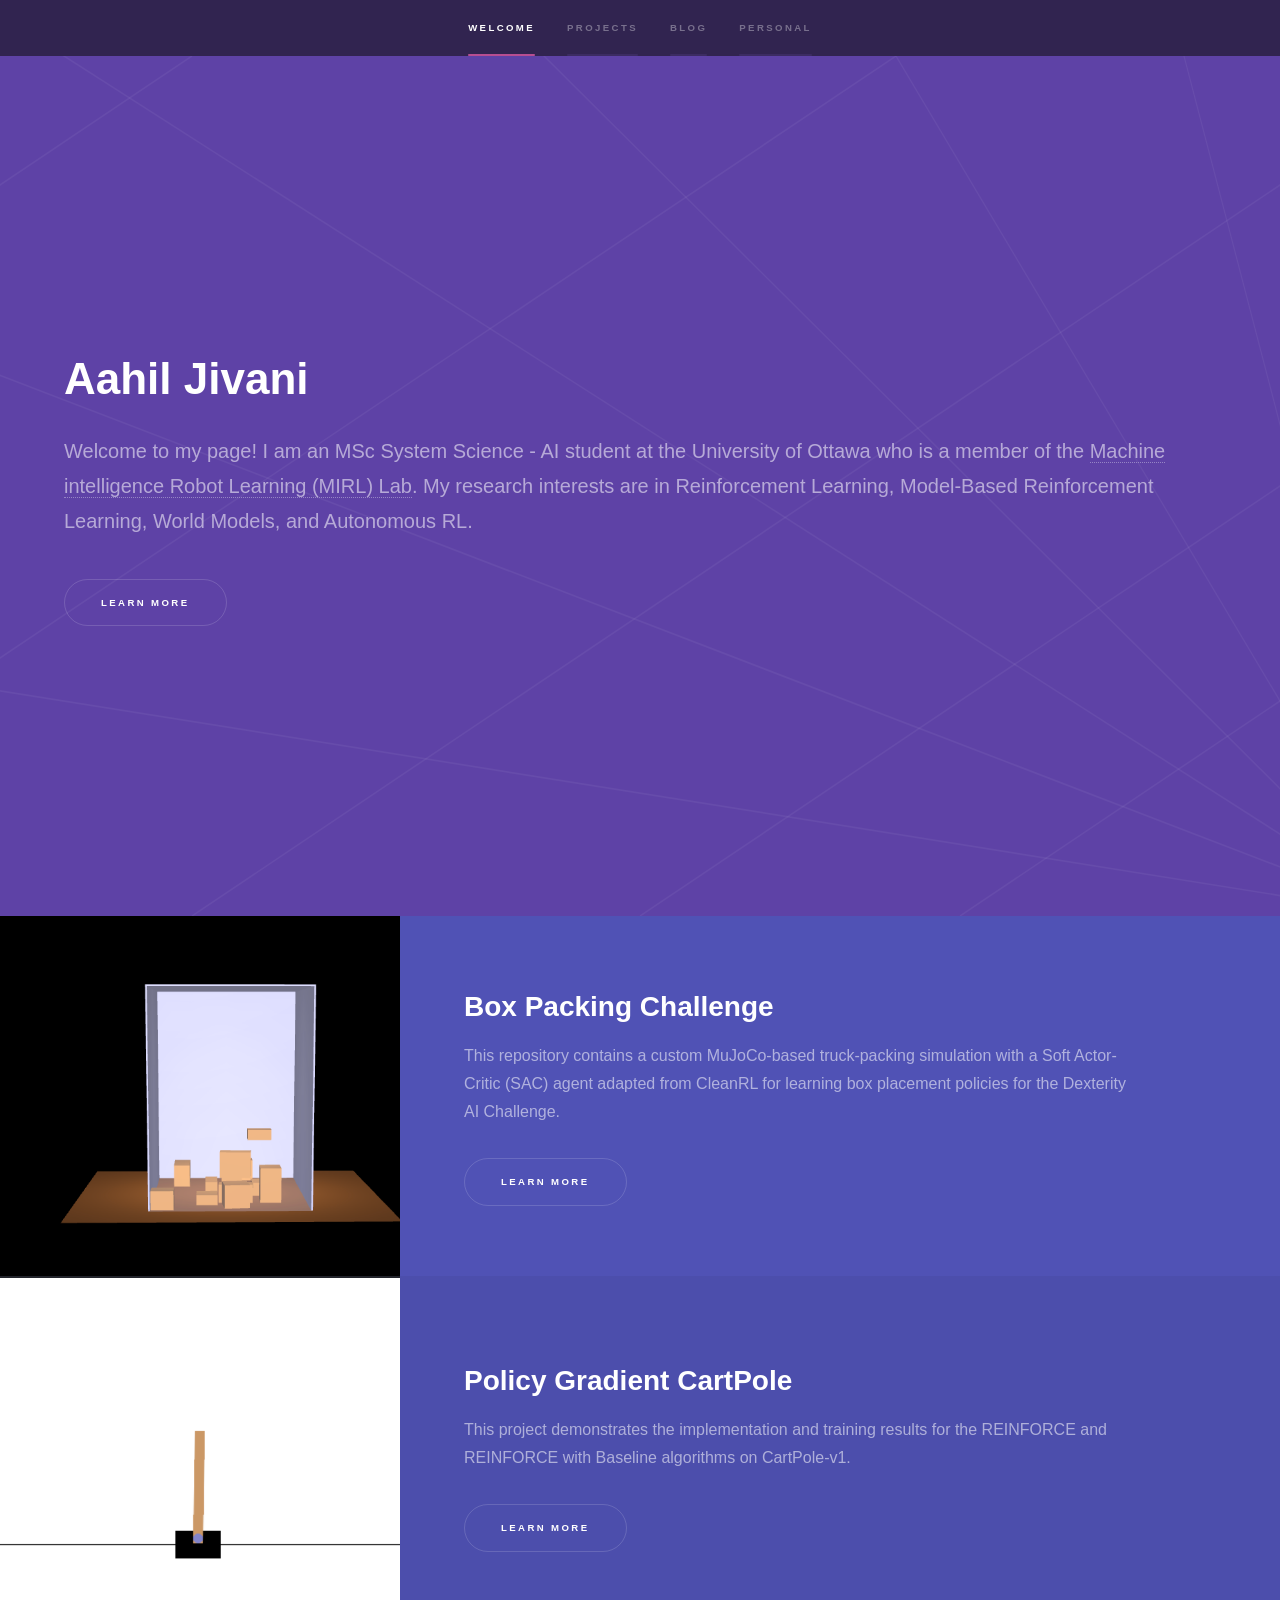
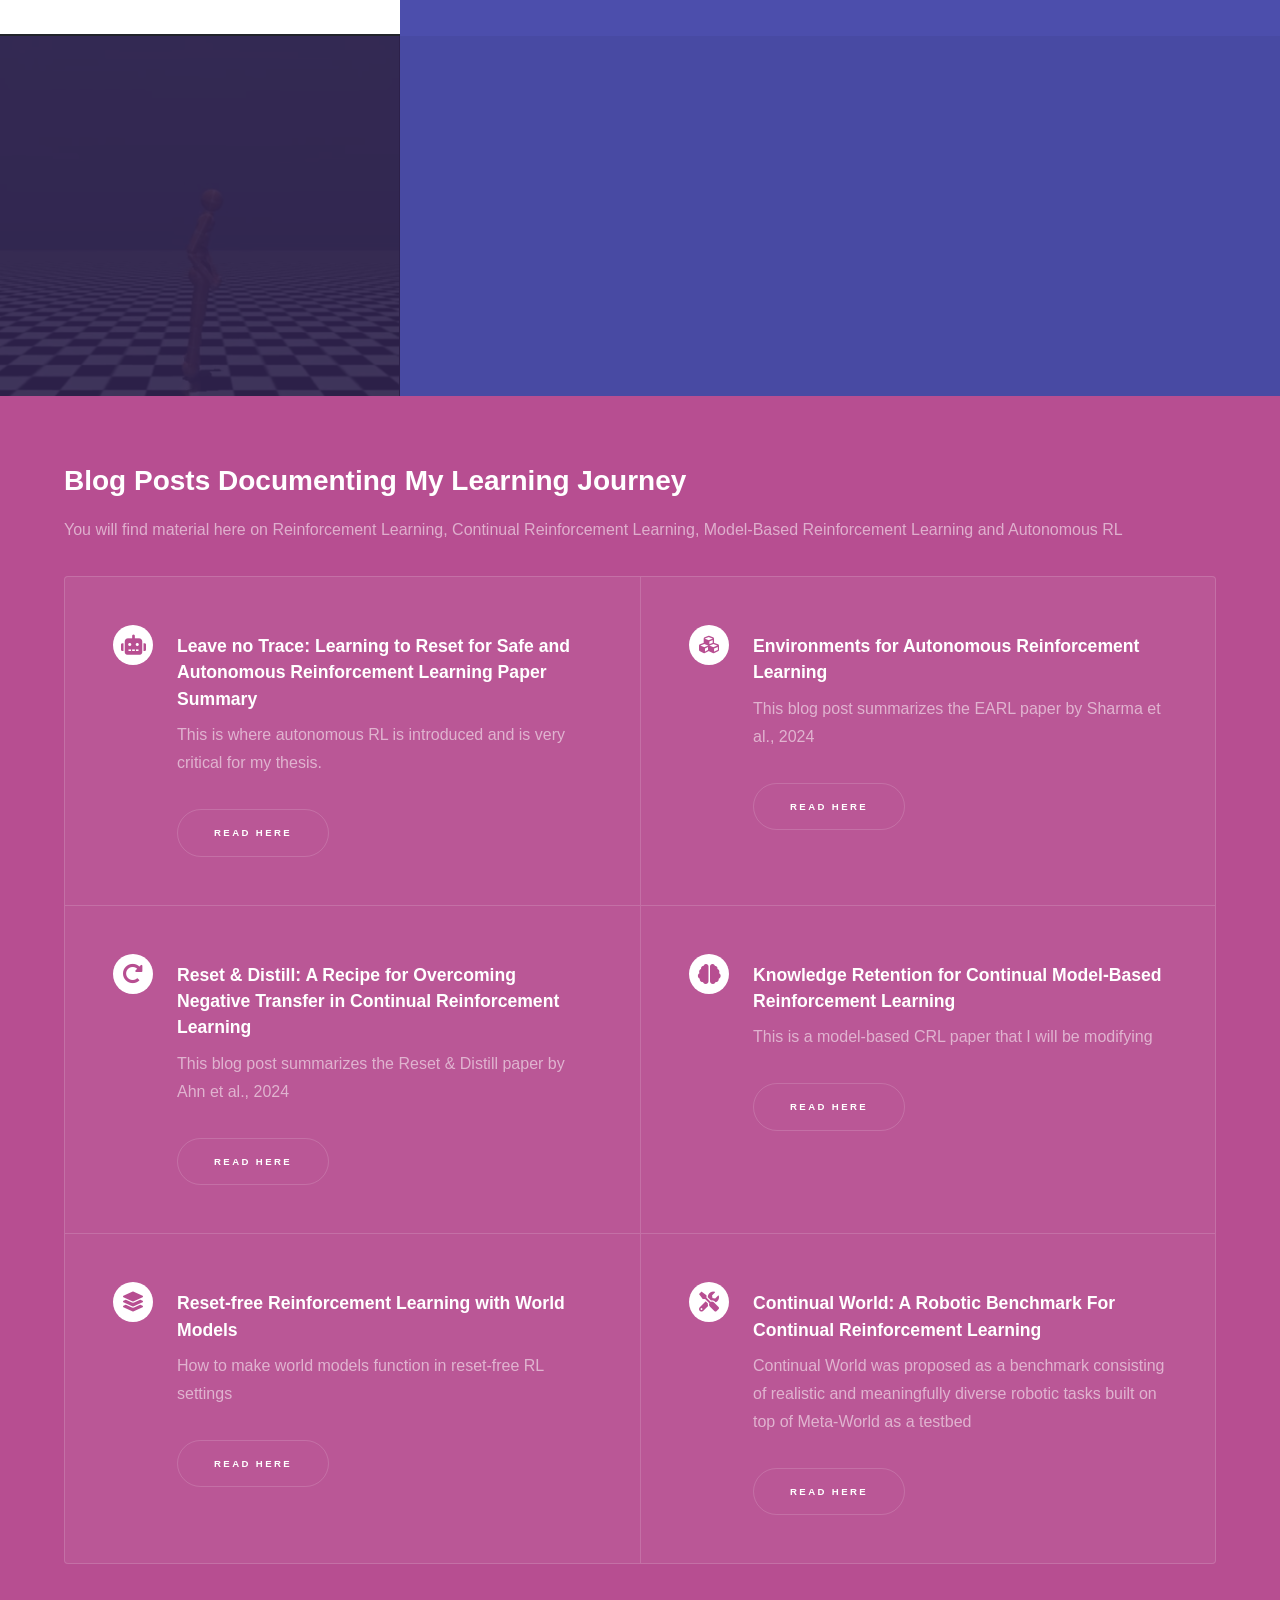
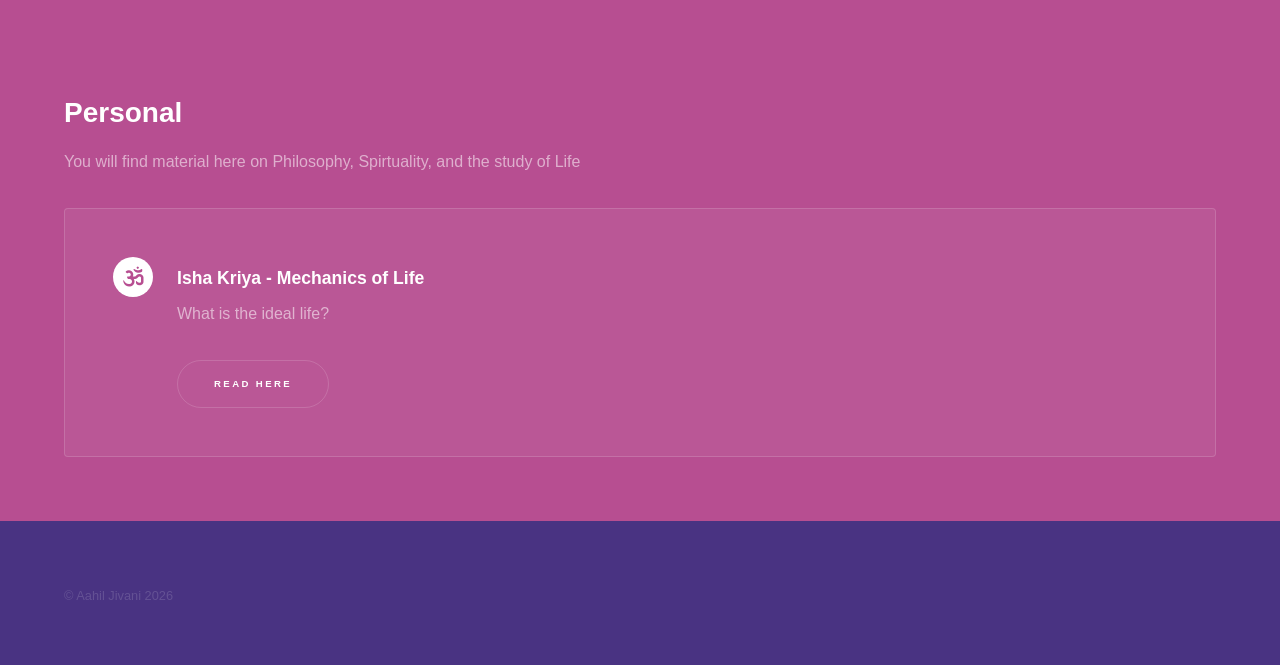
==== commit 7cfb6fbb: "edits" ====
--- a/index.html
+++ b/index.html
@@ -151,15 +151,15 @@
 							<p>You will find material here on Philosophy, Spirtuality, and the study of Life</p>
 							<div class="features">
 								<section>
-									<span class="icon solid major fa-robot"></span>
+									<span class="icon solid major fa-om"></span>
 									<h3>Isha Kriya - Mechanics of Life</h3>
 									<p>What is the ideal life?</p>
 									<ul class="actions">
 										<li><a href="ikmol.html" class="button">Read Here</a></li>
 									</ul>
 								</section>
-								<section>
-									<span class="icon solid major fa-cubes"></span>
+								<!-- <section>
+									<span class="icon solid major fa-praying-hands"></span>
 									<h3>Environments for Autonomous Reinforcement Learning</h3>
 									<p>This blog post summarizes the EARL paper by Sharma et al., 2024</p>
 									<ul class="actions">
@@ -168,7 +168,7 @@
 									
 								</section>
 								<section>
-									<span class="icon solid major fa-redo-alt"></span>
+									<span class="icon solid major fa-spa"></span>
 									<h3>Reset & Distill: A Recipe for Overcoming Negative Transfer in Continual Reinforcement Learning </h3>
 									<p>This blog post summarizes the Reset & Distill paper by Ahn et al., 2024</p>
 									<ul class="actions">
@@ -176,7 +176,7 @@
 									</ul>
 								</section>
 								<section>
-									<span class="icon solid major fa-brain"></span>
+									<span class="icon solid major fa-dharmachakra"></span>
 									<h3>Knowledge Retention for Continual Model-Based Reinforcement Learning</h3>
 									<p>This is a model-based CRL paper that I will be modifying</p>
 									<ul class="actions">
@@ -184,17 +184,17 @@
 									</ul>
 								</section>
 								<section>
-									<span class="icon solid major fa-layer-group"></span>
+									<span class="icon solid major fa-book-open"></span>
 									<h3>Reset-free Reinforcement Learning with World Models</h3>
 									<p>How to make world models function in reset-free RL settings<p>
 									<ul class="actions"><li><a href="earl.html" class="button">Read Here</a></li></ul>
 								</section>
 								<section>
-									<span class="icon solid major fa-tools"></span>
+									<span class="icon solid major fa-sun"></span>
 									<h3>Continual World: A Robotic Benchmark For Continual Reinforcement Learning</h3>
 									<p>Continual World was proposed as a benchmark consisting of realistic and meaningfully diverse robotic tasks built on top of Meta-World as a testbed</p>
 									<ul class="actions"><li><a href="earl.html" class="button">Read Here</a></li></ul>
-								</section>
+								</section> -->
 							</div>
 						</div>
 					</section>
